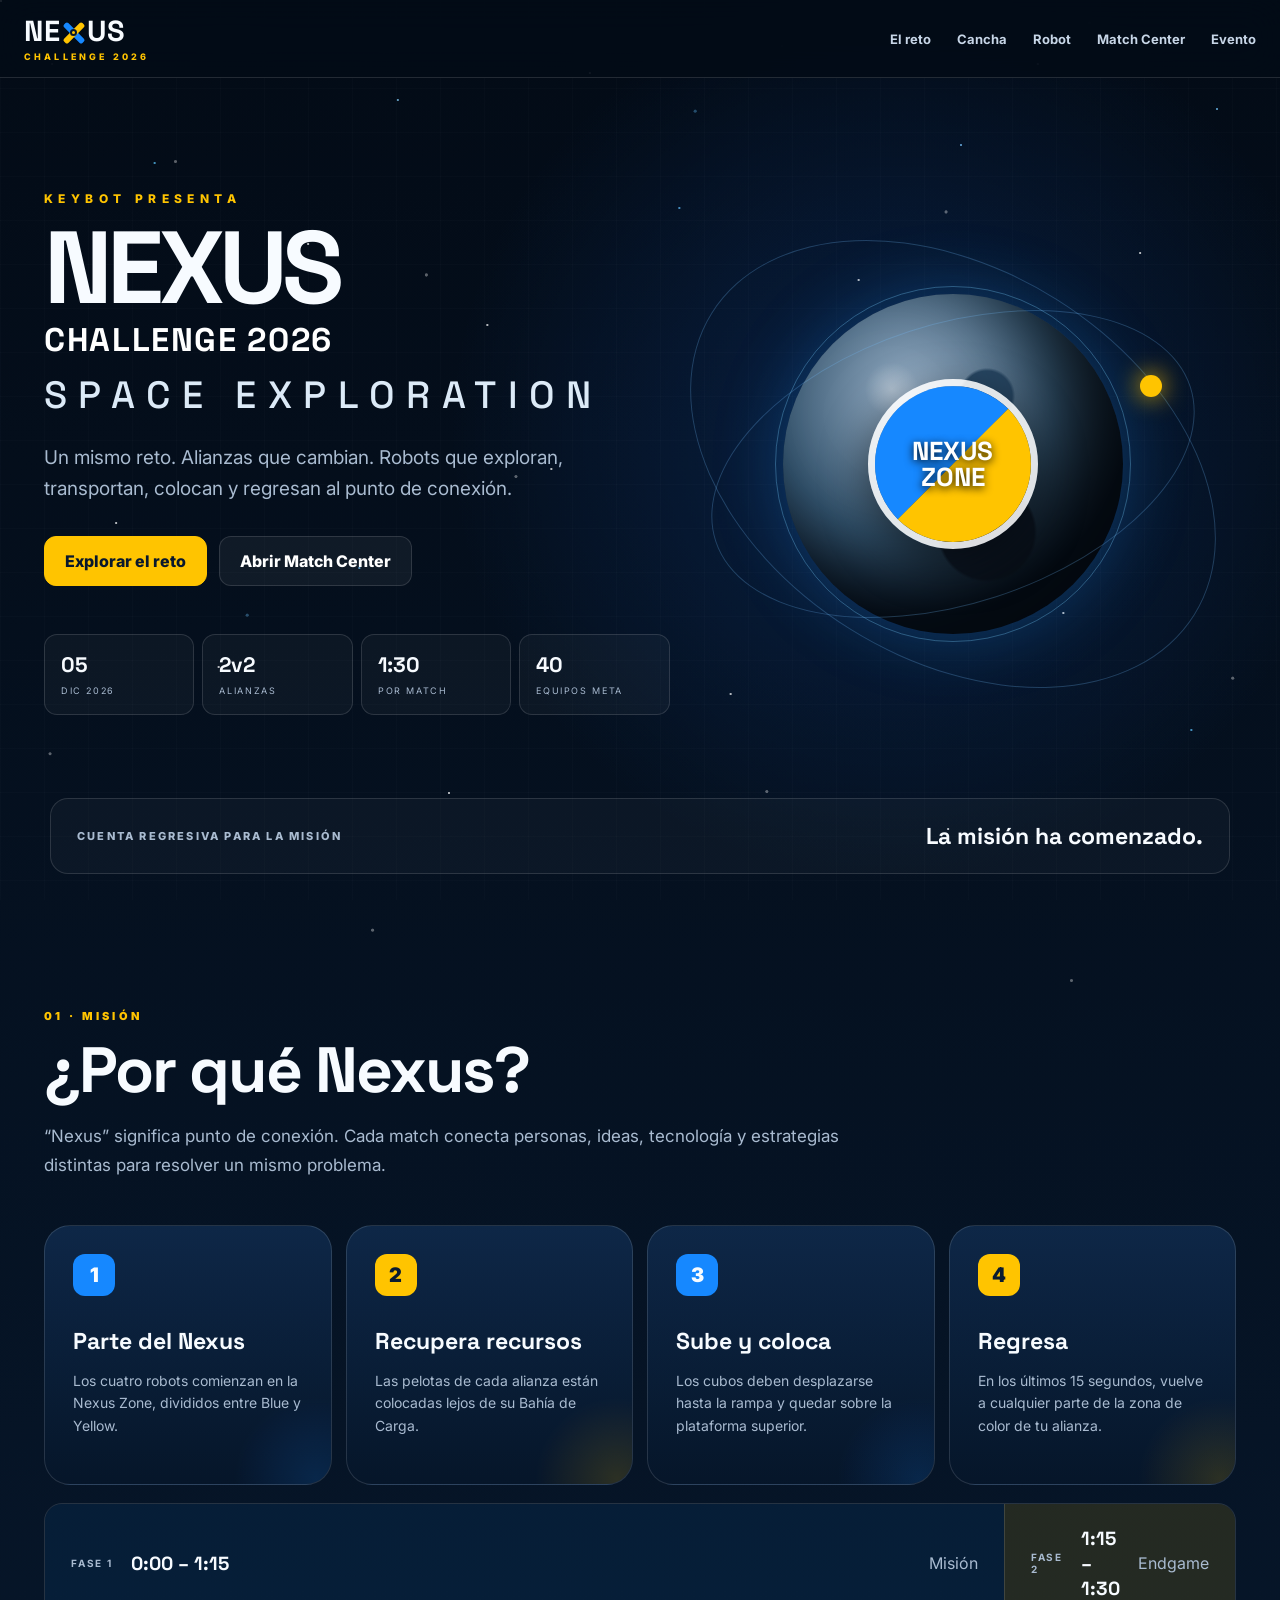
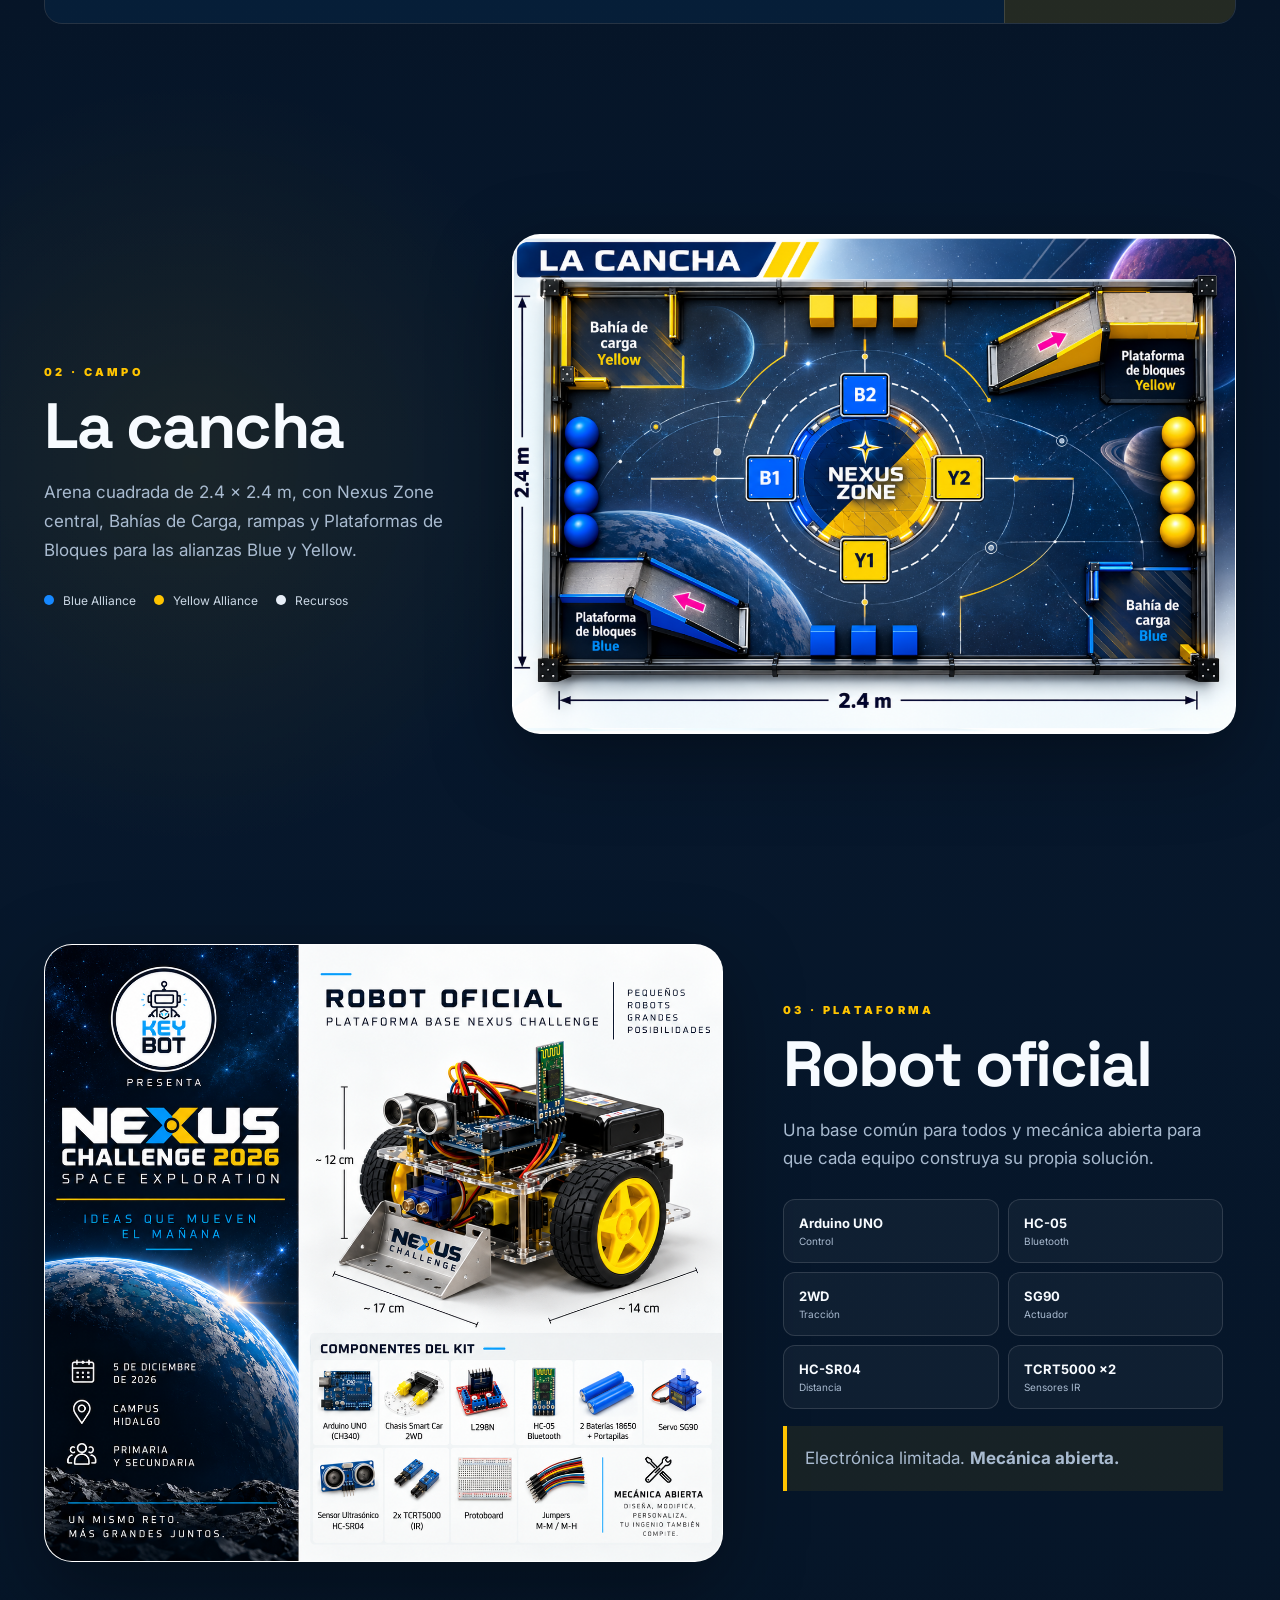
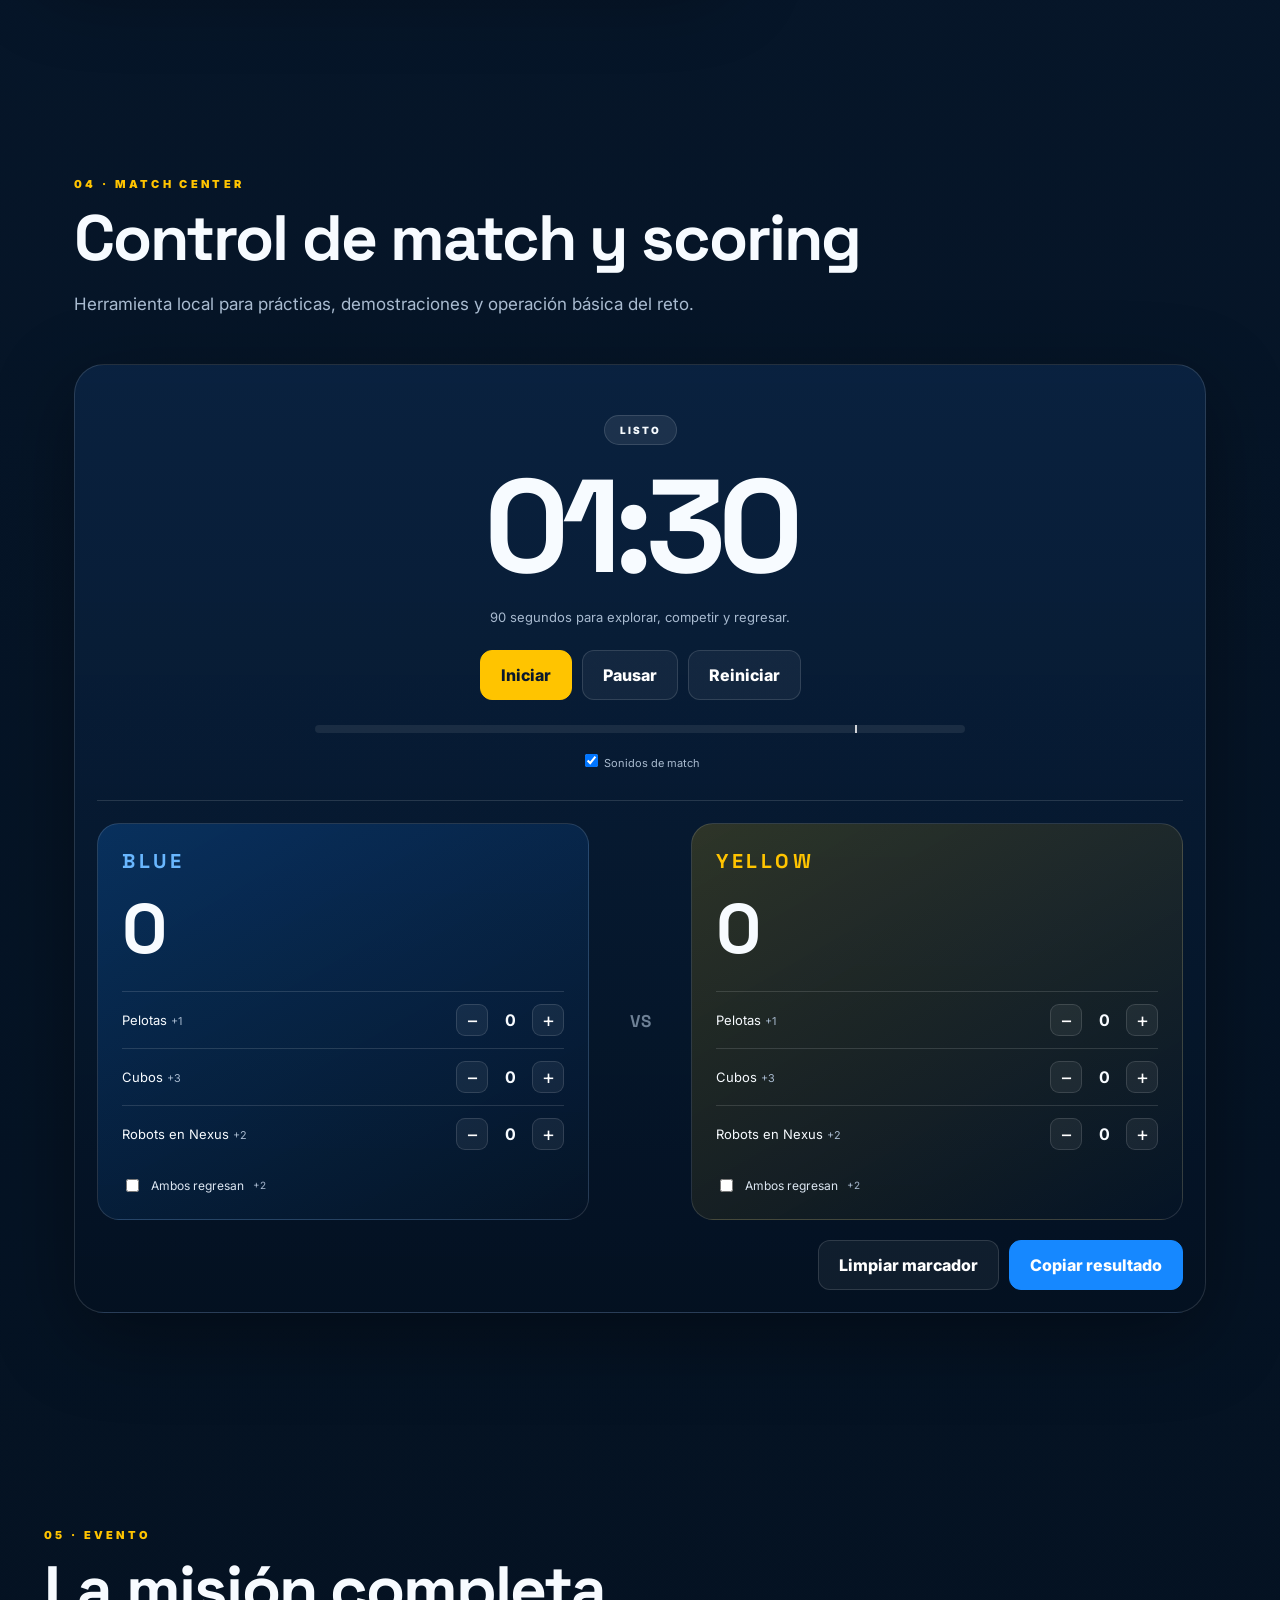
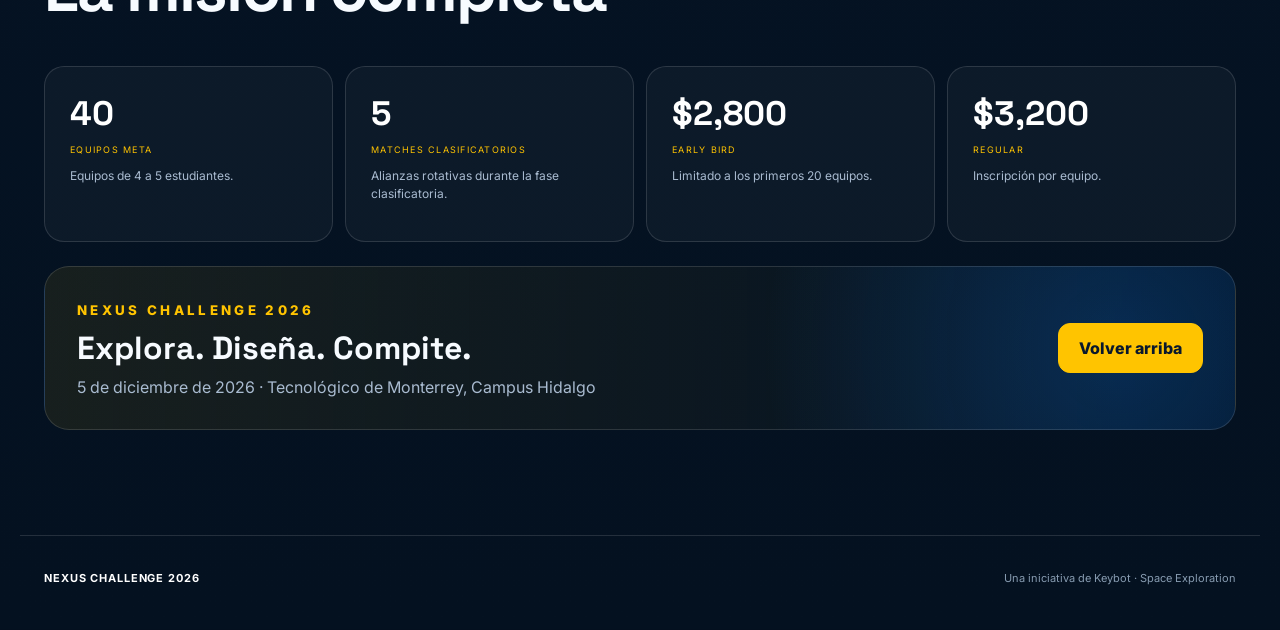
==== Nexus_Challenge_2026_WebApp/index.html @ 48dc9c6b "Add files via upload" ====
<!doctype html>
<html lang="es">
<head>
  <meta charset="utf-8" />
  <meta name="viewport" content="width=device-width,initial-scale=1" />
  <meta name="theme-color" content="#07182d" />
  <meta name="description" content="Nexus Challenge 2026: Space Exploration · competencia de robótica escolar de Keybot." />
  <title>Nexus Challenge 2026 · Space Exploration</title>
  <link rel="preconnect" href="https://fonts.googleapis.com">
  <link rel="preconnect" href="https://fonts.gstatic.com" crossorigin>
  <link href="https://fonts.googleapis.com/css2?family=Inter:wght@400;500;600;700;800;900&family=Space+Grotesk:wght@500;600;700&display=swap" rel="stylesheet">
  <link rel="stylesheet" href="styles.css" />
</head>
<body>
  <div class="stars stars-a"></div>
  <div class="stars stars-b"></div>

  <header class="topbar">
    <a class="brand" href="#inicio" aria-label="Nexus Challenge">
      <div class="brand-word">NE<span class="xmark"><i></i></span>US</div>
      <small>CHALLENGE 2026</small>
    </a>

    <button class="menu-btn" id="menuBtn" aria-label="Abrir menú">☰</button>

    <nav id="nav">
      <a href="#reto">El reto</a>
      <a href="#cancha">Cancha</a>
      <a href="#robot">Robot</a>
      <a href="#match">Match Center</a>
      <a href="#evento">Evento</a>
    </nav>
  </header>

  <main>
    <section class="hero" id="inicio">
      <div class="hero-copy">
        <div class="eyebrow">KEYBOT PRESENTA</div>
        <h1>NEXUS <span>CHALLENGE 2026</span></h1>
        <h2>SPACE EXPLORATION</h2>
        <p>
          Un mismo reto. Alianzas que cambian. Robots que exploran, transportan,
          colocan y regresan al punto de conexión.
        </p>

        <div class="hero-actions">
          <a class="btn btn-yellow" href="#reto">Explorar el reto</a>
          <a class="btn btn-ghost" href="#match">Abrir Match Center</a>
        </div>

        <div class="hero-meta">
          <div><b>05</b><span>DIC 2026</span></div>
          <div><b>2v2</b><span>ALIANZAS</span></div>
          <div><b>1:30</b><span>POR MATCH</span></div>
          <div><b>40</b><span>EQUIPOS META</span></div>
        </div>
      </div>

      <div class="hero-orbit" aria-hidden="true">
        <div class="planet"></div>
        <div class="orbit orbit-1"></div>
        <div class="orbit orbit-2"></div>
        <div class="satellite"></div>
        <div class="nexus-emblem">
          <span class="half blue"></span>
          <span class="half yellow"></span>
          <b>NEXUS<br>ZONE</b>
        </div>
      </div>
    </section>

    <section class="countdown-wrap">
      <span>Cuenta regresiva para la misión</span>
      <div id="countdown" class="countdown">
        <div><strong id="cdDays">—</strong><small>días</small></div>
        <div><strong id="cdHours">—</strong><small>horas</small></div>
        <div><strong id="cdMinutes">—</strong><small>min</small></div>
        <div><strong id="cdSeconds">—</strong><small>seg</small></div>
      </div>
    </section>

    <section class="section" id="reto">
      <div class="section-heading">
        <span>01 · MISIÓN</span>
        <h2>¿Por qué Nexus?</h2>
        <p>
          “Nexus” significa punto de conexión. Cada match conecta personas,
          ideas, tecnología y estrategias distintas para resolver un mismo problema.
        </p>
      </div>

      <div class="mission-grid">
        <article class="mission-card">
          <span class="step">1</span>
          <h3>Parte del Nexus</h3>
          <p>Los cuatro robots comienzan en la Nexus Zone, divididos entre Blue y Yellow.</p>
        </article>
        <article class="mission-card">
          <span class="step">2</span>
          <h3>Recupera recursos</h3>
          <p>Las pelotas de cada alianza están colocadas lejos de su Bahía de Carga.</p>
        </article>
        <article class="mission-card">
          <span class="step">3</span>
          <h3>Sube y coloca</h3>
          <p>Los cubos deben desplazarse hasta la rampa y quedar sobre la plataforma superior.</p>
        </article>
        <article class="mission-card">
          <span class="step">4</span>
          <h3>Regresa</h3>
          <p>En los últimos 15 segundos, vuelve a cualquier parte de la zona de color de tu alianza.</p>
        </article>
      </div>

      <div class="phase-strip">
        <div>
          <b>FASE 1</b>
          <strong>0:00 – 1:15</strong>
          <span>Misión</span>
        </div>
        <div class="endgame">
          <b>FASE 2</b>
          <strong>1:15 – 1:30</strong>
          <span>Endgame</span>
        </div>
      </div>
    </section>

    <section class="section split" id="cancha">
      <div class="section-heading compact">
        <span>02 · CAMPO</span>
        <h2>La cancha</h2>
        <p>
          Arena cuadrada de 2.4 × 2.4 m, con Nexus Zone central, Bahías de Carga,
          rampas y Plataformas de Bloques para las alianzas Blue y Yellow.
        </p>
        <div class="legend">
          <span><i class="dot blue-bg"></i> Blue Alliance</span>
          <span><i class="dot yellow-bg"></i> Yellow Alliance</span>
          <span><i class="dot neutral-bg"></i> Recursos</span>
        </div>
      </div>
      <figure class="visual-card field-card">
        <img src="assets/arena.png" alt="Cancha Nexus Challenge 2026" />
      </figure>
    </section>

    <section class="section split reverse" id="robot">
      <figure class="visual-card robot-card">
        <img src="assets/robot-kit.png" alt="Robot oficial y componentes del kit Nexus Challenge" />
      </figure>
      <div class="section-heading compact">
        <span>03 · PLATAFORMA</span>
        <h2>Robot oficial</h2>
        <p>
          Una base común para todos y mecánica abierta para que cada equipo construya
          su propia solución.
        </p>
        <div class="specs">
          <div><b>Arduino UNO</b><span>Control</span></div>
          <div><b>HC-05</b><span>Bluetooth</span></div>
          <div><b>2WD</b><span>Tracción</span></div>
          <div><b>SG90</b><span>Actuador</span></div>
          <div><b>HC-SR04</b><span>Distancia</span></div>
          <div><b>TCRT5000 ×2</b><span>Sensores IR</span></div>
        </div>
        <p class="callout">Electrónica limitada. <strong>Mecánica abierta.</strong></p>
      </div>
    </section>

    <section class="section match-section" id="match">
      <div class="section-heading">
        <span>04 · MATCH CENTER</span>
        <h2>Control de match y scoring</h2>
        <p>Herramienta local para prácticas, demostraciones y operación básica del reto.</p>
      </div>

      <div class="match-grid">
        <div class="timer-panel">
          <div class="status-pill" id="phasePill">LISTO</div>
          <div class="timer" id="timer">01:30</div>
          <div class="timer-note" id="timerNote">90 segundos para explorar, competir y regresar.</div>

          <div class="timer-actions">
            <button class="btn btn-yellow" id="startBtn">Iniciar</button>
            <button class="btn btn-ghost" id="pauseBtn">Pausar</button>
            <button class="btn btn-ghost" id="resetBtn">Reiniciar</button>
          </div>

          <div class="timeline">
            <div id="progressBar"></div>
            <span class="end-marker" title="Inicio del Endgame"></span>
          </div>

          <div class="sound-toggle">
            <label><input id="soundToggle" type="checkbox" checked> Sonidos de match</label>
          </div>
        </div>

        <div class="scoreboard">
          <div class="alliance alliance-blue">
            <h3>BLUE</h3>
            <div class="score" id="blueScore">0</div>
            <div class="counter-row">
              <span>Pelotas <small>+1</small></span>
              <div class="counter">
                <button data-team="blue" data-type="balls" data-delta="-1">−</button>
                <b id="blueBalls">0</b>
                <button data-team="blue" data-type="balls" data-delta="1">+</button>
              </div>
            </div>
            <div class="counter-row">
              <span>Cubos <small>+3</small></span>
              <div class="counter">
                <button data-team="blue" data-type="cubes" data-delta="-1">−</button>
                <b id="blueCubes">0</b>
                <button data-team="blue" data-type="cubes" data-delta="1">+</button>
              </div>
            </div>
            <div class="counter-row">
              <span>Robots en Nexus <small>+2</small></span>
              <div class="counter">
                <button data-team="blue" data-type="robots" data-delta="-1">−</button>
                <b id="blueRobots">0</b>
                <button data-team="blue" data-type="robots" data-delta="1">+</button>
              </div>
            </div>
            <label class="bonus">
              <input id="blueBonus" type="checkbox"> Ambos regresan <small>+2</small>
            </label>
          </div>

          <div class="versus">VS</div>

          <div class="alliance alliance-yellow">
            <h3>YELLOW</h3>
            <div class="score" id="yellowScore">0</div>
            <div class="counter-row">
              <span>Pelotas <small>+1</small></span>
              <div class="counter">
                <button data-team="yellow" data-type="balls" data-delta="-1">−</button>
                <b id="yellowBalls">0</b>
                <button data-team="yellow" data-type="balls" data-delta="1">+</button>
              </div>
            </div>
            <div class="counter-row">
              <span>Cubos <small>+3</small></span>
              <div class="counter">
                <button data-team="yellow" data-type="cubes" data-delta="-1">−</button>
                <b id="yellowCubes">0</b>
                <button data-team="yellow" data-type="cubes" data-delta="1">+</button>
              </div>
            </div>
            <div class="counter-row">
              <span>Robots en Nexus <small>+2</small></span>
              <div class="counter">
                <button data-team="yellow" data-type="robots" data-delta="-1">−</button>
                <b id="yellowRobots">0</b>
                <button data-team="yellow" data-type="robots" data-delta="1">+</button>
              </div>
            </div>
            <label class="bonus">
              <input id="yellowBonus" type="checkbox"> Ambos regresan <small>+2</small>
            </label>
          </div>
        </div>

        <div class="score-actions">
          <button class="btn btn-ghost" id="clearScoreBtn">Limpiar marcador</button>
          <button class="btn btn-blue" id="copyResultBtn">Copiar resultado</button>
        </div>
      </div>
    </section>

    <section class="section event-section" id="evento">
      <div class="section-heading">
        <span>05 · EVENTO</span>
        <h2>La misión completa</h2>
      </div>

      <div class="event-grid">
        <article>
          <strong>40</strong>
          <span>equipos meta</span>
          <p>Equipos de 4 a 5 estudiantes.</p>
        </article>
        <article>
          <strong>5</strong>
          <span>matches clasificatorios</span>
          <p>Alianzas rotativas durante la fase clasificatoria.</p>
        </article>
        <article>
          <strong>$2,800</strong>
          <span>Early Bird</span>
          <p>Limitado a los primeros 20 equipos.</p>
        </article>
        <article>
          <strong>$3,200</strong>
          <span>Regular</span>
          <p>Inscripción por equipo.</p>
        </article>
      </div>

      <div class="final-banner">
        <div>
          <small>NEXUS CHALLENGE 2026</small>
          <h3>Explora. Diseña. Compite.</h3>
          <p>5 de diciembre de 2026 · Tecnológico de Monterrey, Campus Hidalgo</p>
        </div>
        <a class="btn btn-yellow" href="#inicio">Volver arriba</a>
      </div>
    </section>
  </main>

  <footer>
    <b>NEXUS CHALLENGE 2026</b>
    <span>Una iniciativa de Keybot · Space Exploration</span>
  </footer>

  <div class="toast" id="toast">Resultado copiado</div>
  <script src="app.js"></script>
</body>
</html>
---- Nexus_Challenge_2026_WebApp/styles.css ----
:root{
  --navy:#06162b;
  --navy2:#0a2444;
  --blue:#1688ff;
  --blue2:#00a7ff;
  --yellow:#ffc400;
  --yellow2:#ffd84a;
  --white:#f7fbff;
  --muted:#a9bbd0;
  --panel:rgba(9,29,54,.74);
  --line:rgba(255,255,255,.13);
  --shadow:0 24px 80px rgba(0,0,0,.35);
  --radius:26px;
}
*{box-sizing:border-box}
html{scroll-behavior:smooth}
body{
  margin:0;
  font-family:Inter,system-ui,sans-serif;
  color:var(--white);
  background:
    radial-gradient(circle at 70% 8%,rgba(27,116,255,.18),transparent 28rem),
    radial-gradient(circle at 15% 38%,rgba(255,196,0,.08),transparent 24rem),
    linear-gradient(180deg,#030b16 0%,#07182d 38%,#041120 100%);
  min-height:100vh;
  overflow-x:hidden;
}
body::before{
  content:"";
  position:fixed;inset:0;pointer-events:none;z-index:-4;
  background-image:
    linear-gradient(rgba(255,255,255,.015) 1px,transparent 1px),
    linear-gradient(90deg,rgba(255,255,255,.015) 1px,transparent 1px);
  background-size:44px 44px;
}
.stars{position:fixed;inset:0;pointer-events:none;z-index:-5;opacity:.7}
.stars::before,.stars::after{content:"";position:absolute;width:2px;height:2px;background:#fff;border-radius:50%;box-shadow:
  4vw 7vh #fff,12vw 18vh #5cc8ff,18vw 4vh #fff,24vw 27vh #fff,31vw 11vh #88d4ff,
  38vw 36vh #fff,46vw 8vh #fff,53vw 23vh #61bfff,61vw 5vh #fff,67vw 31vh #fff,
  75vw 16vh #7bc7ff,81vw 7vh #fff,89vw 28vh #fff,95vw 12vh #74c8ff,
  9vw 58vh #fff,17vw 74vh #fff,28vw 63vh #6ec4ff,35vw 88vh #fff,43vw 52vh #fff,
  57vw 77vh #fff,66vw 62vh #67c4ff,74vw 92vh #fff,83vw 68vh #fff,93vw 81vh #5fc6ff}
.stars-b{transform:scale(1.4);opacity:.35}

a{color:inherit;text-decoration:none}
button{font:inherit}
.topbar{
  position:sticky;top:0;z-index:50;
  height:78px;display:flex;align-items:center;justify-content:space-between;
  padding:0 max(24px,calc((100vw - 1240px)/2));
  background:rgba(3,11,22,.82);
  backdrop-filter:blur(18px);
  border-bottom:1px solid var(--line);
}
.brand{display:flex;flex-direction:column;line-height:.82}
.brand-word{
  font:900 29px/1 Space Grotesk,sans-serif;
  letter-spacing:.04em
}
.brand small{font-weight:800;font-size:9px;letter-spacing:.35em;color:var(--yellow);margin-top:8px}
.xmark{display:inline-block;width:24px;height:24px;position:relative;vertical-align:-4px;margin:0 1px}
.xmark::before,.xmark::after{content:"";position:absolute;inset:9px -1px;background:var(--blue);transform:rotate(45deg);border-radius:2px}
.xmark::after{background:var(--yellow);transform:rotate(-45deg)}
.xmark i{position:absolute;width:7px;height:7px;background:var(--yellow);border:2px solid #07182d;border-radius:50%;left:8px;top:8px;z-index:3}
nav{display:flex;gap:26px;align-items:center}
nav a{font-size:13px;color:#c7d6e7;font-weight:700;transition:.2s}
nav a:hover{color:white}
.menu-btn{display:none;background:none;border:0;color:white;font-size:25px}

.hero{
  min-height:720px;max-width:1240px;margin:auto;
  display:grid;grid-template-columns:1.05fr .95fr;align-items:center;
  padding:80px 24px 50px;position:relative
}
.hero-copy{position:relative;z-index:2}
.eyebrow{font-size:12px;letter-spacing:.45em;color:var(--yellow);font-weight:800;margin-bottom:20px}
.hero h1{font:900 clamp(64px,8vw,112px)/.82 Space Grotesk,sans-serif;letter-spacing:-.055em;margin:0}
.hero h1 span{display:block;font-size:.32em;letter-spacing:.05em;color:white;margin-top:17px}
.hero h2{font:500 clamp(24px,3vw,38px)/1 Space Grotesk,sans-serif;letter-spacing:.3em;margin:22px 0 28px;color:#dceaf7}
.hero p{max-width:680px;color:var(--muted);font-size:19px;line-height:1.65}
.hero-actions{display:flex;gap:12px;margin-top:32px;flex-wrap:wrap}
.btn{
  border:1px solid var(--line);border-radius:12px;padding:14px 20px;
  font-weight:800;cursor:pointer;display:inline-flex;align-items:center;justify-content:center;
  transition:.2s;background:transparent;color:white
}
.btn:hover{transform:translateY(-2px);filter:brightness(1.08)}
.btn-yellow{background:var(--yellow);color:#09182d;border-color:var(--yellow)}
.btn-blue{background:var(--blue);border-color:var(--blue)}
.btn-ghost{background:rgba(255,255,255,.05)}
.hero-meta{display:grid;grid-template-columns:repeat(4,1fr);gap:8px;margin-top:48px;max-width:720px}
.hero-meta div{padding:16px;border:1px solid var(--line);background:rgba(255,255,255,.035);border-radius:13px}
.hero-meta b{display:block;font:800 21px Space Grotesk}
.hero-meta span{font-size:9px;color:var(--muted);letter-spacing:.18em}

.hero-orbit{height:560px;position:relative}
.planet{
  width:340px;height:340px;border-radius:50%;position:absolute;left:50%;top:52%;transform:translate(-50%,-50%);
  background:
    radial-gradient(circle at 32% 28%,rgba(255,255,255,.32),transparent 8%),
    radial-gradient(circle at 60% 30%,#284865 0 8%,transparent 9%),
    radial-gradient(circle at 42% 55%,#1c334d 0 11%,transparent 12%),
    radial-gradient(circle at 60% 70%,#111f31 0 15%,transparent 16%),
    radial-gradient(circle at 38% 30%,#9ab2c9,#31516b 45%,#09182a 70%);
  box-shadow:0 0 70px rgba(32,152,255,.28),inset -60px -50px 80px rgba(0,0,0,.65)
}
.planet::after{content:"";position:absolute;inset:-8px;border-radius:50%;border:1px solid rgba(121,208,255,.32)}
.orbit{position:absolute;left:50%;top:52%;border:1px solid rgba(117,190,255,.25);border-radius:50%;transform:translate(-50%,-50%) rotate(-18deg)}
.orbit-1{width:500px;height:280px}
.orbit-2{width:570px;height:390px;transform:translate(-50%,-50%) rotate(32deg)}
.satellite{position:absolute;width:22px;height:22px;border-radius:50%;background:var(--yellow);right:13%;top:36%;box-shadow:0 0 25px var(--yellow)}
.nexus-emblem{
  position:absolute;left:50%;top:52%;transform:translate(-50%,-50%);
  width:170px;height:170px;border-radius:50%;overflow:hidden;
  border:7px solid rgba(255,255,255,.86);box-shadow:0 14px 45px rgba(0,0,0,.55);
  display:flex;align-items:center;justify-content:center
}
.nexus-emblem .half{position:absolute;inset:0}
.nexus-emblem .blue{background:var(--blue);clip-path:polygon(0 0,100% 0,0 100%)}
.nexus-emblem .yellow{background:var(--yellow);clip-path:polygon(100% 0,100% 100%,0 100%)}
.nexus-emblem b{position:relative;z-index:2;text-align:center;font:900 26px/1 Space Grotesk;text-shadow:0 2px 8px #000;color:white}

.countdown-wrap{
  max-width:1180px;margin:0 auto 25px;padding:22px 26px;border-radius:18px;
  border:1px solid var(--line);background:rgba(255,255,255,.03);
  display:flex;align-items:center;justify-content:space-between;gap:20px
}
.countdown-wrap>span{text-transform:uppercase;letter-spacing:.2em;font-size:11px;font-weight:800;color:var(--muted)}
.countdown{display:flex;gap:22px}
.countdown div{text-align:center;min-width:60px}
.countdown strong{display:block;font:800 23px Space Grotesk}
.countdown small{font-size:9px;color:var(--muted);text-transform:uppercase}

.section{max-width:1240px;margin:0 auto;padding:105px 24px}
.section-heading{max-width:800px;margin-bottom:45px}
.section-heading>span{color:var(--yellow);font-size:11px;font-weight:900;letter-spacing:.3em}
.section-heading h2{font:800 clamp(38px,5vw,64px)/1 Space Grotesk;margin:14px 0 20px;letter-spacing:-.03em}
.section-heading p{color:var(--muted);font-size:17px;line-height:1.7}
.section-heading.compact{max-width:440px;margin:0}
.mission-grid{display:grid;grid-template-columns:repeat(4,1fr);gap:14px}
.mission-card{
  position:relative;min-height:260px;padding:28px;border-radius:var(--radius);
  background:linear-gradient(180deg,rgba(16,45,80,.8),rgba(6,22,43,.8));
  border:1px solid var(--line);overflow:hidden
}
.mission-card::after{content:"";position:absolute;width:170px;height:170px;border-radius:50%;right:-70px;bottom:-80px;background:radial-gradient(circle,var(--blue),transparent 68%);opacity:.15}
.mission-card:nth-child(2n)::after{background:radial-gradient(circle,var(--yellow),transparent 68%)}
.step{display:grid;place-items:center;width:42px;height:42px;border-radius:12px;background:var(--blue);font-weight:900;font-size:20px}
.mission-card:nth-child(2n) .step{background:var(--yellow);color:#0a1b31}
.mission-card h3{font:700 23px Space Grotesk;margin:30px 0 12px}
.mission-card p{color:var(--muted);line-height:1.6;font-size:14px}
.phase-strip{display:grid;grid-template-columns:5fr 1fr;margin-top:18px;border:1px solid var(--line);border-radius:18px;overflow:hidden}
.phase-strip div{padding:22px 26px;background:rgba(22,136,255,.08);display:flex;align-items:center;gap:18px}
.phase-strip .endgame{background:rgba(255,196,0,.12);border-left:1px solid var(--line)}
.phase-strip b{font-size:10px;letter-spacing:.18em;color:var(--muted)}
.phase-strip strong{font:700 19px Space Grotesk}
.phase-strip span{margin-left:auto;color:var(--muted)}

.split{display:grid;grid-template-columns:.72fr 1.28fr;gap:60px;align-items:center}
.split.reverse{grid-template-columns:1.2fr .8fr}
.visual-card{margin:0;border-radius:28px;overflow:hidden;border:1px solid var(--line);background:#fff;box-shadow:var(--shadow)}
.visual-card img{width:100%;height:auto;display:block}
.field-card img{aspect-ratio:1.45/1;object-fit:cover}
.robot-card img{aspect-ratio:1.1/1;object-fit:cover;object-position:65% 50%}
.legend{display:flex;gap:18px;flex-wrap:wrap;margin-top:28px;color:#cad7e4;font-size:12px}
.dot{display:inline-block;width:10px;height:10px;border-radius:50%;margin-right:6px}
.blue-bg{background:var(--blue)}
.yellow-bg{background:var(--yellow)}
.neutral-bg{background:#e7eef7}
.specs{display:grid;grid-template-columns:repeat(2,1fr);gap:9px;margin-top:26px}
.specs div{padding:15px;border-radius:12px;background:rgba(255,255,255,.04);border:1px solid var(--line)}
.specs b,.specs span{display:block}
.specs b{font-size:13px}.specs span{font-size:10px;color:var(--muted);margin-top:4px}
.callout{padding:18px;border-left:4px solid var(--yellow);background:rgba(255,196,0,.07)}

.match-section{max-width:1180px}
.match-grid{
  border:1px solid var(--line);border-radius:30px;padding:22px;
  background:linear-gradient(180deg,rgba(11,38,71,.77),rgba(4,17,33,.87));box-shadow:var(--shadow)
}
.timer-panel{text-align:center;padding:28px 20px 30px;border-bottom:1px solid var(--line)}
.status-pill{display:inline-block;background:rgba(255,255,255,.08);border:1px solid var(--line);border-radius:999px;padding:8px 15px;font-size:10px;font-weight:900;letter-spacing:.2em}
.status-pill.endgame{background:var(--yellow);color:#07182d}
.timer{font:900 clamp(68px,12vw,132px)/1 Space Grotesk;letter-spacing:-.06em;margin:16px 0}
.timer.endgame{color:var(--yellow)}
.timer-note{color:var(--muted);font-size:13px}
.timer-actions{display:flex;gap:10px;justify-content:center;margin:25px 0}
.timeline{position:relative;height:8px;max-width:650px;margin:18px auto;background:rgba(255,255,255,.08);border-radius:99px;overflow:hidden}
.timeline>div{height:100%;width:0;background:linear-gradient(90deg,var(--blue),var(--yellow));transition:width .25s}
.end-marker{position:absolute;right:16.666%;top:0;height:100%;width:2px;background:white;opacity:.8}
.sound-toggle{font-size:11px;color:var(--muted)}

.scoreboard{display:grid;grid-template-columns:1fr 70px 1fr;gap:16px;padding:22px 0 5px}
.alliance{border-radius:22px;padding:24px;border:1px solid var(--line)}
.alliance-blue{background:linear-gradient(150deg,rgba(19,133,255,.22),rgba(9,23,45,.3))}
.alliance-yellow{background:linear-gradient(150deg,rgba(255,196,0,.16),rgba(9,23,45,.3))}
.alliance h3{font:800 20px Space Grotesk;letter-spacing:.18em;margin:0}
.alliance-blue h3{color:#69b7ff}.alliance-yellow h3{color:var(--yellow)}
.score{font:900 70px Space Grotesk;margin:10px 0 18px}
.counter-row{display:flex;justify-content:space-between;align-items:center;padding:12px 0;border-top:1px solid var(--line);gap:15px}
.counter-row>span{font-size:13px}
.counter-row small,.bonus small{color:var(--muted)}
.counter{display:flex;align-items:center;gap:11px}
.counter button{
  width:32px;height:32px;border:1px solid var(--line);border-radius:9px;background:rgba(255,255,255,.06);color:white;font-size:20px;cursor:pointer
}
.counter b{min-width:22px;text-align:center}
.bonus{display:flex;gap:9px;align-items:center;padding-top:14px;font-size:12px;color:#dce7f2}
.versus{display:grid;place-items:center;font:900 17px Space Grotesk;color:#6e8196}
.score-actions{display:flex;gap:10px;justify-content:flex-end;padding-top:15px}

.event-grid{display:grid;grid-template-columns:repeat(4,1fr);gap:12px}
.event-grid article{padding:25px;border:1px solid var(--line);border-radius:20px;background:rgba(255,255,255,.035)}
.event-grid strong{display:block;font:800 34px Space Grotesk;color:white}
.event-grid span{display:block;text-transform:uppercase;letter-spacing:.14em;font-size:9px;color:var(--yellow);margin:9px 0 12px}
.event-grid p{color:var(--muted);font-size:12px;line-height:1.55}
.final-banner{
  margin-top:24px;padding:32px;border-radius:25px;border:1px solid var(--line);
  background:
    radial-gradient(circle at 90% 50%,rgba(22,136,255,.22),transparent 22rem),
    linear-gradient(90deg,rgba(255,196,0,.08),rgba(3,18,36,.8));
  display:flex;align-items:center;justify-content:space-between;gap:20px
}
.final-banner small{letter-spacing:.25em;color:var(--yellow);font-weight:800}
.final-banner h3{font:800 32px Space Grotesk;margin:9px 0}
.final-banner p{color:var(--muted);margin:0}

footer{
  max-width:1240px;margin:auto;padding:35px 24px 45px;border-top:1px solid var(--line);
  display:flex;justify-content:space-between;color:#879bb0;font-size:11px
}
footer b{color:white;letter-spacing:.08em}

.toast{
  position:fixed;right:22px;bottom:22px;background:#0e2b4d;border:1px solid var(--line);
  padding:13px 18px;border-radius:12px;transform:translateY(80px);opacity:0;transition:.25s;z-index:100
}
.toast.show{transform:translateY(0);opacity:1}

@media(max-width:900px){
  .menu-btn{display:block}
  nav{
    position:absolute;top:78px;left:0;right:0;padding:16px 24px;background:#06162b;border-bottom:1px solid var(--line);
    display:none;flex-direction:column;align-items:flex-start
  }
  nav.open{display:flex}
  .hero{grid-template-columns:1fr;min-height:auto;padding-top:80px}
  .hero-orbit{height:440px}
  .hero-meta{grid-template-columns:repeat(2,1fr)}
  .countdown-wrap{margin-left:16px;margin-right:16px;align-items:flex-start;flex-direction:column}
  .mission-grid{grid-template-columns:repeat(2,1fr)}
  .split,.split.reverse{grid-template-columns:1fr;gap:34px}
  .section-heading.compact{max-width:none}
  .scoreboard{grid-template-columns:1fr}
  .versus{height:34px}
  .event-grid{grid-template-columns:repeat(2,1fr)}
}
@media(max-width:600px){
  .topbar{height:70px;padding:0 16px}
  .brand-word{font-size:24px}
  .hero{padding:62px 18px 20px}
  .hero h1{font-size:58px}
  .hero h2{font-size:18px;letter-spacing:.2em}
  .hero p{font-size:16px}
  .hero-orbit{height:360px}
  .planet{width:260px;height:260px}
  .orbit-1{width:360px;height:220px}.orbit-2{width:410px;height:290px}
  .nexus-emblem{width:130px;height:130px}.nexus-emblem b{font-size:20px}
  .mission-grid{grid-template-columns:1fr}
  .phase-strip{grid-template-columns:1fr}
  .phase-strip .endgame{border-left:0;border-top:1px solid var(--line)}
  .section{padding:75px 17px}
  .countdown{gap:12px;justify-content:space-between;width:100%}
  .countdown div{min-width:auto}
  .timer-panel{padding-left:0;padding-right:0}
  .timer{font-size:76px}
  .match-grid{padding:14px}
  .score-actions{flex-direction:column}
  .event-grid{grid-template-columns:1fr 1fr}
  .final-banner{align-items:flex-start;flex-direction:column}
  footer{flex-direction:column;gap:8px}
}
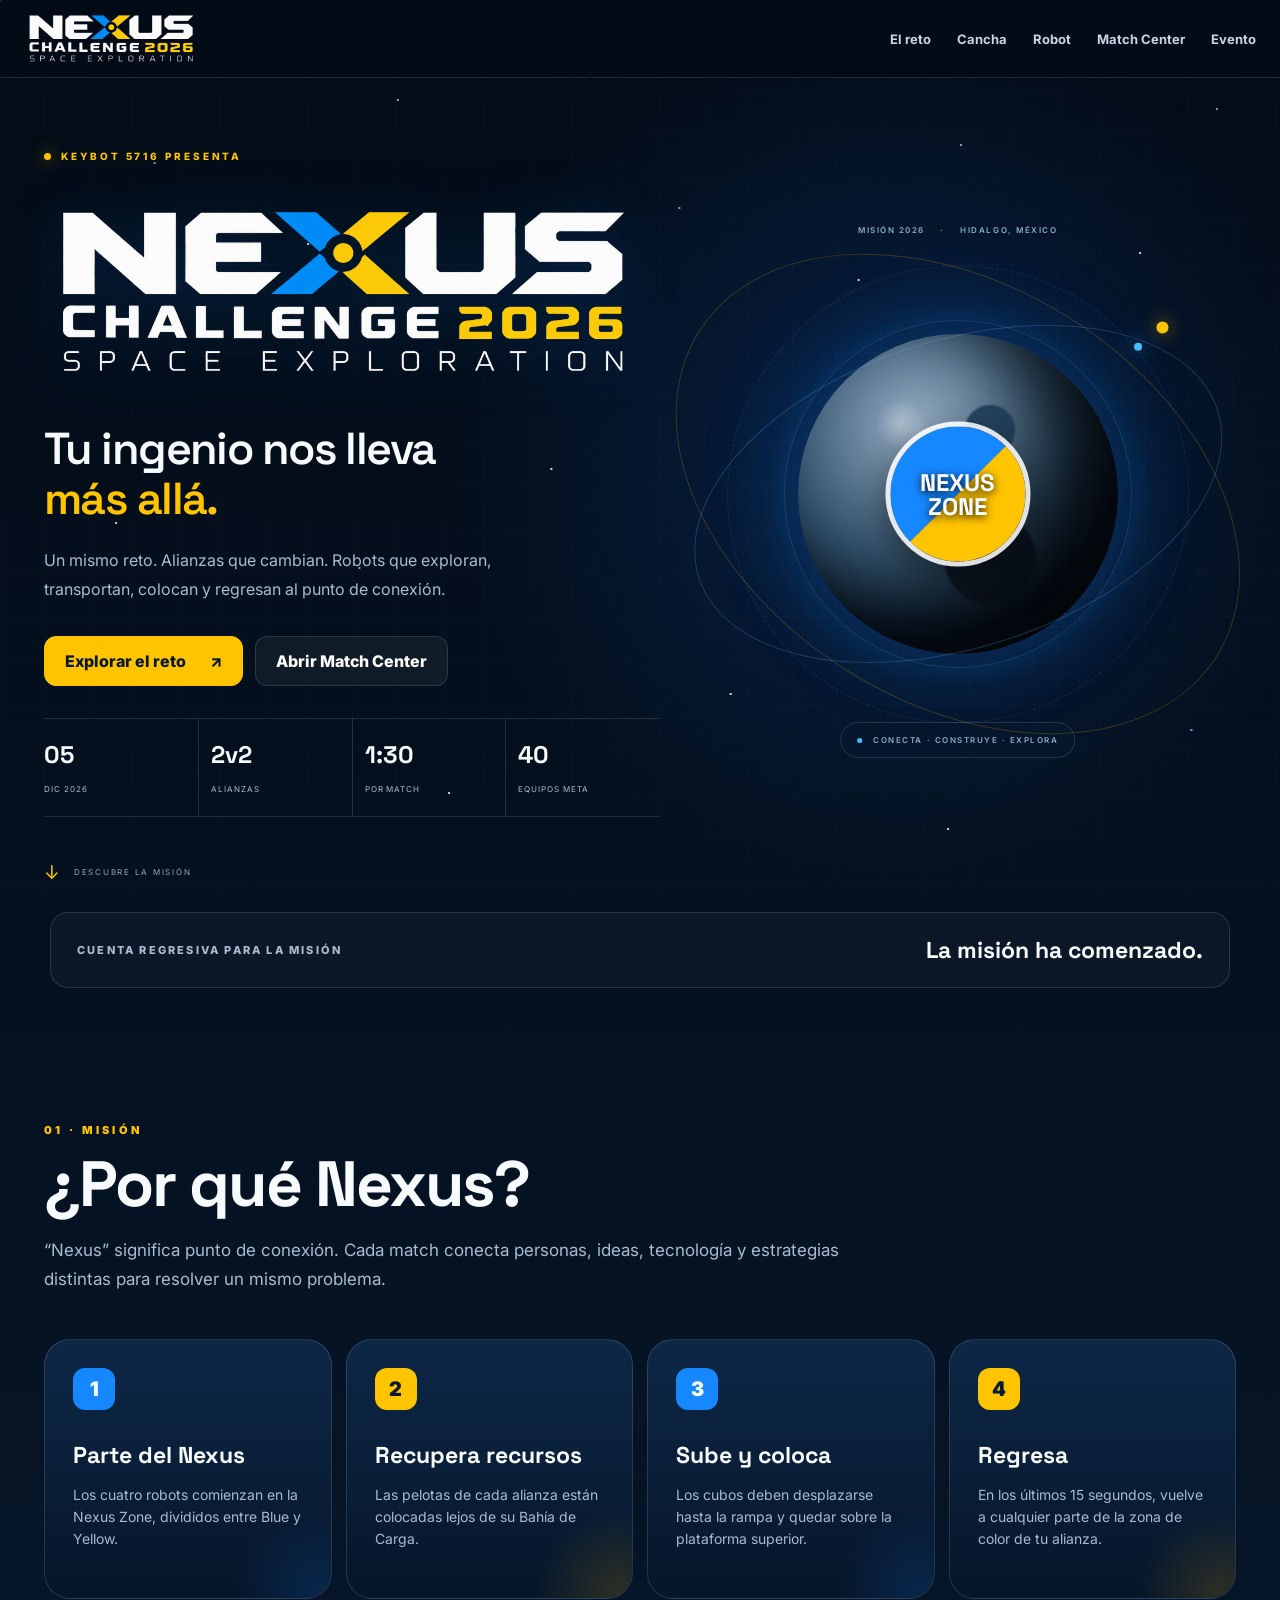
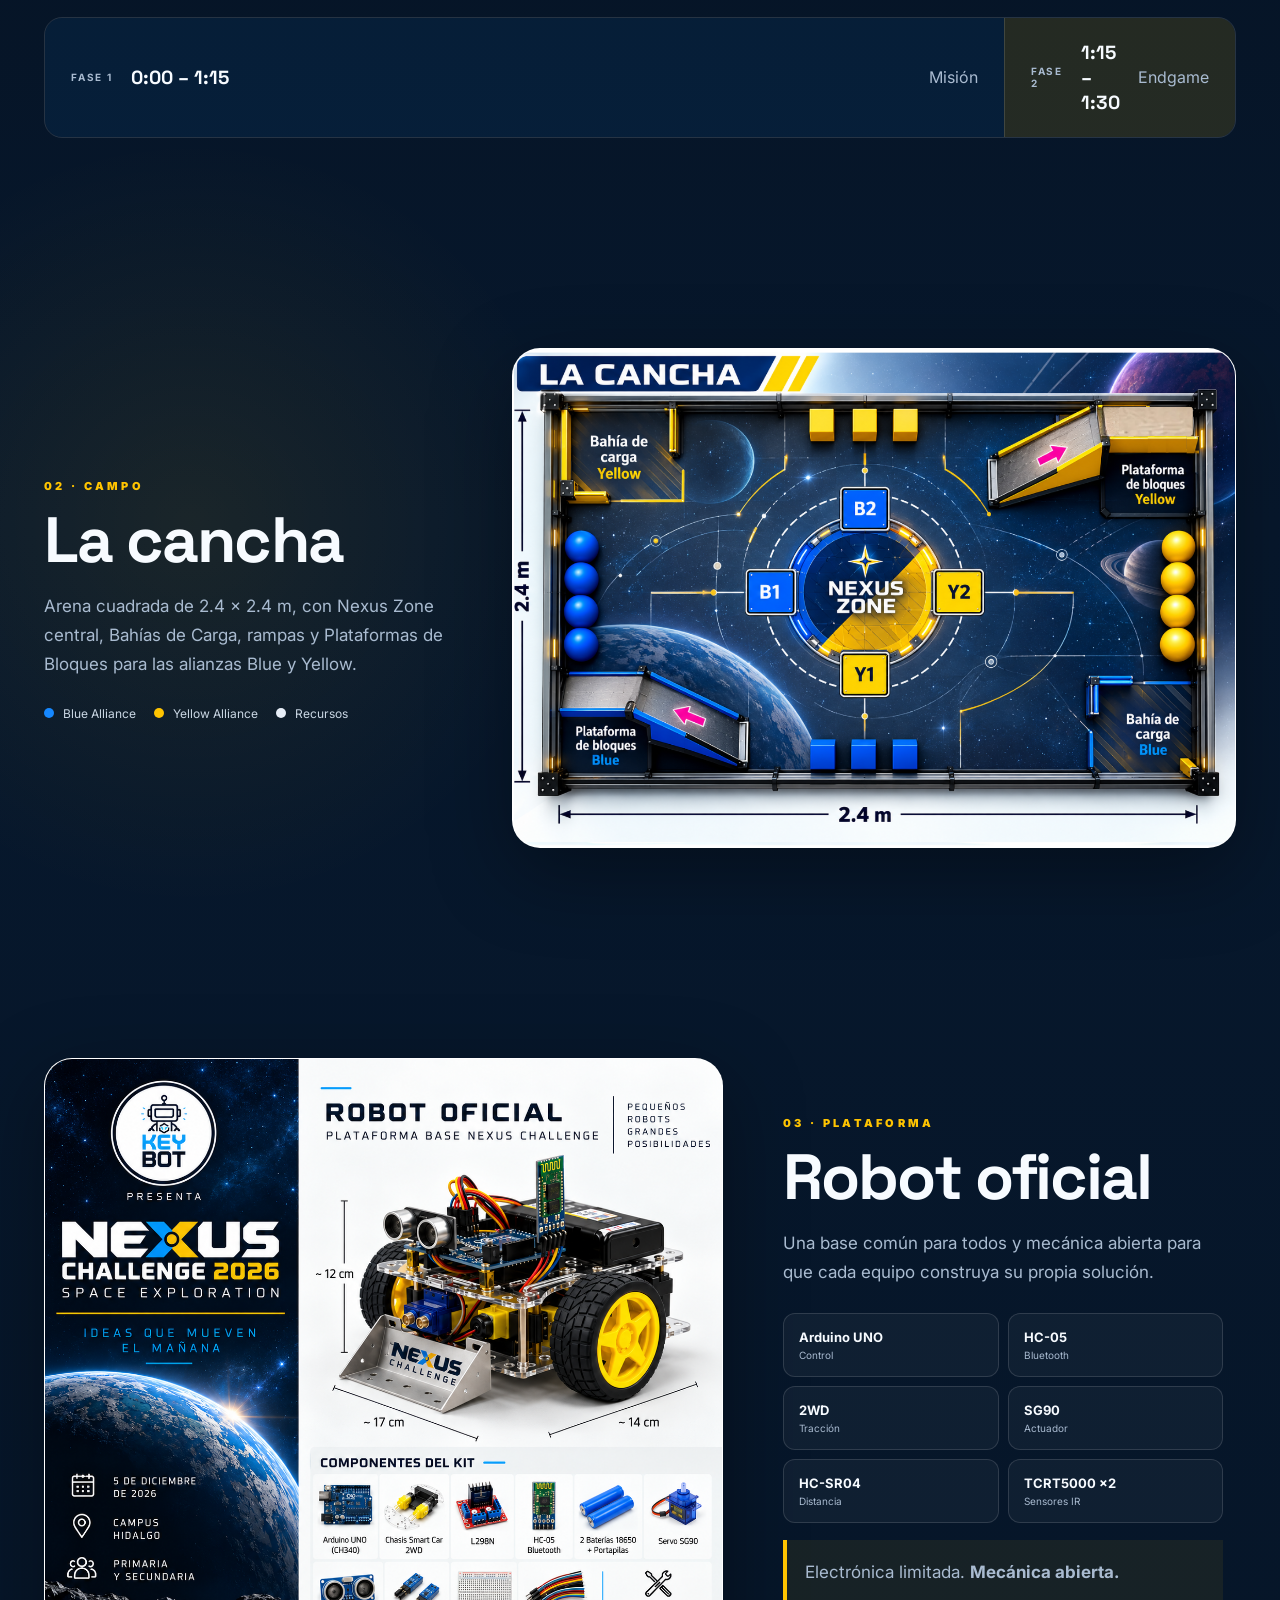
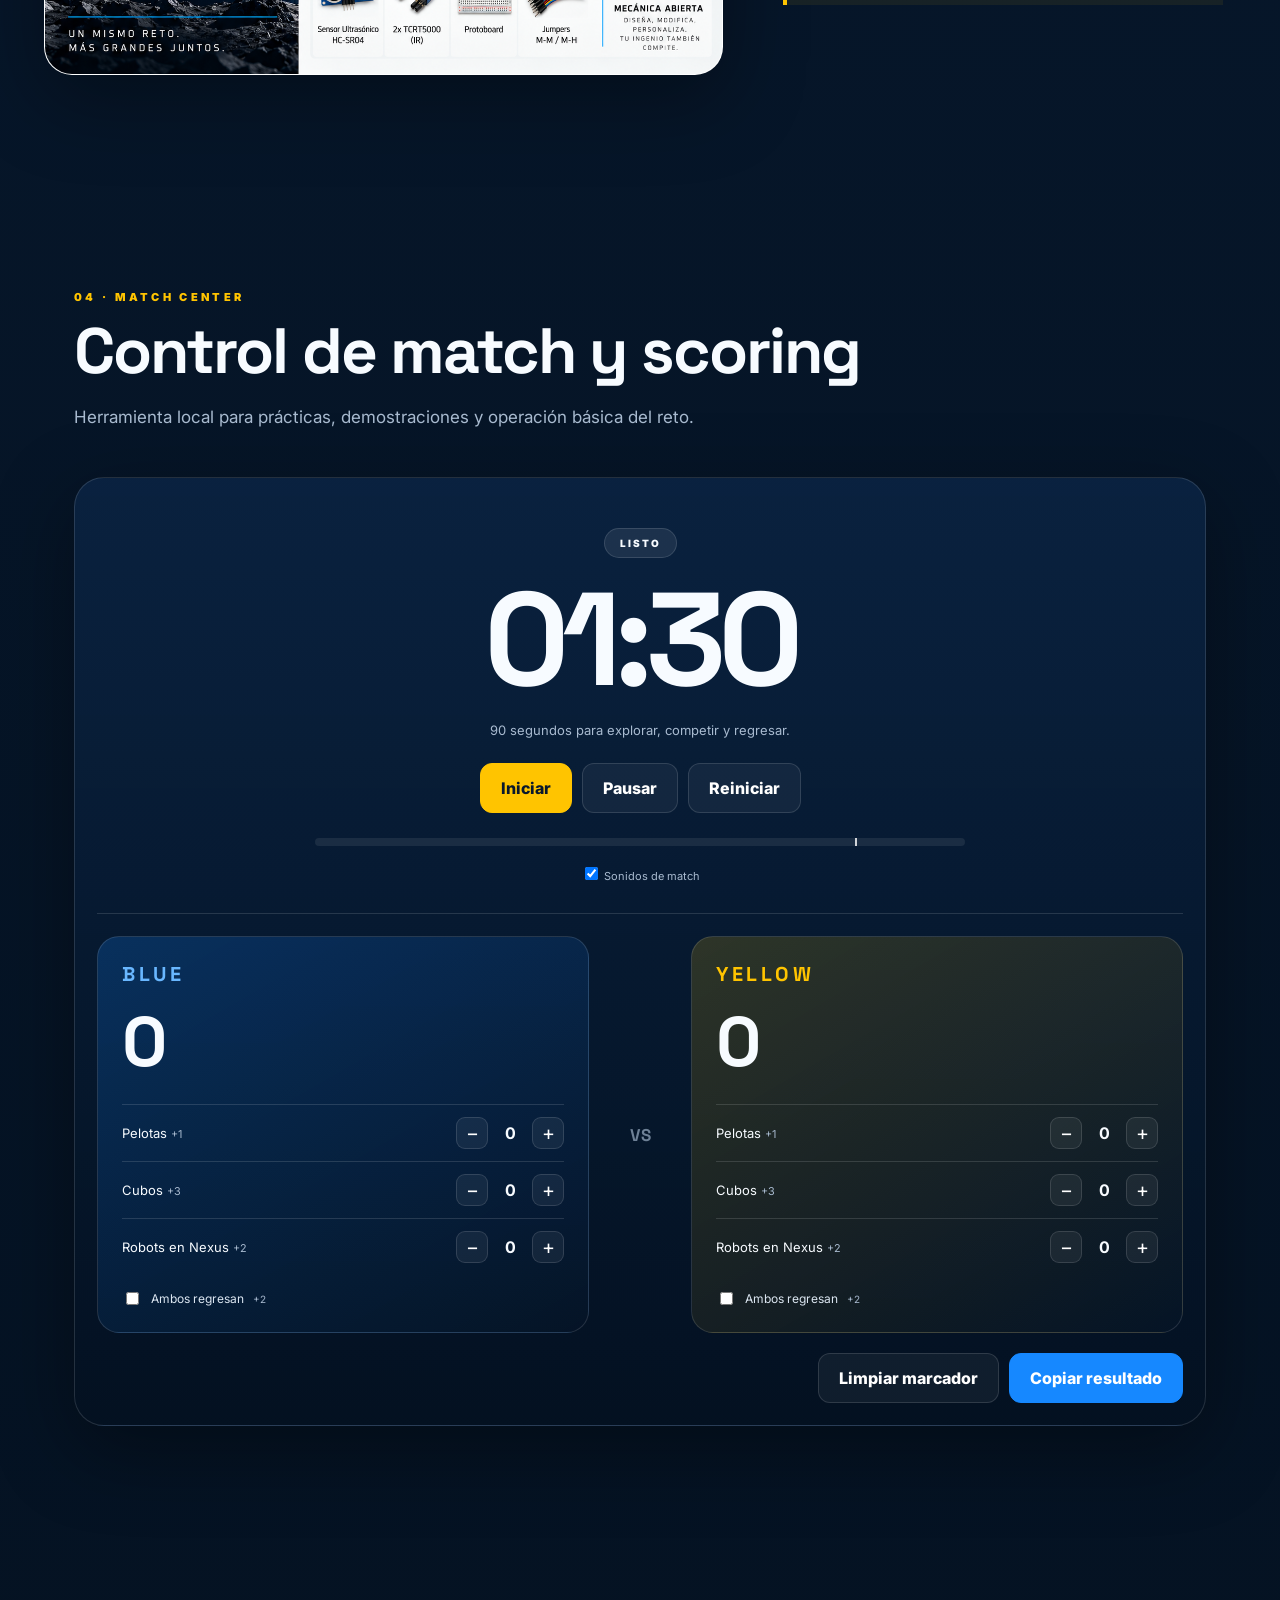
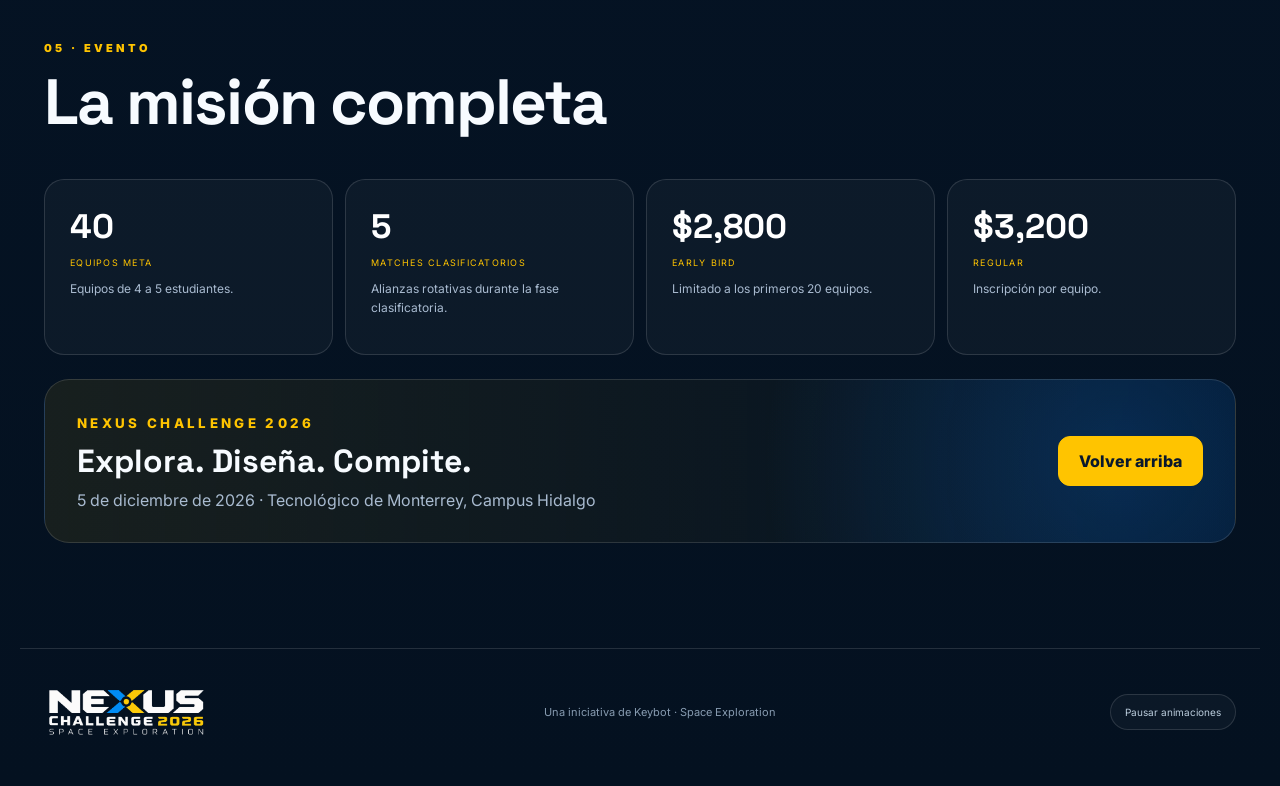
==== commit f76b614c: "Renovar portada con logo oficial y animaciones accesibles" ====
--- a/Nexus_Challenge_2026_WebApp/index.html
+++ b/Nexus_Challenge_2026_WebApp/index.html
@@ -1,323 +1,330 @@
-<!doctype html>
-<html lang="es">
-<head>
-  <meta charset="utf-8" />
-  <meta name="viewport" content="width=device-width,initial-scale=1" />
-  <meta name="theme-color" content="#07182d" />
-  <meta name="description" content="Nexus Challenge 2026: Space Exploration · competencia de robótica escolar de Keybot." />
-  <title>Nexus Challenge 2026 · Space Exploration</title>
-  <link rel="preconnect" href="https://fonts.googleapis.com">
-  <link rel="preconnect" href="https://fonts.gstatic.com" crossorigin>
-  <link href="https://fonts.googleapis.com/css2?family=Inter:wght@400;500;600;700;800;900&family=Space+Grotesk:wght@500;600;700&display=swap" rel="stylesheet">
-  <link rel="stylesheet" href="styles.css" />
-</head>
-<body>
-  <div class="stars stars-a"></div>
-  <div class="stars stars-b"></div>
-
-  <header class="topbar">
-    <a class="brand" href="#inicio" aria-label="Nexus Challenge">
-      <div class="brand-word">NE<span class="xmark"><i></i></span>US</div>
-      <small>CHALLENGE 2026</small>
-    </a>
-
-    <button class="menu-btn" id="menuBtn" aria-label="Abrir menú">☰</button>
-
-    <nav id="nav">
-      <a href="#reto">El reto</a>
-      <a href="#cancha">Cancha</a>
-      <a href="#robot">Robot</a>
-      <a href="#match">Match Center</a>
-      <a href="#evento">Evento</a>
-    </nav>
-  </header>
-
-  <main>
-    <section class="hero" id="inicio">
-      <div class="hero-copy">
-        <div class="eyebrow">KEYBOT PRESENTA</div>
-        <h1>NEXUS <span>CHALLENGE 2026</span></h1>
-        <h2>SPACE EXPLORATION</h2>
-        <p>
-          Un mismo reto. Alianzas que cambian. Robots que exploran, transportan,
-          colocan y regresan al punto de conexión.
-        </p>
-
-        <div class="hero-actions">
-          <a class="btn btn-yellow" href="#reto">Explorar el reto</a>
-          <a class="btn btn-ghost" href="#match">Abrir Match Center</a>
-        </div>
-
-        <div class="hero-meta">
-          <div><b>05</b><span>DIC 2026</span></div>
-          <div><b>2v2</b><span>ALIANZAS</span></div>
-          <div><b>1:30</b><span>POR MATCH</span></div>
-          <div><b>40</b><span>EQUIPOS META</span></div>
-        </div>
-      </div>
-
-      <div class="hero-orbit" aria-hidden="true">
-        <div class="planet"></div>
-        <div class="orbit orbit-1"></div>
-        <div class="orbit orbit-2"></div>
-        <div class="satellite"></div>
-        <div class="nexus-emblem">
-          <span class="half blue"></span>
-          <span class="half yellow"></span>
-          <b>NEXUS<br>ZONE</b>
-        </div>
-      </div>
-    </section>
-
-    <section class="countdown-wrap">
-      <span>Cuenta regresiva para la misión</span>
-      <div id="countdown" class="countdown">
-        <div><strong id="cdDays">—</strong><small>días</small></div>
-        <div><strong id="cdHours">—</strong><small>horas</small></div>
-        <div><strong id="cdMinutes">—</strong><small>min</small></div>
-        <div><strong id="cdSeconds">—</strong><small>seg</small></div>
-      </div>
-    </section>
-
-    <section class="section" id="reto">
-      <div class="section-heading">
-        <span>01 · MISIÓN</span>
-        <h2>¿Por qué Nexus?</h2>
-        <p>
-          “Nexus” significa punto de conexión. Cada match conecta personas,
-          ideas, tecnología y estrategias distintas para resolver un mismo problema.
-        </p>
-      </div>
-
-      <div class="mission-grid">
-        <article class="mission-card">
-          <span class="step">1</span>
-          <h3>Parte del Nexus</h3>
-          <p>Los cuatro robots comienzan en la Nexus Zone, divididos entre Blue y Yellow.</p>
-        </article>
-        <article class="mission-card">
-          <span class="step">2</span>
-          <h3>Recupera recursos</h3>
-          <p>Las pelotas de cada alianza están colocadas lejos de su Bahía de Carga.</p>
-        </article>
-        <article class="mission-card">
-          <span class="step">3</span>
-          <h3>Sube y coloca</h3>
-          <p>Los cubos deben desplazarse hasta la rampa y quedar sobre la plataforma superior.</p>
-        </article>
-        <article class="mission-card">
-          <span class="step">4</span>
-          <h3>Regresa</h3>
-          <p>En los últimos 15 segundos, vuelve a cualquier parte de la zona de color de tu alianza.</p>
-        </article>
-      </div>
-
-      <div class="phase-strip">
-        <div>
-          <b>FASE 1</b>
-          <strong>0:00 – 1:15</strong>
-          <span>Misión</span>
-        </div>
-        <div class="endgame">
-          <b>FASE 2</b>
-          <strong>1:15 – 1:30</strong>
-          <span>Endgame</span>
-        </div>
-      </div>
-    </section>
-
-    <section class="section split" id="cancha">
-      <div class="section-heading compact">
-        <span>02 · CAMPO</span>
-        <h2>La cancha</h2>
-        <p>
-          Arena cuadrada de 2.4 × 2.4 m, con Nexus Zone central, Bahías de Carga,
-          rampas y Plataformas de Bloques para las alianzas Blue y Yellow.
-        </p>
-        <div class="legend">
-          <span><i class="dot blue-bg"></i> Blue Alliance</span>
-          <span><i class="dot yellow-bg"></i> Yellow Alliance</span>
-          <span><i class="dot neutral-bg"></i> Recursos</span>
-        </div>
-      </div>
-      <figure class="visual-card field-card">
-        <img src="assets/arena.png" alt="Cancha Nexus Challenge 2026" />
-      </figure>
-    </section>
-
-    <section class="section split reverse" id="robot">
-      <figure class="visual-card robot-card">
-        <img src="assets/robot-kit.png" alt="Robot oficial y componentes del kit Nexus Challenge" />
-      </figure>
-      <div class="section-heading compact">
-        <span>03 · PLATAFORMA</span>
-        <h2>Robot oficial</h2>
-        <p>
-          Una base común para todos y mecánica abierta para que cada equipo construya
-          su propia solución.
-        </p>
-        <div class="specs">
-          <div><b>Arduino UNO</b><span>Control</span></div>
-          <div><b>HC-05</b><span>Bluetooth</span></div>
-          <div><b>2WD</b><span>Tracción</span></div>
-          <div><b>SG90</b><span>Actuador</span></div>
-          <div><b>HC-SR04</b><span>Distancia</span></div>
-          <div><b>TCRT5000 ×2</b><span>Sensores IR</span></div>
-        </div>
-        <p class="callout">Electrónica limitada. <strong>Mecánica abierta.</strong></p>
-      </div>
-    </section>
-
-    <section class="section match-section" id="match">
-      <div class="section-heading">
-        <span>04 · MATCH CENTER</span>
-        <h2>Control de match y scoring</h2>
-        <p>Herramienta local para prácticas, demostraciones y operación básica del reto.</p>
-      </div>
-
-      <div class="match-grid">
-        <div class="timer-panel">
-          <div class="status-pill" id="phasePill">LISTO</div>
-          <div class="timer" id="timer">01:30</div>
-          <div class="timer-note" id="timerNote">90 segundos para explorar, competir y regresar.</div>
-
-          <div class="timer-actions">
-            <button class="btn btn-yellow" id="startBtn">Iniciar</button>
-            <button class="btn btn-ghost" id="pauseBtn">Pausar</button>
-            <button class="btn btn-ghost" id="resetBtn">Reiniciar</button>
-          </div>
-
-          <div class="timeline">
-            <div id="progressBar"></div>
-            <span class="end-marker" title="Inicio del Endgame"></span>
-          </div>
-
-          <div class="sound-toggle">
-            <label><input id="soundToggle" type="checkbox" checked> Sonidos de match</label>
-          </div>
-        </div>
-
-        <div class="scoreboard">
-          <div class="alliance alliance-blue">
-            <h3>BLUE</h3>
-            <div class="score" id="blueScore">0</div>
-            <div class="counter-row">
-              <span>Pelotas <small>+1</small></span>
-              <div class="counter">
-                <button data-team="blue" data-type="balls" data-delta="-1">−</button>
-                <b id="blueBalls">0</b>
-                <button data-team="blue" data-type="balls" data-delta="1">+</button>
-              </div>
-            </div>
-            <div class="counter-row">
-              <span>Cubos <small>+3</small></span>
-              <div class="counter">
-                <button data-team="blue" data-type="cubes" data-delta="-1">−</button>
-                <b id="blueCubes">0</b>
-                <button data-team="blue" data-type="cubes" data-delta="1">+</button>
-              </div>
-            </div>
-            <div class="counter-row">
-              <span>Robots en Nexus <small>+2</small></span>
-              <div class="counter">
-                <button data-team="blue" data-type="robots" data-delta="-1">−</button>
-                <b id="blueRobots">0</b>
-                <button data-team="blue" data-type="robots" data-delta="1">+</button>
-              </div>
-            </div>
-            <label class="bonus">
-              <input id="blueBonus" type="checkbox"> Ambos regresan <small>+2</small>
-            </label>
-          </div>
-
-          <div class="versus">VS</div>
-
-          <div class="alliance alliance-yellow">
-            <h3>YELLOW</h3>
-            <div class="score" id="yellowScore">0</div>
-            <div class="counter-row">
-              <span>Pelotas <small>+1</small></span>
-              <div class="counter">
-                <button data-team="yellow" data-type="balls" data-delta="-1">−</button>
-                <b id="yellowBalls">0</b>
-                <button data-team="yellow" data-type="balls" data-delta="1">+</button>
-              </div>
-            </div>
-            <div class="counter-row">
-              <span>Cubos <small>+3</small></span>
-              <div class="counter">
-                <button data-team="yellow" data-type="cubes" data-delta="-1">−</button>
-                <b id="yellowCubes">0</b>
-                <button data-team="yellow" data-type="cubes" data-delta="1">+</button>
-              </div>
-            </div>
-            <div class="counter-row">
-              <span>Robots en Nexus <small>+2</small></span>
-              <div class="counter">
-                <button data-team="yellow" data-type="robots" data-delta="-1">−</button>
-                <b id="yellowRobots">0</b>
-                <button data-team="yellow" data-type="robots" data-delta="1">+</button>
-              </div>
-            </div>
-            <label class="bonus">
-              <input id="yellowBonus" type="checkbox"> Ambos regresan <small>+2</small>
-            </label>
-          </div>
-        </div>
-
-        <div class="score-actions">
-          <button class="btn btn-ghost" id="clearScoreBtn">Limpiar marcador</button>
-          <button class="btn btn-blue" id="copyResultBtn">Copiar resultado</button>
-        </div>
-      </div>
-    </section>
-
-    <section class="section event-section" id="evento">
-      <div class="section-heading">
-        <span>05 · EVENTO</span>
-        <h2>La misión completa</h2>
-      </div>
-
-      <div class="event-grid">
-        <article>
-          <strong>40</strong>
-          <span>equipos meta</span>
-          <p>Equipos de 4 a 5 estudiantes.</p>
-        </article>
-        <article>
-          <strong>5</strong>
-          <span>matches clasificatorios</span>
-          <p>Alianzas rotativas durante la fase clasificatoria.</p>
-        </article>
-        <article>
-          <strong>$2,800</strong>
-          <span>Early Bird</span>
-          <p>Limitado a los primeros 20 equipos.</p>
-        </article>
-        <article>
-          <strong>$3,200</strong>
-          <span>Regular</span>
-          <p>Inscripción por equipo.</p>
-        </article>
-      </div>
-
-      <div class="final-banner">
-        <div>
-          <small>NEXUS CHALLENGE 2026</small>
-          <h3>Explora. Diseña. Compite.</h3>
-          <p>5 de diciembre de 2026 · Tecnológico de Monterrey, Campus Hidalgo</p>
-        </div>
-        <a class="btn btn-yellow" href="#inicio">Volver arriba</a>
-      </div>
-    </section>
-  </main>
-
-  <footer>
-    <b>NEXUS CHALLENGE 2026</b>
-    <span>Una iniciativa de Keybot · Space Exploration</span>
-  </footer>
-
-  <div class="toast" id="toast">Resultado copiado</div>
-  <script src="app.js"></script>
-</body>
-</html>
+<!doctype html>
+<html lang="es">
+<head>
+  <meta charset="utf-8" />
+  <meta name="viewport" content="width=device-width,initial-scale=1" />
+  <meta name="theme-color" content="#07182d" />
+  <meta name="description" content="Nexus Challenge 2026: Space Exploration · competencia de robótica escolar de Keybot." />
+  <title>Nexus Challenge 2026 · Space Exploration</title>
+  <link rel="preconnect" href="https://fonts.googleapis.com">
+  <link rel="preconnect" href="https://fonts.gstatic.com" crossorigin>
+  <link href="https://fonts.googleapis.com/css2?family=Inter:wght@400;500;600;700;800;900&family=Space+Grotesk:wght@500;600;700&display=swap" rel="stylesheet">
+  <link rel="stylesheet" href="styles.css" />
+</head>
+<body>
+  <div class="stars stars-a" aria-hidden="true"></div>
+  <div class="stars stars-b" aria-hidden="true"></div>
+  <a class="skip-link" href="#reto">Saltar al contenido</a>
+
+  <header class="topbar">
+    <a class="brand" href="#inicio" aria-label="Nexus Challenge">
+      <img class="brand-logo" src="assets/nexus-logo.png" alt="Nexus Challenge 2026 · Space Exploration" width="2152" height="731" />
+    </a>
+
+    <button class="menu-btn" id="menuBtn" aria-label="Abrir menú" aria-controls="nav" aria-expanded="false">☰</button>
+
+    <nav id="nav">
+      <a href="#reto">El reto</a>
+      <a href="#cancha">Cancha</a>
+      <a href="#robot">Robot</a>
+      <a href="#match">Match Center</a>
+      <a href="#evento">Evento</a>
+    </nav>
+  </header>
+
+  <main>
+    <section class="hero" id="inicio">
+      <div class="hero-copy">
+        <div class="eyebrow"><span class="signal-dot" aria-hidden="true"></span> KEYBOT 5716 PRESENTA</div>
+        <h1><img class="hero-logo" src="assets/nexus-logo.png" alt="Nexus Challenge 2026 · Space Exploration" width="2152" height="731" fetchpriority="high" /></h1>
+        <h2>Tu ingenio nos lleva<br><span>más allá.</span></h2>
+        <p>
+          Un mismo reto. Alianzas que cambian. Robots que exploran, transportan,
+          colocan y regresan al punto de conexión.
+        </p>
+
+        <div class="hero-actions">
+          <a class="btn btn-yellow" href="#reto">Explorar el reto <span aria-hidden="true">↗</span></a>
+          <a class="btn btn-ghost" href="#match">Abrir Match Center</a>
+        </div>
+
+        <div class="hero-meta">
+          <div><b>05</b><span>DIC 2026</span></div>
+          <div><b>2v2</b><span>ALIANZAS</span></div>
+          <div><b>1:30</b><span>POR MATCH</span></div>
+          <div><b>40</b><span>EQUIPOS META</span></div>
+        </div>
+      </div>
+
+      <div class="hero-orbit" aria-hidden="true">
+        <div class="orbital-grid"></div>
+        <div class="planet"></div>
+        <div class="orbit orbit-1"></div>
+        <div class="orbit orbit-2"></div>
+        <div class="orbit orbit-3"></div>
+        <div class="satellite-track"><div class="satellite"></div></div>
+        <div class="satellite-track track-blue"><div class="satellite"></div></div>
+        <div class="nexus-emblem">
+          <span class="half blue"></span>
+          <span class="half yellow"></span>
+          <b>NEXUS<br>ZONE</b>
+        </div>
+        <div class="orbit-coordinate coordinate-top">MISIÓN 2026 <span>·</span> HIDALGO, MÉXICO</div>
+        <div class="orbit-coordinate coordinate-bottom"><i></i> CONECTA · CONSTRUYE · EXPLORA</div>
+      </div>
+      <a class="scroll-cue" href="#reto"><span aria-hidden="true">↓</span> DESCUBRE LA MISIÓN</a>
+    </section>
+
+    <section class="countdown-wrap">
+      <span>Cuenta regresiva para la misión</span>
+      <div id="countdown" class="countdown">
+        <div><strong id="cdDays">—</strong><small>días</small></div>
+        <div><strong id="cdHours">—</strong><small>horas</small></div>
+        <div><strong id="cdMinutes">—</strong><small>min</small></div>
+        <div><strong id="cdSeconds">—</strong><small>seg</small></div>
+      </div>
+    </section>
+
+    <section class="section" id="reto">
+      <div class="section-heading">
+        <span>01 · MISIÓN</span>
+        <h2>¿Por qué Nexus?</h2>
+        <p>
+          “Nexus” significa punto de conexión. Cada match conecta personas,
+          ideas, tecnología y estrategias distintas para resolver un mismo problema.
+        </p>
+      </div>
+
+      <div class="mission-grid">
+        <article class="mission-card">
+          <span class="step">1</span>
+          <h3>Parte del Nexus</h3>
+          <p>Los cuatro robots comienzan en la Nexus Zone, divididos entre Blue y Yellow.</p>
+        </article>
+        <article class="mission-card">
+          <span class="step">2</span>
+          <h3>Recupera recursos</h3>
+          <p>Las pelotas de cada alianza están colocadas lejos de su Bahía de Carga.</p>
+        </article>
+        <article class="mission-card">
+          <span class="step">3</span>
+          <h3>Sube y coloca</h3>
+          <p>Los cubos deben desplazarse hasta la rampa y quedar sobre la plataforma superior.</p>
+        </article>
+        <article class="mission-card">
+          <span class="step">4</span>
+          <h3>Regresa</h3>
+          <p>En los últimos 15 segundos, vuelve a cualquier parte de la zona de color de tu alianza.</p>
+        </article>
+      </div>
+
+      <div class="phase-strip">
+        <div>
+          <b>FASE 1</b>
+          <strong>0:00 – 1:15</strong>
+          <span>Misión</span>
+        </div>
+        <div class="endgame">
+          <b>FASE 2</b>
+          <strong>1:15 – 1:30</strong>
+          <span>Endgame</span>
+        </div>
+      </div>
+    </section>
+
+    <section class="section split" id="cancha">
+      <div class="section-heading compact">
+        <span>02 · CAMPO</span>
+        <h2>La cancha</h2>
+        <p>
+          Arena cuadrada de 2.4 × 2.4 m, con Nexus Zone central, Bahías de Carga,
+          rampas y Plataformas de Bloques para las alianzas Blue y Yellow.
+        </p>
+        <div class="legend">
+          <span><i class="dot blue-bg"></i> Blue Alliance</span>
+          <span><i class="dot yellow-bg"></i> Yellow Alliance</span>
+          <span><i class="dot neutral-bg"></i> Recursos</span>
+        </div>
+      </div>
+      <figure class="visual-card field-card">
+        <img src="assets/arena.png" alt="Cancha Nexus Challenge 2026" />
+      </figure>
+    </section>
+
+    <section class="section split reverse" id="robot">
+      <figure class="visual-card robot-card">
+        <img src="assets/robot-kit.png" alt="Robot oficial y componentes del kit Nexus Challenge" />
+      </figure>
+      <div class="section-heading compact">
+        <span>03 · PLATAFORMA</span>
+        <h2>Robot oficial</h2>
+        <p>
+          Una base común para todos y mecánica abierta para que cada equipo construya
+          su propia solución.
+        </p>
+        <div class="specs">
+          <div><b>Arduino UNO</b><span>Control</span></div>
+          <div><b>HC-05</b><span>Bluetooth</span></div>
+          <div><b>2WD</b><span>Tracción</span></div>
+          <div><b>SG90</b><span>Actuador</span></div>
+          <div><b>HC-SR04</b><span>Distancia</span></div>
+          <div><b>TCRT5000 ×2</b><span>Sensores IR</span></div>
+        </div>
+        <p class="callout">Electrónica limitada. <strong>Mecánica abierta.</strong></p>
+      </div>
+    </section>
+
+    <section class="section match-section" id="match">
+      <div class="section-heading">
+        <span>04 · MATCH CENTER</span>
+        <h2>Control de match y scoring</h2>
+        <p>Herramienta local para prácticas, demostraciones y operación básica del reto.</p>
+      </div>
+
+      <div class="match-grid">
+        <div class="timer-panel">
+          <div class="status-pill" id="phasePill">LISTO</div>
+          <div class="timer" id="timer">01:30</div>
+          <div class="timer-note" id="timerNote">90 segundos para explorar, competir y regresar.</div>
+
+          <div class="timer-actions">
+            <button class="btn btn-yellow" id="startBtn">Iniciar</button>
+            <button class="btn btn-ghost" id="pauseBtn">Pausar</button>
+            <button class="btn btn-ghost" id="resetBtn">Reiniciar</button>
+          </div>
+
+          <div class="timeline">
+            <div id="progressBar"></div>
+            <span class="end-marker" title="Inicio del Endgame"></span>
+          </div>
+
+          <div class="sound-toggle">
+            <label><input id="soundToggle" type="checkbox" checked> Sonidos de match</label>
+          </div>
+        </div>
+
+        <div class="scoreboard">
+          <div class="alliance alliance-blue">
+            <h3>BLUE</h3>
+            <div class="score" id="blueScore">0</div>
+            <div class="counter-row">
+              <span>Pelotas <small>+1</small></span>
+              <div class="counter">
+                <button data-team="blue" data-type="balls" data-delta="-1">−</button>
+                <b id="blueBalls">0</b>
+                <button data-team="blue" data-type="balls" data-delta="1">+</button>
+              </div>
+            </div>
+            <div class="counter-row">
+              <span>Cubos <small>+3</small></span>
+              <div class="counter">
+                <button data-team="blue" data-type="cubes" data-delta="-1">−</button>
+                <b id="blueCubes">0</b>
+                <button data-team="blue" data-type="cubes" data-delta="1">+</button>
+              </div>
+            </div>
+            <div class="counter-row">
+              <span>Robots en Nexus <small>+2</small></span>
+              <div class="counter">
+                <button data-team="blue" data-type="robots" data-delta="-1">−</button>
+                <b id="blueRobots">0</b>
+                <button data-team="blue" data-type="robots" data-delta="1">+</button>
+              </div>
+            </div>
+            <label class="bonus">
+              <input id="blueBonus" type="checkbox"> Ambos regresan <small>+2</small>
+            </label>
+          </div>
+
+          <div class="versus">VS</div>
+
+          <div class="alliance alliance-yellow">
+            <h3>YELLOW</h3>
+            <div class="score" id="yellowScore">0</div>
+            <div class="counter-row">
+              <span>Pelotas <small>+1</small></span>
+              <div class="counter">
+                <button data-team="yellow" data-type="balls" data-delta="-1">−</button>
+                <b id="yellowBalls">0</b>
+                <button data-team="yellow" data-type="balls" data-delta="1">+</button>
+              </div>
+            </div>
+            <div class="counter-row">
+              <span>Cubos <small>+3</small></span>
+              <div class="counter">
+                <button data-team="yellow" data-type="cubes" data-delta="-1">−</button>
+                <b id="yellowCubes">0</b>
+                <button data-team="yellow" data-type="cubes" data-delta="1">+</button>
+              </div>
+            </div>
+            <div class="counter-row">
+              <span>Robots en Nexus <small>+2</small></span>
+              <div class="counter">
+                <button data-team="yellow" data-type="robots" data-delta="-1">−</button>
+                <b id="yellowRobots">0</b>
+                <button data-team="yellow" data-type="robots" data-delta="1">+</button>
+              </div>
+            </div>
+            <label class="bonus">
+              <input id="yellowBonus" type="checkbox"> Ambos regresan <small>+2</small>
+            </label>
+          </div>
+        </div>
+
+        <div class="score-actions">
+          <button class="btn btn-ghost" id="clearScoreBtn">Limpiar marcador</button>
+          <button class="btn btn-blue" id="copyResultBtn">Copiar resultado</button>
+        </div>
+      </div>
+    </section>
+
+    <section class="section event-section" id="evento">
+      <div class="section-heading">
+        <span>05 · EVENTO</span>
+        <h2>La misión completa</h2>
+      </div>
+
+      <div class="event-grid">
+        <article>
+          <strong>40</strong>
+          <span>equipos meta</span>
+          <p>Equipos de 4 a 5 estudiantes.</p>
+        </article>
+        <article>
+          <strong>5</strong>
+          <span>matches clasificatorios</span>
+          <p>Alianzas rotativas durante la fase clasificatoria.</p>
+        </article>
+        <article>
+          <strong>$2,800</strong>
+          <span>Early Bird</span>
+          <p>Limitado a los primeros 20 equipos.</p>
+        </article>
+        <article>
+          <strong>$3,200</strong>
+          <span>Regular</span>
+          <p>Inscripción por equipo.</p>
+        </article>
+      </div>
+
+      <div class="final-banner">
+        <div>
+          <small>NEXUS CHALLENGE 2026</small>
+          <h3>Explora. Diseña. Compite.</h3>
+          <p>5 de diciembre de 2026 · Tecnológico de Monterrey, Campus Hidalgo</p>
+        </div>
+        <a class="btn btn-yellow" href="#inicio">Volver arriba</a>
+      </div>
+    </section>
+  </main>
+
+  <footer>
+    <a href="#inicio"><img class="footer-logo" src="assets/nexus-logo.png" alt="Nexus Challenge 2026" width="2152" height="731" loading="lazy" /></a>
+    <span>Una iniciativa de Keybot · Space Exploration</span>
+    <button class="motion-toggle" id="motionToggle" type="button" aria-pressed="false">Pausar animaciones</button>
+  </footer>
+
+  <div class="toast" id="toast">Resultado copiado</div>
+  <script src="app.js"></script>
+</body>
+</html>
--- a/Nexus_Challenge_2026_WebApp/styles.css
+++ b/Nexus_Challenge_2026_WebApp/styles.css
@@ -1,282 +1,396 @@
-:root{
-  --navy:#06162b;
-  --navy2:#0a2444;
-  --blue:#1688ff;
-  --blue2:#00a7ff;
-  --yellow:#ffc400;
-  --yellow2:#ffd84a;
-  --white:#f7fbff;
-  --muted:#a9bbd0;
-  --panel:rgba(9,29,54,.74);
-  --line:rgba(255,255,255,.13);
-  --shadow:0 24px 80px rgba(0,0,0,.35);
-  --radius:26px;
-}
-*{box-sizing:border-box}
-html{scroll-behavior:smooth}
-body{
-  margin:0;
-  font-family:Inter,system-ui,sans-serif;
-  color:var(--white);
-  background:
-    radial-gradient(circle at 70% 8%,rgba(27,116,255,.18),transparent 28rem),
-    radial-gradient(circle at 15% 38%,rgba(255,196,0,.08),transparent 24rem),
-    linear-gradient(180deg,#030b16 0%,#07182d 38%,#041120 100%);
-  min-height:100vh;
-  overflow-x:hidden;
-}
-body::before{
-  content:"";
-  position:fixed;inset:0;pointer-events:none;z-index:-4;
-  background-image:
-    linear-gradient(rgba(255,255,255,.015) 1px,transparent 1px),
-    linear-gradient(90deg,rgba(255,255,255,.015) 1px,transparent 1px);
-  background-size:44px 44px;
-}
-.stars{position:fixed;inset:0;pointer-events:none;z-index:-5;opacity:.7}
-.stars::before,.stars::after{content:"";position:absolute;width:2px;height:2px;background:#fff;border-radius:50%;box-shadow:
-  4vw 7vh #fff,12vw 18vh #5cc8ff,18vw 4vh #fff,24vw 27vh #fff,31vw 11vh #88d4ff,
-  38vw 36vh #fff,46vw 8vh #fff,53vw 23vh #61bfff,61vw 5vh #fff,67vw 31vh #fff,
-  75vw 16vh #7bc7ff,81vw 7vh #fff,89vw 28vh #fff,95vw 12vh #74c8ff,
-  9vw 58vh #fff,17vw 74vh #fff,28vw 63vh #6ec4ff,35vw 88vh #fff,43vw 52vh #fff,
-  57vw 77vh #fff,66vw 62vh #67c4ff,74vw 92vh #fff,83vw 68vh #fff,93vw 81vh #5fc6ff}
-.stars-b{transform:scale(1.4);opacity:.35}
+:root{
+  --navy:#06162b;
+  --navy2:#0a2444;
+  --blue:#1688ff;
+  --blue2:#00a7ff;
+  --yellow:#ffc400;
+  --yellow2:#ffd84a;
+  --white:#f7fbff;
+  --muted:#a9bbd0;
+  --panel:rgba(9,29,54,.74);
+  --line:rgba(255,255,255,.13);
+  --shadow:0 24px 80px rgba(0,0,0,.35);
+  --radius:26px;
+}
+
+*{box-sizing:border-box}
+html{scroll-behavior:smooth}
+body{
+  margin:0;
+  font-family:Inter,system-ui,sans-serif;
+  color:var(--white);
+  background:
+    radial-gradient(circle at 70% 8%,rgba(27,116,255,.18),transparent 28rem),
+    radial-gradient(circle at 15% 38%,rgba(255,196,0,.08),transparent 24rem),
+    linear-gradient(180deg,#030b16 0%,#07182d 38%,#041120 100%);
+  min-height:100vh;
+  overflow-x:hidden;
+}
+body::before{
+  content:"";
+  position:fixed;inset:0;pointer-events:none;z-index:-4;
+  background-image:
+    linear-gradient(rgba(255,255,255,.015) 1px,transparent 1px),
+    linear-gradient(90deg,rgba(255,255,255,.015) 1px,transparent 1px);
+  background-size:44px 44px;
+}
+.stars{position:fixed;inset:0;pointer-events:none;z-index:-5;opacity:.7}
+.stars::before,.stars::after{content:"";position:absolute;width:2px;height:2px;background:#fff;border-radius:50%;box-shadow:
+  4vw 7vh #fff,12vw 18vh #5cc8ff,18vw 4vh #fff,24vw 27vh #fff,31vw 11vh #88d4ff,
+  38vw 36vh #fff,46vw 8vh #fff,53vw 23vh #61bfff,61vw 5vh #fff,67vw 31vh #fff,
+  75vw 16vh #7bc7ff,81vw 7vh #fff,89vw 28vh #fff,95vw 12vh #74c8ff,
+  9vw 58vh #fff,17vw 74vh #fff,28vw 63vh #6ec4ff,35vw 88vh #fff,43vw 52vh #fff,
+  57vw 77vh #fff,66vw 62vh #67c4ff,74vw 92vh #fff,83vw 68vh #fff,93vw 81vh #5fc6ff}
+.stars-b{transform:scale(1.4);opacity:.35}
+
+a{color:inherit;text-decoration:none}
+button{font:inherit}
+.topbar{
+  position:sticky;top:0;z-index:50;
+  height:78px;display:flex;align-items:center;justify-content:space-between;
+  padding:0 max(24px,calc((100vw - 1240px)/2));
+  background:rgba(3,11,22,.82);
+  backdrop-filter:blur(18px);
+  border-bottom:1px solid var(--line);
+}
+.brand{display:flex;flex-direction:column;line-height:.82}
+.brand-word{
+  font:900 29px/1 Space Grotesk,sans-serif;
+  letter-spacing:.04em
+}
+.brand small{font-weight:800;font-size:9px;letter-spacing:.35em;color:var(--yellow);margin-top:8px}
+.xmark{display:inline-block;width:24px;height:24px;position:relative;vertical-align:-4px;margin:0 1px}
+.xmark::before,.xmark::after{content:"";position:absolute;inset:9px -1px;background:var(--blue);transform:rotate(45deg);border-radius:2px}
+.xmark::after{background:var(--yellow);transform:rotate(-45deg)}
+.xmark i{position:absolute;width:7px;height:7px;background:var(--yellow);border:2px solid #07182d;border-radius:50%;left:8px;top:8px;z-index:3}
+nav{display:flex;gap:26px;align-items:center}
+nav a{font-size:13px;color:#c7d6e7;font-weight:700;transition:.2s}
+nav a:hover{color:white}
+.menu-btn{display:none;background:none;border:0;color:white;font-size:25px}
+
+.hero{
+  min-height:720px;max-width:1240px;margin:auto;
+  display:grid;grid-template-columns:1.05fr .95fr;align-items:center;
+  padding:80px 24px 50px;position:relative
+}
+.hero-copy{position:relative;z-index:2}
+.eyebrow{font-size:12px;letter-spacing:.45em;color:var(--yellow);font-weight:800;margin-bottom:20px}
+.hero h1{font:900 clamp(64px,8vw,112px)/.82 Space Grotesk,sans-serif;letter-spacing:-.055em;margin:0}
+.hero h1 span{display:block;font-size:.32em;letter-spacing:.05em;color:white;margin-top:17px}
+.hero h2{font:500 clamp(24px,3vw,38px)/1 Space Grotesk,sans-serif;letter-spacing:.3em;margin:22px 0 28px;color:#dceaf7}
+.hero p{max-width:680px;color:var(--muted);font-size:19px;line-height:1.65}
+.hero-actions{display:flex;gap:12px;margin-top:32px;flex-wrap:wrap}
+.btn{
+  border:1px solid var(--line);border-radius:12px;padding:14px 20px;
+  font-weight:800;cursor:pointer;display:inline-flex;align-items:center;justify-content:center;
+  transition:.2s;background:transparent;color:white
+}
+.btn:hover{transform:translateY(-2px);filter:brightness(1.08)}
+.btn-yellow{background:var(--yellow);color:#09182d;border-color:var(--yellow)}
+.btn-blue{background:var(--blue);border-color:var(--blue)}
+.btn-ghost{background:rgba(255,255,255,.05)}
+.hero-meta{display:grid;grid-template-columns:repeat(4,1fr);gap:8px;margin-top:48px;max-width:720px}
+.hero-meta div{padding:16px;border:1px solid var(--line);background:rgba(255,255,255,.035);border-radius:13px}
+.hero-meta b{display:block;font:800 21px Space Grotesk}
+.hero-meta span{font-size:9px;color:var(--muted);letter-spacing:.18em}
+
+.hero-orbit{height:560px;position:relative}
+.planet{
+  width:340px;height:340px;border-radius:50%;position:absolute;left:50%;top:52%;transform:translate(-50%,-50%);
+  background:
+    radial-gradient(circle at 32% 28%,rgba(255,255,255,.32),transparent 8%),
+    radial-gradient(circle at 60% 30%,#284865 0 8%,transparent 9%),
+    radial-gradient(circle at 42% 55%,#1c334d 0 11%,transparent 12%),
+    radial-gradient(circle at 60% 70%,#111f31 0 15%,transparent 16%),
+    radial-gradient(circle at 38% 30%,#9ab2c9,#31516b 45%,#09182a 70%);
+  box-shadow:0 0 70px rgba(32,152,255,.28),inset -60px -50px 80px rgba(0,0,0,.65)
+}
+.planet::after{content:"";position:absolute;inset:-8px;border-radius:50%;border:1px solid rgba(121,208,255,.32)}
+.orbit{position:absolute;left:50%;top:52%;border:1px solid rgba(117,190,255,.25);border-radius:50%;transform:translate(-50%,-50%) rotate(-18deg)}
+.orbit-1{width:500px;height:280px}
+.orbit-2{width:570px;height:390px;transform:translate(-50%,-50%) rotate(32deg)}
+.satellite{position:absolute;width:22px;height:22px;border-radius:50%;background:var(--yellow);right:13%;top:36%;box-shadow:0 0 25px var(--yellow)}
+.nexus-emblem{
+  position:absolute;left:50%;top:52%;transform:translate(-50%,-50%);
+  width:170px;height:170px;border-radius:50%;overflow:hidden;
+  border:7px solid rgba(255,255,255,.86);box-shadow:0 14px 45px rgba(0,0,0,.55);
+  display:flex;align-items:center;justify-content:center
+}
+.nexus-emblem .half{position:absolute;inset:0}
+.nexus-emblem .blue{background:var(--blue);clip-path:polygon(0 0,100% 0,0 100%)}
+.nexus-emblem .yellow{background:var(--yellow);clip-path:polygon(100% 0,100% 100%,0 100%)}
+.nexus-emblem b{position:relative;z-index:2;text-align:center;font:900 26px/1 Space Grotesk;text-shadow:0 2px 8px #000;color:white}
+
+.countdown-wrap{
+  max-width:1180px;margin:0 auto 25px;padding:22px 26px;border-radius:18px;
+  border:1px solid var(--line);background:rgba(255,255,255,.03);
+  display:flex;align-items:center;justify-content:space-between;gap:20px
+}
+.countdown-wrap>span{text-transform:uppercase;letter-spacing:.2em;font-size:11px;font-weight:800;color:var(--muted)}
+.countdown{display:flex;gap:22px}
+.countdown div{text-align:center;min-width:60px}
+.countdown strong{display:block;font:800 23px Space Grotesk}
+.countdown small{font-size:9px;color:var(--muted);text-transform:uppercase}
+
+.section{max-width:1240px;margin:0 auto;padding:105px 24px}
+.section-heading{max-width:800px;margin-bottom:45px}
+.section-heading>span{color:var(--yellow);font-size:11px;font-weight:900;letter-spacing:.3em}
+.section-heading h2{font:800 clamp(38px,5vw,64px)/1 Space Grotesk;margin:14px 0 20px;letter-spacing:-.03em}
+.section-heading p{color:var(--muted);font-size:17px;line-height:1.7}
+.section-heading.compact{max-width:440px;margin:0}
+.mission-grid{display:grid;grid-template-columns:repeat(4,1fr);gap:14px}
+.mission-card{
+  position:relative;min-height:260px;padding:28px;border-radius:var(--radius);
+  background:linear-gradient(180deg,rgba(16,45,80,.8),rgba(6,22,43,.8));
+  border:1px solid var(--line);overflow:hidden
+}
+.mission-card::after{content:"";position:absolute;width:170px;height:170px;border-radius:50%;right:-70px;bottom:-80px;background:radial-gradient(circle,var(--blue),transparent 68%);opacity:.15}
+.mission-card:nth-child(2n)::after{background:radial-gradient(circle,var(--yellow),transparent 68%)}
+.step{display:grid;place-items:center;width:42px;height:42px;border-radius:12px;background:var(--blue);font-weight:900;font-size:20px}
+.mission-card:nth-child(2n) .step{background:var(--yellow);color:#0a1b31}
+.mission-card h3{font:700 23px Space Grotesk;margin:30px 0 12px}
+.mission-card p{color:var(--muted);line-height:1.6;font-size:14px}
+.phase-strip{display:grid;grid-template-columns:5fr 1fr;margin-top:18px;border:1px solid var(--line);border-radius:18px;overflow:hidden}
+.phase-strip div{padding:22px 26px;background:rgba(22,136,255,.08);display:flex;align-items:center;gap:18px}
+.phase-strip .endgame{background:rgba(255,196,0,.12);border-left:1px solid var(--line)}
+.phase-strip b{font-size:10px;letter-spacing:.18em;color:var(--muted)}
+.phase-strip strong{font:700 19px Space Grotesk}
+.phase-strip span{margin-left:auto;color:var(--muted)}
+
+.split{display:grid;grid-template-columns:.72fr 1.28fr;gap:60px;align-items:center}
+.split.reverse{grid-template-columns:1.2fr .8fr}
+.visual-card{margin:0;border-radius:28px;overflow:hidden;border:1px solid var(--line);background:#fff;box-shadow:var(--shadow)}
+.visual-card img{width:100%;height:auto;display:block}
+.field-card img{aspect-ratio:1.45/1;object-fit:cover}
+.robot-card img{aspect-ratio:1.1/1;object-fit:cover;object-position:65% 50%}
+.legend{display:flex;gap:18px;flex-wrap:wrap;margin-top:28px;color:#cad7e4;font-size:12px}
+.dot{display:inline-block;width:10px;height:10px;border-radius:50%;margin-right:6px}
+.blue-bg{background:var(--blue)}
+.yellow-bg{background:var(--yellow)}
+.neutral-bg{background:#e7eef7}
+.specs{display:grid;grid-template-columns:repeat(2,1fr);gap:9px;margin-top:26px}
+.specs div{padding:15px;border-radius:12px;background:rgba(255,255,255,.04);border:1px solid var(--line)}
+.specs b,.specs span{display:block}
+.specs b{font-size:13px}.specs span{font-size:10px;color:var(--muted);margin-top:4px}
+.callout{padding:18px;border-left:4px solid var(--yellow);background:rgba(255,196,0,.07)}
+
+.match-section{max-width:1180px}
+.match-grid{
+  border:1px solid var(--line);border-radius:30px;padding:22px;
+  background:linear-gradient(180deg,rgba(11,38,71,.77),rgba(4,17,33,.87));box-shadow:var(--shadow)
+}
+.timer-panel{text-align:center;padding:28px 20px 30px;border-bottom:1px solid var(--line)}
+.status-pill{display:inline-block;background:rgba(255,255,255,.08);border:1px solid var(--line);border-radius:999px;padding:8px 15px;font-size:10px;font-weight:900;letter-spacing:.2em}
+.status-pill.endgame{background:var(--yellow);color:#07182d}
+.timer{font:900 clamp(68px,12vw,132px)/1 Space Grotesk;letter-spacing:-.06em;margin:16px 0}
+.timer.endgame{color:var(--yellow)}
+.timer-note{color:var(--muted);font-size:13px}
+.timer-actions{display:flex;gap:10px;justify-content:center;margin:25px 0}
+.timeline{position:relative;height:8px;max-width:650px;margin:18px auto;background:rgba(255,255,255,.08);border-radius:99px;overflow:hidden}
+.timeline>div{height:100%;width:0;background:linear-gradient(90deg,var(--blue),var(--yellow));transition:width .25s}
+.end-marker{position:absolute;right:16.666%;top:0;height:100%;width:2px;background:white;opacity:.8}
+.sound-toggle{font-size:11px;color:var(--muted)}
+
+.scoreboard{display:grid;grid-template-columns:1fr 70px 1fr;gap:16px;padding:22px 0 5px}
+.alliance{border-radius:22px;padding:24px;border:1px solid var(--line)}
+.alliance-blue{background:linear-gradient(150deg,rgba(19,133,255,.22),rgba(9,23,45,.3))}
+.alliance-yellow{background:linear-gradient(150deg,rgba(255,196,0,.16),rgba(9,23,45,.3))}
+.alliance h3{font:800 20px Space Grotesk;letter-spacing:.18em;margin:0}
+.alliance-blue h3{color:#69b7ff}.alliance-yellow h3{color:var(--yellow)}
+.score{font:900 70px Space Grotesk;margin:10px 0 18px}
+.counter-row{display:flex;justify-content:space-between;align-items:center;padding:12px 0;border-top:1px solid var(--line);gap:15px}
+.counter-row>span{font-size:13px}
+.counter-row small,.bonus small{color:var(--muted)}
+.counter{display:flex;align-items:center;gap:11px}
+.counter button{
+  width:32px;height:32px;border:1px solid var(--line);border-radius:9px;background:rgba(255,255,255,.06);color:white;font-size:20px;cursor:pointer
+}
+.counter b{min-width:22px;text-align:center}
+.bonus{display:flex;gap:9px;align-items:center;padding-top:14px;font-size:12px;color:#dce7f2}
+.versus{display:grid;place-items:center;font:900 17px Space Grotesk;color:#6e8196}
+.score-actions{display:flex;gap:10px;justify-content:flex-end;padding-top:15px}
+
+.event-grid{display:grid;grid-template-columns:repeat(4,1fr);gap:12px}
+.event-grid article{padding:25px;border:1px solid var(--line);border-radius:20px;background:rgba(255,255,255,.035)}
+.event-grid strong{display:block;font:800 34px Space Grotesk;color:white}
+.event-grid span{display:block;text-transform:uppercase;letter-spacing:.14em;font-size:9px;color:var(--yellow);margin:9px 0 12px}
+.event-grid p{color:var(--muted);font-size:12px;line-height:1.55}
+.final-banner{
+  margin-top:24px;padding:32px;border-radius:25px;border:1px solid var(--line);
+  background:
+    radial-gradient(circle at 90% 50%,rgba(22,136,255,.22),transparent 22rem),
+    linear-gradient(90deg,rgba(255,196,0,.08),rgba(3,18,36,.8));
+  display:flex;align-items:center;justify-content:space-between;gap:20px
+}
+.final-banner small{letter-spacing:.25em;color:var(--yellow);font-weight:800}
+.final-banner h3{font:800 32px Space Grotesk;margin:9px 0}
+.final-banner p{color:var(--muted);margin:0}
+
+footer{
+  max-width:1240px;margin:auto;padding:35px 24px 45px;border-top:1px solid var(--line);
+  display:flex;justify-content:space-between;color:#879bb0;font-size:11px
+}
+footer b{color:white;letter-spacing:.08em}
+
+.toast{
+  position:fixed;right:22px;bottom:22px;background:#0e2b4d;border:1px solid var(--line);
+  padding:13px 18px;border-radius:12px;transform:translateY(80px);opacity:0;transition:.25s;z-index:100
+}
+.toast.show{transform:translateY(0);opacity:1}
+
+@media(max-width:900px){
+  .menu-btn{display:block}
+  nav{
+    position:absolute;top:78px;left:0;right:0;padding:16px 24px;background:#06162b;border-bottom:1px solid var(--line);
+    display:none;flex-direction:column;align-items:flex-start
+  }
+  nav.open{display:flex}
+  .hero{grid-template-columns:1fr;min-height:auto;padding-top:80px}
+  .hero-orbit{height:440px}
+  .hero-meta{grid-template-columns:repeat(2,1fr)}
+  .countdown-wrap{margin-left:16px;margin-right:16px;align-items:flex-start;flex-direction:column}
+  .mission-grid{grid-template-columns:repeat(2,1fr)}
+  .split,.split.reverse{grid-template-columns:1fr;gap:34px}
+  .section-heading.compact{max-width:none}
+  .scoreboard{grid-template-columns:1fr}
+  .versus{height:34px}
+  .event-grid{grid-template-columns:repeat(2,1fr)}
+}
+@media(max-width:600px){
+  .topbar{height:70px;padding:0 16px}
+  .brand-word{font-size:24px}
+  .hero{padding:62px 18px 20px}
+  .hero h1{font-size:58px}
+  .hero h2{font-size:18px;letter-spacing:.2em}
+  .hero p{font-size:16px}
+  .hero-orbit{height:360px}
+  .planet{width:260px;height:260px}
+  .orbit-1{width:360px;height:220px}.orbit-2{width:410px;height:290px}
+  .nexus-emblem{width:130px;height:130px}.nexus-emblem b{font-size:20px}
+  .mission-grid{grid-template-columns:1fr}
+  .phase-strip{grid-template-columns:1fr}
+  .phase-strip .endgame{border-left:0;border-top:1px solid var(--line)}
+  .section{padding:75px 17px}
+  .countdown{gap:12px;justify-content:space-between;width:100%}
+  .countdown div{min-width:auto}
+  .timer-panel{padding-left:0;padding-right:0}
+  .timer{font-size:76px}
+  .match-grid{padding:14px}
+  .score-actions{flex-direction:column}
+  .event-grid{grid-template-columns:1fr 1fr}
+  .final-banner{align-items:flex-start;flex-direction:column}
+  footer{flex-direction:column;gap:8px}
+}
 
-a{color:inherit;text-decoration:none}
-button{font:inherit}
-.topbar{
-  position:sticky;top:0;z-index:50;
-  height:78px;display:flex;align-items:center;justify-content:space-between;
-  padding:0 max(24px,calc((100vw - 1240px)/2));
-  background:rgba(3,11,22,.82);
-  backdrop-filter:blur(18px);
-  border-bottom:1px solid var(--line);
-}
-.brand{display:flex;flex-direction:column;line-height:.82}
-.brand-word{
-  font:900 29px/1 Space Grotesk,sans-serif;
-  letter-spacing:.04em
-}
-.brand small{font-weight:800;font-size:9px;letter-spacing:.35em;color:var(--yellow);margin-top:8px}
-.xmark{display:inline-block;width:24px;height:24px;position:relative;vertical-align:-4px;margin:0 1px}
-.xmark::before,.xmark::after{content:"";position:absolute;inset:9px -1px;background:var(--blue);transform:rotate(45deg);border-radius:2px}
-.xmark::after{background:var(--yellow);transform:rotate(-45deg)}
-.xmark i{position:absolute;width:7px;height:7px;background:var(--yellow);border:2px solid #07182d;border-radius:50%;left:8px;top:8px;z-index:3}
-nav{display:flex;gap:26px;align-items:center}
-nav a{font-size:13px;color:#c7d6e7;font-weight:700;transition:.2s}
-nav a:hover{color:white}
-.menu-btn{display:none;background:none;border:0;color:white;font-size:25px}
-
-.hero{
-  min-height:720px;max-width:1240px;margin:auto;
-  display:grid;grid-template-columns:1.05fr .95fr;align-items:center;
-  padding:80px 24px 50px;position:relative
-}
-.hero-copy{position:relative;z-index:2}
-.eyebrow{font-size:12px;letter-spacing:.45em;color:var(--yellow);font-weight:800;margin-bottom:20px}
-.hero h1{font:900 clamp(64px,8vw,112px)/.82 Space Grotesk,sans-serif;letter-spacing:-.055em;margin:0}
-.hero h1 span{display:block;font-size:.32em;letter-spacing:.05em;color:white;margin-top:17px}
-.hero h2{font:500 clamp(24px,3vw,38px)/1 Space Grotesk,sans-serif;letter-spacing:.3em;margin:22px 0 28px;color:#dceaf7}
-.hero p{max-width:680px;color:var(--muted);font-size:19px;line-height:1.65}
-.hero-actions{display:flex;gap:12px;margin-top:32px;flex-wrap:wrap}
-.btn{
-  border:1px solid var(--line);border-radius:12px;padding:14px 20px;
-  font-weight:800;cursor:pointer;display:inline-flex;align-items:center;justify-content:center;
-  transition:.2s;background:transparent;color:white
-}
-.btn:hover{transform:translateY(-2px);filter:brightness(1.08)}
-.btn-yellow{background:var(--yellow);color:#09182d;border-color:var(--yellow)}
-.btn-blue{background:var(--blue);border-color:var(--blue)}
-.btn-ghost{background:rgba(255,255,255,.05)}
-.hero-meta{display:grid;grid-template-columns:repeat(4,1fr);gap:8px;margin-top:48px;max-width:720px}
-.hero-meta div{padding:16px;border:1px solid var(--line);background:rgba(255,255,255,.035);border-radius:13px}
-.hero-meta b{display:block;font:800 21px Space Grotesk}
-.hero-meta span{font-size:9px;color:var(--muted);letter-spacing:.18em}
-
-.hero-orbit{height:560px;position:relative}
-.planet{
-  width:340px;height:340px;border-radius:50%;position:absolute;left:50%;top:52%;transform:translate(-50%,-50%);
-  background:
-    radial-gradient(circle at 32% 28%,rgba(255,255,255,.32),transparent 8%),
-    radial-gradient(circle at 60% 30%,#284865 0 8%,transparent 9%),
-    radial-gradient(circle at 42% 55%,#1c334d 0 11%,transparent 12%),
-    radial-gradient(circle at 60% 70%,#111f31 0 15%,transparent 16%),
-    radial-gradient(circle at 38% 30%,#9ab2c9,#31516b 45%,#09182a 70%);
-  box-shadow:0 0 70px rgba(32,152,255,.28),inset -60px -50px 80px rgba(0,0,0,.65)
-}
-.planet::after{content:"";position:absolute;inset:-8px;border-radius:50%;border:1px solid rgba(121,208,255,.32)}
-.orbit{position:absolute;left:50%;top:52%;border:1px solid rgba(117,190,255,.25);border-radius:50%;transform:translate(-50%,-50%) rotate(-18deg)}
-.orbit-1{width:500px;height:280px}
-.orbit-2{width:570px;height:390px;transform:translate(-50%,-50%) rotate(32deg)}
-.satellite{position:absolute;width:22px;height:22px;border-radius:50%;background:var(--yellow);right:13%;top:36%;box-shadow:0 0 25px var(--yellow)}
-.nexus-emblem{
-  position:absolute;left:50%;top:52%;transform:translate(-50%,-50%);
-  width:170px;height:170px;border-radius:50%;overflow:hidden;
-  border:7px solid rgba(255,255,255,.86);box-shadow:0 14px 45px rgba(0,0,0,.55);
-  display:flex;align-items:center;justify-content:center
-}
-.nexus-emblem .half{position:absolute;inset:0}
-.nexus-emblem .blue{background:var(--blue);clip-path:polygon(0 0,100% 0,0 100%)}
-.nexus-emblem .yellow{background:var(--yellow);clip-path:polygon(100% 0,100% 100%,0 100%)}
-.nexus-emblem b{position:relative;z-index:2;text-align:center;font:900 26px/1 Space Grotesk;text-shadow:0 2px 8px #000;color:white}
-
-.countdown-wrap{
-  max-width:1180px;margin:0 auto 25px;padding:22px 26px;border-radius:18px;
-  border:1px solid var(--line);background:rgba(255,255,255,.03);
-  display:flex;align-items:center;justify-content:space-between;gap:20px
-}
-.countdown-wrap>span{text-transform:uppercase;letter-spacing:.2em;font-size:11px;font-weight:800;color:var(--muted)}
-.countdown{display:flex;gap:22px}
-.countdown div{text-align:center;min-width:60px}
-.countdown strong{display:block;font:800 23px Space Grotesk}
-.countdown small{font-size:9px;color:var(--muted);text-transform:uppercase}
-
-.section{max-width:1240px;margin:0 auto;padding:105px 24px}
-.section-heading{max-width:800px;margin-bottom:45px}
-.section-heading>span{color:var(--yellow);font-size:11px;font-weight:900;letter-spacing:.3em}
-.section-heading h2{font:800 clamp(38px,5vw,64px)/1 Space Grotesk;margin:14px 0 20px;letter-spacing:-.03em}
-.section-heading p{color:var(--muted);font-size:17px;line-height:1.7}
-.section-heading.compact{max-width:440px;margin:0}
-.mission-grid{display:grid;grid-template-columns:repeat(4,1fr);gap:14px}
-.mission-card{
-  position:relative;min-height:260px;padding:28px;border-radius:var(--radius);
-  background:linear-gradient(180deg,rgba(16,45,80,.8),rgba(6,22,43,.8));
-  border:1px solid var(--line);overflow:hidden
-}
-.mission-card::after{content:"";position:absolute;width:170px;height:170px;border-radius:50%;right:-70px;bottom:-80px;background:radial-gradient(circle,var(--blue),transparent 68%);opacity:.15}
-.mission-card:nth-child(2n)::after{background:radial-gradient(circle,var(--yellow),transparent 68%)}
-.step{display:grid;place-items:center;width:42px;height:42px;border-radius:12px;background:var(--blue);font-weight:900;font-size:20px}
-.mission-card:nth-child(2n) .step{background:var(--yellow);color:#0a1b31}
-.mission-card h3{font:700 23px Space Grotesk;margin:30px 0 12px}
-.mission-card p{color:var(--muted);line-height:1.6;font-size:14px}
-.phase-strip{display:grid;grid-template-columns:5fr 1fr;margin-top:18px;border:1px solid var(--line);border-radius:18px;overflow:hidden}
-.phase-strip div{padding:22px 26px;background:rgba(22,136,255,.08);display:flex;align-items:center;gap:18px}
-.phase-strip .endgame{background:rgba(255,196,0,.12);border-left:1px solid var(--line)}
-.phase-strip b{font-size:10px;letter-spacing:.18em;color:var(--muted)}
-.phase-strip strong{font:700 19px Space Grotesk}
-.phase-strip span{margin-left:auto;color:var(--muted)}
-
-.split{display:grid;grid-template-columns:.72fr 1.28fr;gap:60px;align-items:center}
-.split.reverse{grid-template-columns:1.2fr .8fr}
-.visual-card{margin:0;border-radius:28px;overflow:hidden;border:1px solid var(--line);background:#fff;box-shadow:var(--shadow)}
-.visual-card img{width:100%;height:auto;display:block}
-.field-card img{aspect-ratio:1.45/1;object-fit:cover}
-.robot-card img{aspect-ratio:1.1/1;object-fit:cover;object-position:65% 50%}
-.legend{display:flex;gap:18px;flex-wrap:wrap;margin-top:28px;color:#cad7e4;font-size:12px}
-.dot{display:inline-block;width:10px;height:10px;border-radius:50%;margin-right:6px}
-.blue-bg{background:var(--blue)}
-.yellow-bg{background:var(--yellow)}
-.neutral-bg{background:#e7eef7}
-.specs{display:grid;grid-template-columns:repeat(2,1fr);gap:9px;margin-top:26px}
-.specs div{padding:15px;border-radius:12px;background:rgba(255,255,255,.04);border:1px solid var(--line)}
-.specs b,.specs span{display:block}
-.specs b{font-size:13px}.specs span{font-size:10px;color:var(--muted);margin-top:4px}
-.callout{padding:18px;border-left:4px solid var(--yellow);background:rgba(255,196,0,.07)}
-
-.match-section{max-width:1180px}
-.match-grid{
-  border:1px solid var(--line);border-radius:30px;padding:22px;
-  background:linear-gradient(180deg,rgba(11,38,71,.77),rgba(4,17,33,.87));box-shadow:var(--shadow)
-}
-.timer-panel{text-align:center;padding:28px 20px 30px;border-bottom:1px solid var(--line)}
-.status-pill{display:inline-block;background:rgba(255,255,255,.08);border:1px solid var(--line);border-radius:999px;padding:8px 15px;font-size:10px;font-weight:900;letter-spacing:.2em}
-.status-pill.endgame{background:var(--yellow);color:#07182d}
-.timer{font:900 clamp(68px,12vw,132px)/1 Space Grotesk;letter-spacing:-.06em;margin:16px 0}
-.timer.endgame{color:var(--yellow)}
-.timer-note{color:var(--muted);font-size:13px}
-.timer-actions{display:flex;gap:10px;justify-content:center;margin:25px 0}
-.timeline{position:relative;height:8px;max-width:650px;margin:18px auto;background:rgba(255,255,255,.08);border-radius:99px;overflow:hidden}
-.timeline>div{height:100%;width:0;background:linear-gradient(90deg,var(--blue),var(--yellow));transition:width .25s}
-.end-marker{position:absolute;right:16.666%;top:0;height:100%;width:2px;background:white;opacity:.8}
-.sound-toggle{font-size:11px;color:var(--muted)}
-
-.scoreboard{display:grid;grid-template-columns:1fr 70px 1fr;gap:16px;padding:22px 0 5px}
-.alliance{border-radius:22px;padding:24px;border:1px solid var(--line)}
-.alliance-blue{background:linear-gradient(150deg,rgba(19,133,255,.22),rgba(9,23,45,.3))}
-.alliance-yellow{background:linear-gradient(150deg,rgba(255,196,0,.16),rgba(9,23,45,.3))}
-.alliance h3{font:800 20px Space Grotesk;letter-spacing:.18em;margin:0}
-.alliance-blue h3{color:#69b7ff}.alliance-yellow h3{color:var(--yellow)}
-.score{font:900 70px Space Grotesk;margin:10px 0 18px}
-.counter-row{display:flex;justify-content:space-between;align-items:center;padding:12px 0;border-top:1px solid var(--line);gap:15px}
-.counter-row>span{font-size:13px}
-.counter-row small,.bonus small{color:var(--muted)}
-.counter{display:flex;align-items:center;gap:11px}
-.counter button{
-  width:32px;height:32px;border:1px solid var(--line);border-radius:9px;background:rgba(255,255,255,.06);color:white;font-size:20px;cursor:pointer
-}
-.counter b{min-width:22px;text-align:center}
-.bonus{display:flex;gap:9px;align-items:center;padding-top:14px;font-size:12px;color:#dce7f2}
-.versus{display:grid;place-items:center;font:900 17px Space Grotesk;color:#6e8196}
-.score-actions{display:flex;gap:10px;justify-content:flex-end;padding-top:15px}
-
-.event-grid{display:grid;grid-template-columns:repeat(4,1fr);gap:12px}
-.event-grid article{padding:25px;border:1px solid var(--line);border-radius:20px;background:rgba(255,255,255,.035)}
-.event-grid strong{display:block;font:800 34px Space Grotesk;color:white}
-.event-grid span{display:block;text-transform:uppercase;letter-spacing:.14em;font-size:9px;color:var(--yellow);margin:9px 0 12px}
-.event-grid p{color:var(--muted);font-size:12px;line-height:1.55}
-.final-banner{
-  margin-top:24px;padding:32px;border-radius:25px;border:1px solid var(--line);
-  background:
-    radial-gradient(circle at 90% 50%,rgba(22,136,255,.22),transparent 22rem),
-    linear-gradient(90deg,rgba(255,196,0,.08),rgba(3,18,36,.8));
-  display:flex;align-items:center;justify-content:space-between;gap:20px
-}
-.final-banner small{letter-spacing:.25em;color:var(--yellow);font-weight:800}
-.final-banner h3{font:800 32px Space Grotesk;margin:9px 0}
-.final-banner p{color:var(--muted);margin:0}
-
-footer{
-  max-width:1240px;margin:auto;padding:35px 24px 45px;border-top:1px solid var(--line);
-  display:flex;justify-content:space-between;color:#879bb0;font-size:11px
-}
-footer b{color:white;letter-spacing:.08em}
-
-.toast{
-  position:fixed;right:22px;bottom:22px;background:#0e2b4d;border:1px solid var(--line);
-  padding:13px 18px;border-radius:12px;transform:translateY(80px);opacity:0;transition:.25s;z-index:100
-}
-.toast.show{transform:translateY(0);opacity:1}
-
-@media(max-width:900px){
-  .menu-btn{display:block}
-  nav{
-    position:absolute;top:78px;left:0;right:0;padding:16px 24px;background:#06162b;border-bottom:1px solid var(--line);
-    display:none;flex-direction:column;align-items:flex-start
-  }
-  nav.open{display:flex}
-  .hero{grid-template-columns:1fr;min-height:auto;padding-top:80px}
-  .hero-orbit{height:440px}
-  .hero-meta{grid-template-columns:repeat(2,1fr)}
-  .countdown-wrap{margin-left:16px;margin-right:16px;align-items:flex-start;flex-direction:column}
-  .mission-grid{grid-template-columns:repeat(2,1fr)}
-  .split,.split.reverse{grid-template-columns:1fr;gap:34px}
-  .section-heading.compact{max-width:none}
-  .scoreboard{grid-template-columns:1fr}
-  .versus{height:34px}
-  .event-grid{grid-template-columns:repeat(2,1fr)}
-}
-@media(max-width:600px){
-  .topbar{height:70px;padding:0 16px}
-  .brand-word{font-size:24px}
-  .hero{padding:62px 18px 20px}
-  .hero h1{font-size:58px}
-  .hero h2{font-size:18px;letter-spacing:.2em}
-  .hero p{font-size:16px}
-  .hero-orbit{height:360px}
-  .planet{width:260px;height:260px}
-  .orbit-1{width:360px;height:220px}.orbit-2{width:410px;height:290px}
-  .nexus-emblem{width:130px;height:130px}.nexus-emblem b{font-size:20px}
-  .mission-grid{grid-template-columns:1fr}
-  .phase-strip{grid-template-columns:1fr}
-  .phase-strip .endgame{border-left:0;border-top:1px solid var(--line)}
-  .section{padding:75px 17px}
-  .countdown{gap:12px;justify-content:space-between;width:100%}
-  .countdown div{min-width:auto}
-  .timer-panel{padding-left:0;padding-right:0}
-  .timer{font-size:76px}
-  .match-grid{padding:14px}
-  .score-actions{flex-direction:column}
-  .event-grid{grid-template-columns:1fr 1fr}
-  .final-banner{align-items:flex-start;flex-direction:column}
-  footer{flex-direction:column;gap:8px}
-}
+/* Official identity and the animated mission cover. */
+html{scroll-padding-top:100px}
+.skip-link{position:fixed;top:12px;left:12px;z-index:200;padding:12px 18px;background:var(--yellow);color:var(--navy);border-radius:8px;transform:translateY(-160%)}
+.skip-link:focus{transform:translateY(0)}
+:focus-visible{outline:3px solid var(--yellow);outline-offset:5px}
+.brand-logo{display:block;width:175px;height:auto}
+.topbar .brand{line-height:1}
+.hero{min-height:780px;padding-top:72px;padding-bottom:95px;gap:20px;overflow:clip}
+.hero h1{font-size:inherit;line-height:1;margin:0 0 30px}
+.hero-logo{display:block;width:100%;max-width:600px;height:auto;filter:drop-shadow(0 8px 30px rgba(0,132,255,.15))}
+.hero h2{font:600 clamp(31px,3.5vw,46px)/1.12 'Space Grotesk',sans-serif;letter-spacing:-.035em;margin:0 0 22px;color:var(--white)}
+.hero h2 span{color:var(--yellow)}
+.hero p{font-size:16px;max-width:510px;line-height:1.8}
+.eyebrow{display:flex;align-items:center;gap:10px;letter-spacing:.28em;font-size:10px;margin-bottom:28px}
+.signal-dot{width:7px;height:7px;flex-shrink:0;border-radius:50%;background:var(--yellow);box-shadow:0 0 16px rgba(255,196,0,.7);animation:signal 3s ease-in-out infinite}
+.hero-actions .btn{gap:24px}
+.hero-meta{margin-top:32px;gap:0;border-block:1px solid var(--line)}
+.hero-meta div{border:0;border-radius:0;background:transparent;padding:20px 12px}
+.hero-meta div:first-child{padding-left:0}
+.hero-meta div+div{border-left:1px solid var(--line)}
+.hero-meta b{font-size:24px;margin-bottom:6px}
+.hero-meta span{font-size:8px;letter-spacing:.12em;white-space:nowrap}
+.hero-orbit{isolation:isolate;height:550px;min-width:0}
+.hero-orbit::before{content:"";position:absolute;inset:0;border-radius:50%;background:radial-gradient(ellipse,rgba(22,136,255,.15),transparent 65%);filter:blur(8px)}
+.orbital-grid{position:absolute;inset:3% -3%;background:linear-gradient(rgba(91,163,241,.05) 1px,transparent 1px),linear-gradient(90deg,rgba(91,163,241,.05) 1px,transparent 1px);background-size:40px 40px;mask-image:radial-gradient(ellipse,#000 15%,transparent 70%);transform:perspective(600px) rotateX(25deg)}
+.hero-orbit .planet{width:320px;height:320px;animation:planet-float 9s ease-in-out infinite;box-shadow:0 0 85px rgba(19,122,234,.25),inset -65px -40px 75px rgba(0,0,0,.72)}
+.hero-orbit .planet::after{inset:-14px;border-color:rgba(108,192,255,.16);box-shadow:0 0 30px rgba(0,167,255,.1)}
+.hero-orbit .orbit{border-color:rgba(106,178,242,.24);width:98%;height:56%;z-index:2}
+.hero-orbit .orbit-1{animation:orbit-one 38s linear infinite}
+.hero-orbit .orbit-2{width:110%;height:76%;border-color:rgba(255,196,0,.2);animation:orbit-two 49s linear infinite reverse}
+.hero-orbit .orbit-3{width:83%;height:83%;border-style:dashed;border-color:rgba(124,191,250,.12);animation:orbit-three 80s linear infinite}
+.satellite-track{position:absolute;left:50%;top:52%;width:90%;height:90%;transform:translate(-50%,-50%);animation:satellite-orbit 28s linear infinite;z-index:3;pointer-events:none}
+.satellite-track .satellite{width:12px;height:12px;right:8%;top:15%;box-shadow:0 0 18px rgba(255,196,0,.6)}
+.track-blue{width:79%;height:79%;animation-duration:40s;animation-direction:reverse}
+.track-blue .satellite{width:8px;height:8px;background:#4bbcff;box-shadow:0 0 20px #1688ff}
+.nexus-emblem{width:145px;height:145px;border-width:5px;z-index:4;animation:emblem-float 9s ease-in-out infinite}
+.nexus-emblem b{font-size:24px}
+.orbit-coordinate{position:absolute;left:50%;transform:translateX(-50%);white-space:nowrap;font-size:8px;font-weight:600;letter-spacing:.19em;color:#8aabc8}
+.coordinate-top{top:3%}
+.coordinate-top span{color:var(--yellow);margin:0 12px}
+.coordinate-bottom{bottom:0;padding:12px 16px;border:1px solid var(--line);border-radius:999px;background:rgba(7,24,45,.65)}
+.coordinate-bottom i{display:inline-block;width:5px;height:5px;background:#4bbcff;border-radius:50%;margin-right:8px}
+.scroll-cue{position:absolute;bottom:28px;left:24px;display:flex;align-items:center;gap:12px;color:#8da9c2;font-size:8px;letter-spacing:.22em}
+.scroll-cue span{font-size:19px;color:var(--yellow);animation:scroll-nudge 2.5s ease-in-out infinite}
+.stars-a{animation:star-twinkle 8s ease-in-out infinite alternate}
+.stars-b{transform:none;animation:star-twinkle 11s ease-in-out infinite alternate-reverse}
+nav a{position:relative;padding:10px 0}
+nav a::after{content:"";position:absolute;bottom:2px;left:0;width:100%;height:2px;background:var(--yellow);transform:scaleX(0);transform-origin:left;transition:transform .25s}
+nav a:hover::after,nav a[aria-current]::after{transform:scaleX(1)}
+nav a[aria-current]{color:#fff}
+.mission-card{transition:transform .3s,border-color .3s,box-shadow .3s}
+.mission-card:hover{transform:translateY(-7px);border-color:rgba(61,163,255,.6);box-shadow:0 18px 44px rgba(0,0,0,.2)}
+.mission-card:nth-child(even):hover{border-color:rgba(255,196,0,.6)}
+.visual-card{transition:border-color .3s}
+.visual-card img{transition:transform .7s ease}
+.visual-card:hover img{transform:scale(1.025)}
+.reveal{opacity:0;transform:translateY(22px);transition:opacity .7s ease var(--reveal-delay,0ms),transform .7s ease var(--reveal-delay,0ms)}
+.reveal.is-visible{opacity:1;transform:translateY(0)}
+footer{align-items:center;gap:24px}
+.footer-logo{display:block;width:165px;height:auto}
+.motion-toggle{cursor:pointer;border:1px solid var(--line);background:rgba(255,255,255,.03);color:#bbcddd;font-size:10px;padding:11px 14px;border-radius:999px;white-space:nowrap}
+.motion-toggle:hover{border-color:var(--yellow);color:#fff}
+@keyframes signal{0%,100%{box-shadow:0 0 0 0 rgba(255,196,0,.3)}50%{box-shadow:0 0 0 7px rgba(255,196,0,0)}}
+@keyframes planet-float{0%,100%{transform:translate(-50%,-50%)}50%{transform:translate(-50%,-53%)}}
+@keyframes emblem-float{0%,100%{transform:translate(-50%,-50%)}50%{transform:translate(-50%,-57%)}}
+@keyframes orbit-one{from{transform:translate(-50%,-50%) rotate(-18deg)}to{transform:translate(-50%,-50%) rotate(342deg)}}
+@keyframes orbit-two{from{transform:translate(-50%,-50%) rotate(32deg)}to{transform:translate(-50%,-50%) rotate(392deg)}}
+@keyframes orbit-three{from{transform:translate(-50%,-50%) rotate(0)}to{transform:translate(-50%,-50%) rotate(360deg)}}
+@keyframes satellite-orbit{from{transform:translate(-50%,-50%) rotate(0)}to{transform:translate(-50%,-50%) rotate(360deg)}}
+@keyframes star-twinkle{from{opacity:.25}to{opacity:.7}}
+@keyframes scroll-nudge{0%,100%{transform:translateY(0)}50%{transform:translateY(5px)}}
+html[data-motion="paused"]{scroll-behavior:auto}
+html[data-motion="paused"] *,html[data-motion="paused"] *::before,html[data-motion="paused"] *::after{animation-play-state:paused!important;transition:none!important}
+html[data-motion="paused"] .reveal{opacity:1;transform:none}
+@media(max-width:900px){
+  .hero{padding-top:55px;gap:30px}
+  .hero-logo{max-width:550px}
+  .hero h2{font-size:40px}
+  .hero-orbit{width:min(100%,530px);height:480px;margin:0 auto 10px}
+  .hero-meta{max-width:550px;grid-template-columns:repeat(4,1fr)}
+  .hero-meta div:nth-child(3){border-left:1px solid var(--line)}
+  .topbar .brand-logo{width:170px}
+}
+@media(max-width:600px){
+  html{scroll-padding-top:88px}
+  #nav{top:70px;gap:12px}
+  .hero{padding:48px 20px 80px;gap:25px}
+  .hero h1{margin-bottom:25px}
+  .hero h2{font-size:34px;letter-spacing:-.04em}
+  .hero p{font-size:15px}
+  .eyebrow{font-size:8px;letter-spacing:.2em;margin-bottom:24px}
+  .hero-actions{gap:10px;margin-top:24px}
+  .hero-actions .btn{font-size:12px;padding:13px 16px;gap:14px}
+  .hero-meta{grid-template-columns:repeat(2,1fr);margin-top:28px}
+  .hero-meta div:nth-child(3){border-left:0;padding-left:0}
+  .hero-meta div:nth-child(n+3){border-top:1px solid var(--line)}
+  .hero-meta span{font-size:8px}
+  .hero-orbit{height:350px;margin-bottom:0}
+  .hero-orbit .planet{width:230px;height:230px}
+  .hero-orbit .nexus-emblem{width:112px;height:112px}
+  .nexus-emblem b{font-size:20px}
+  .orbit-coordinate{font-size:6px;letter-spacing:.14em}
+  .coordinate-top{top:0}
+  .coordinate-bottom{bottom:-4px}
+  .scroll-cue{left:20px;bottom:22px}
+  footer{align-items:flex-start}
+}
+@media(prefers-reduced-motion:reduce){
+  html:not([data-motion="playing"]){scroll-behavior:auto}
+  html:not([data-motion="playing"]) *,html:not([data-motion="playing"]) *::before,html:not([data-motion="playing"]) *::after{animation:none!important;transition:none!important}
+  html:not([data-motion="playing"]) .reveal{opacity:1;transform:none}
+}
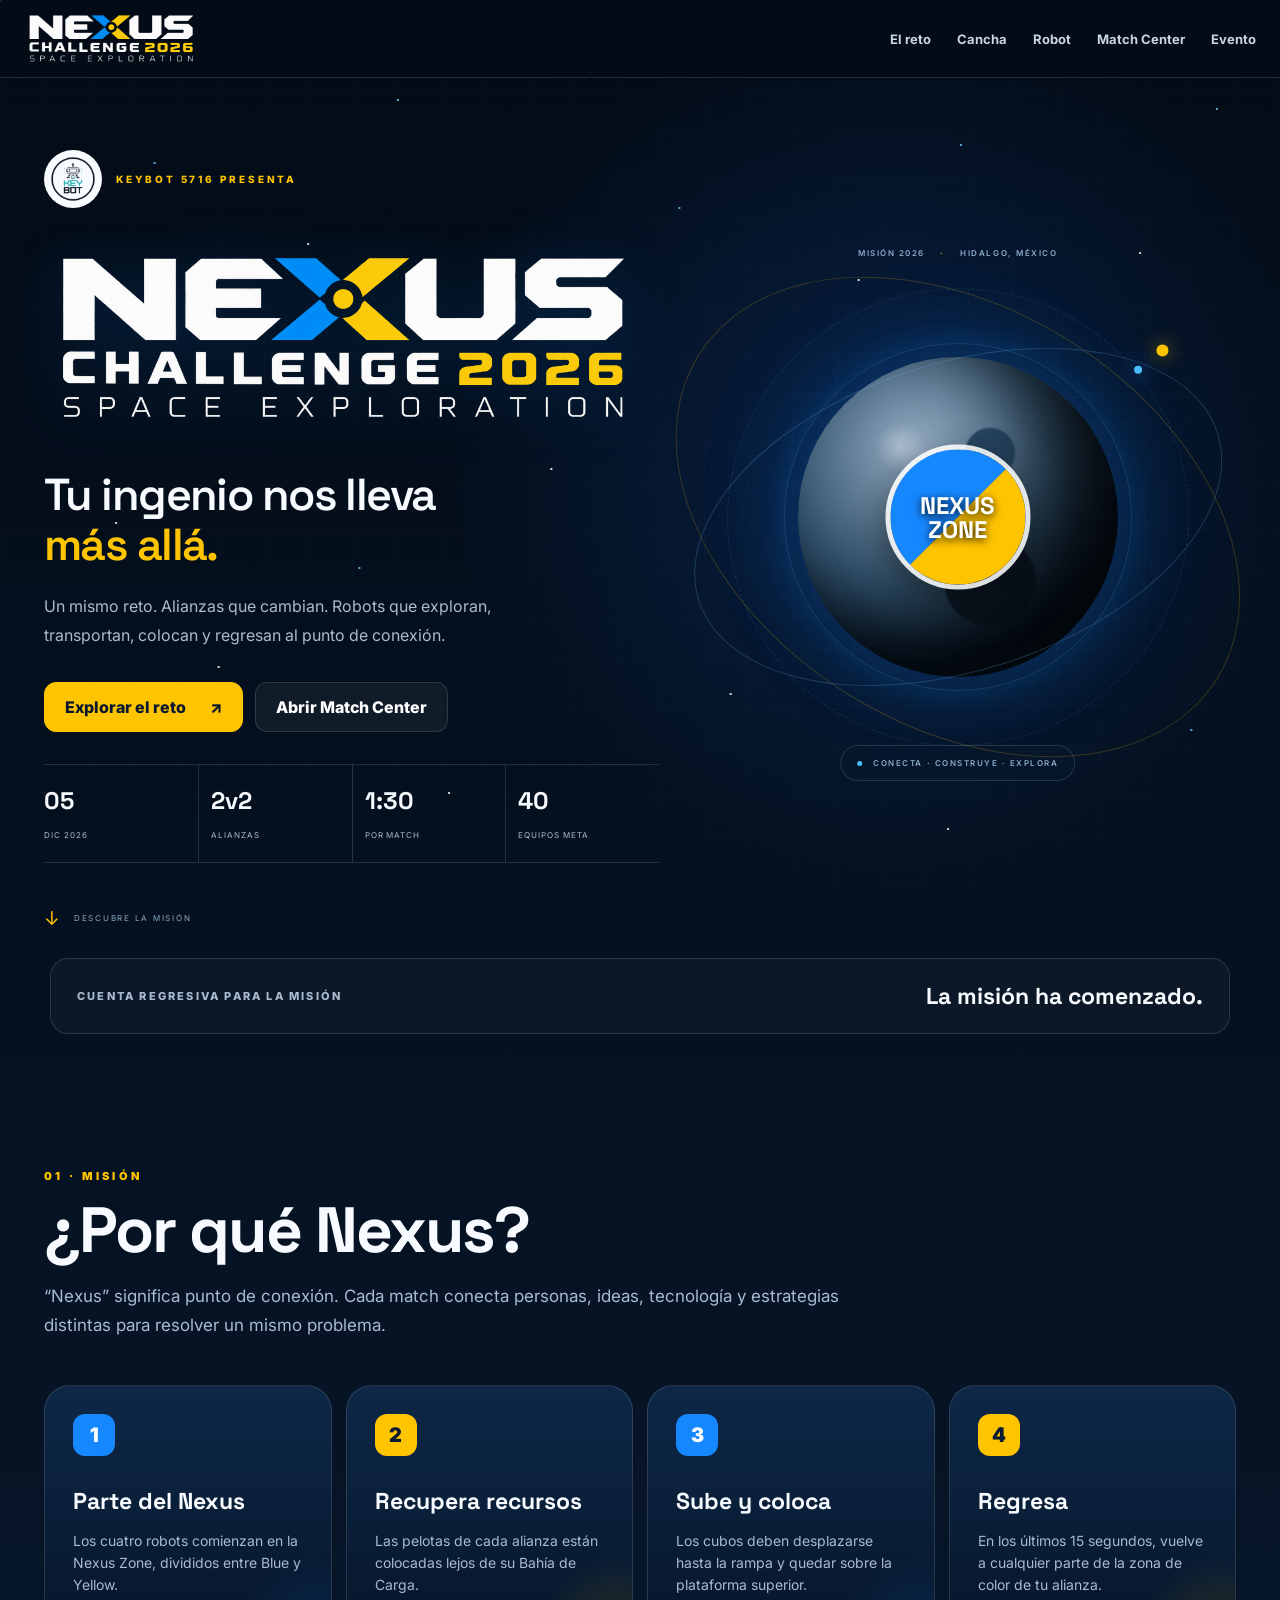
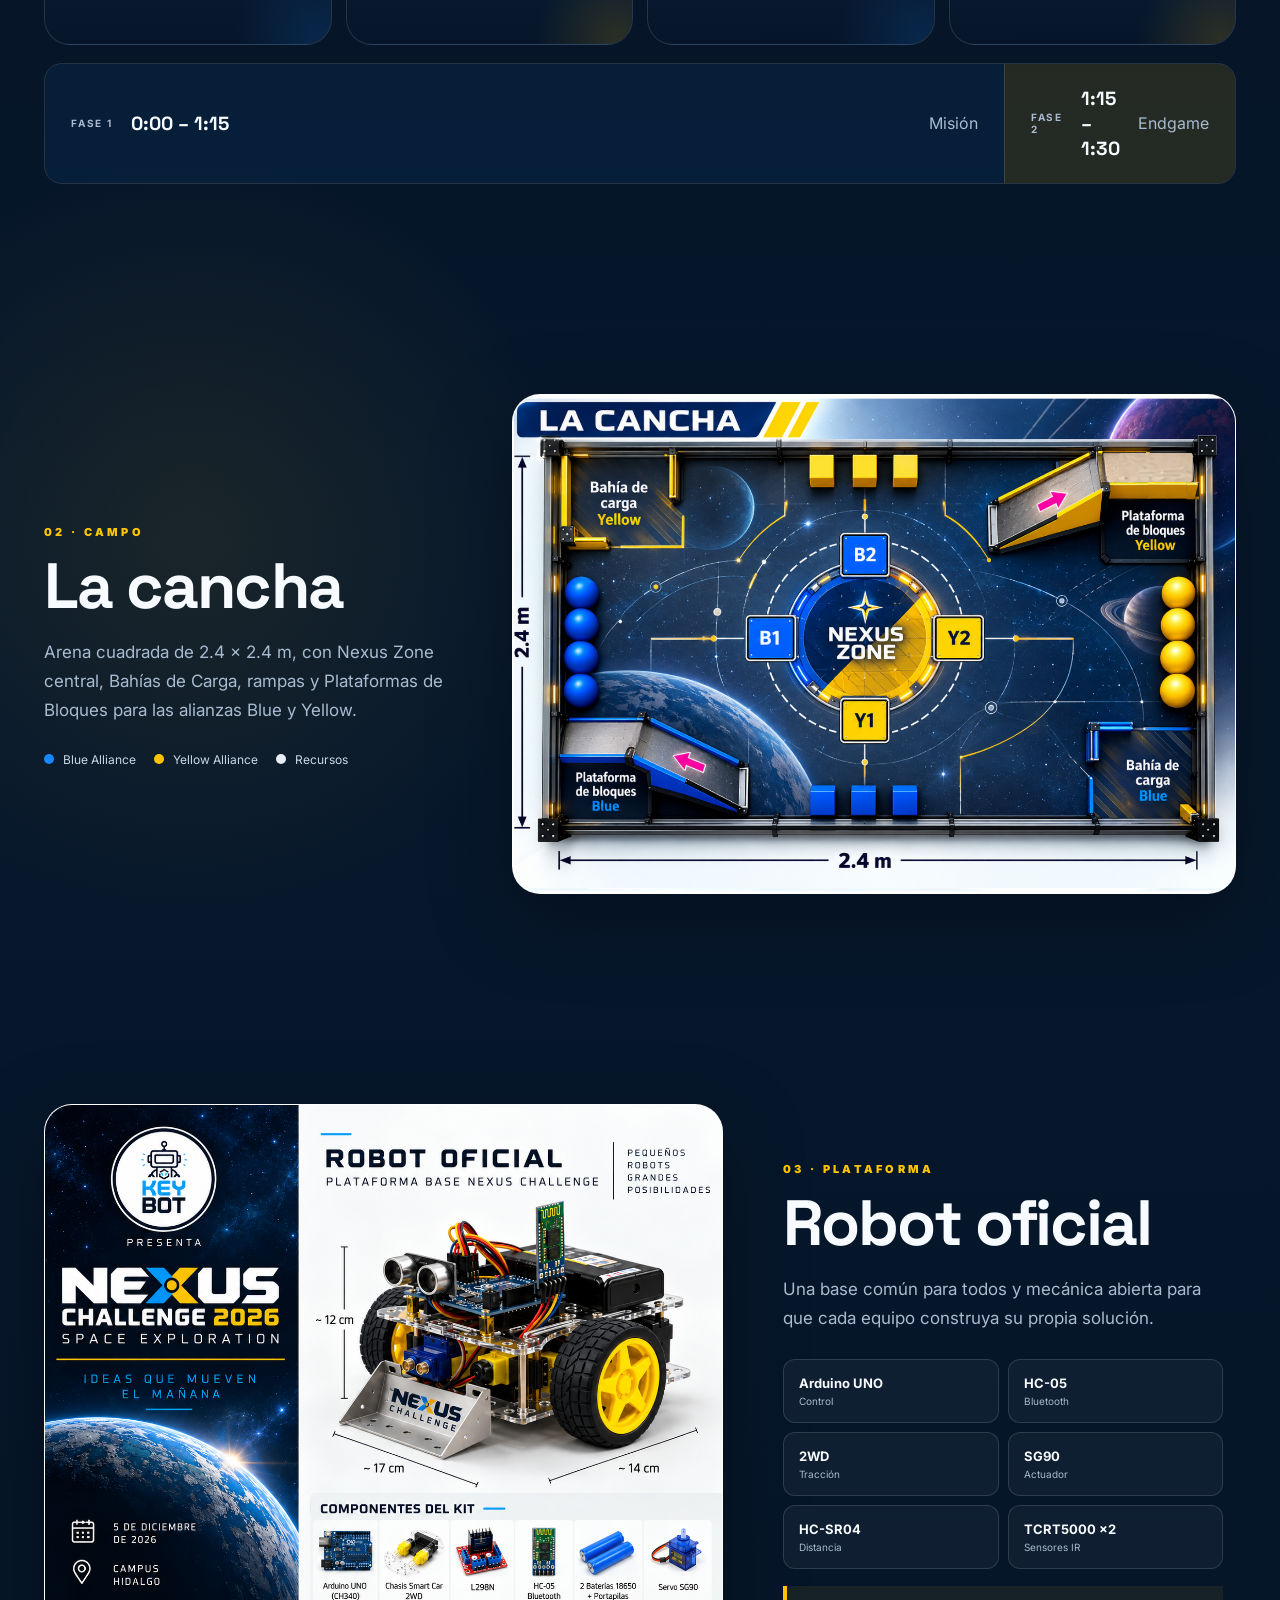
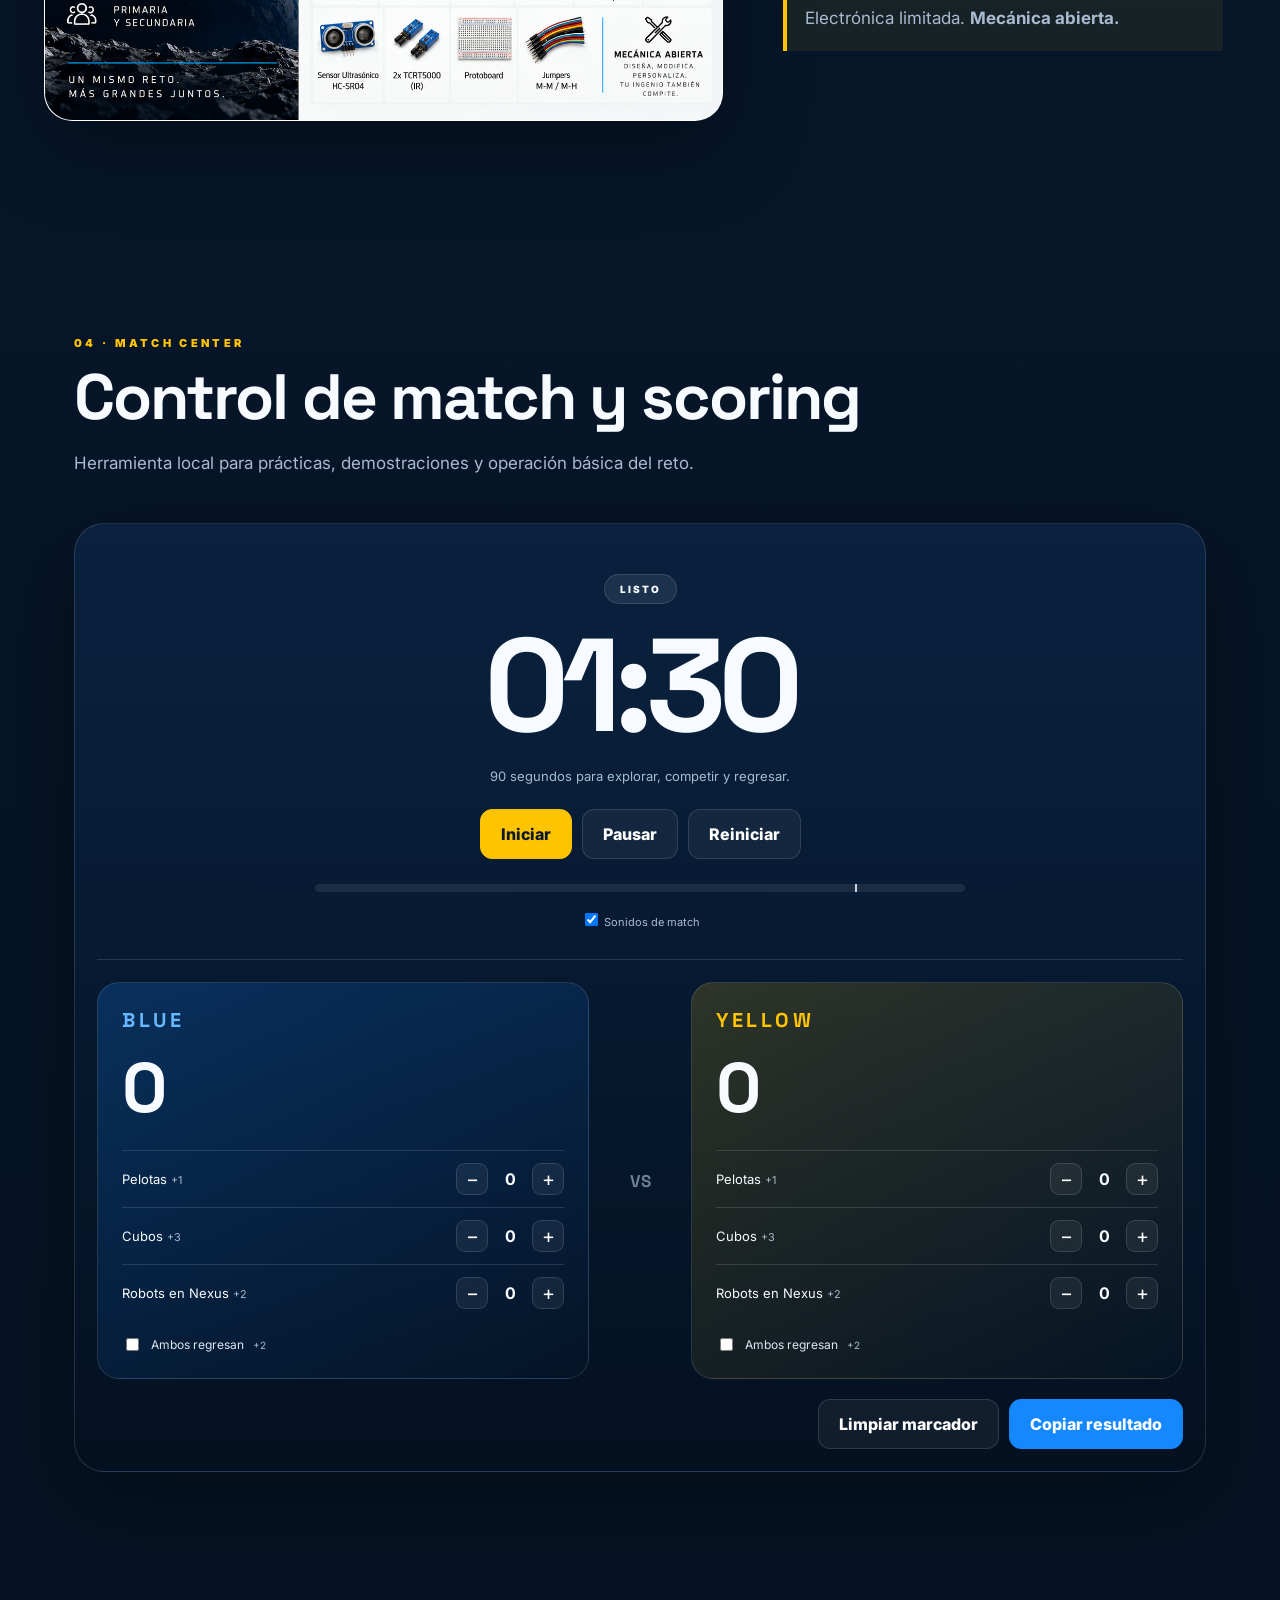
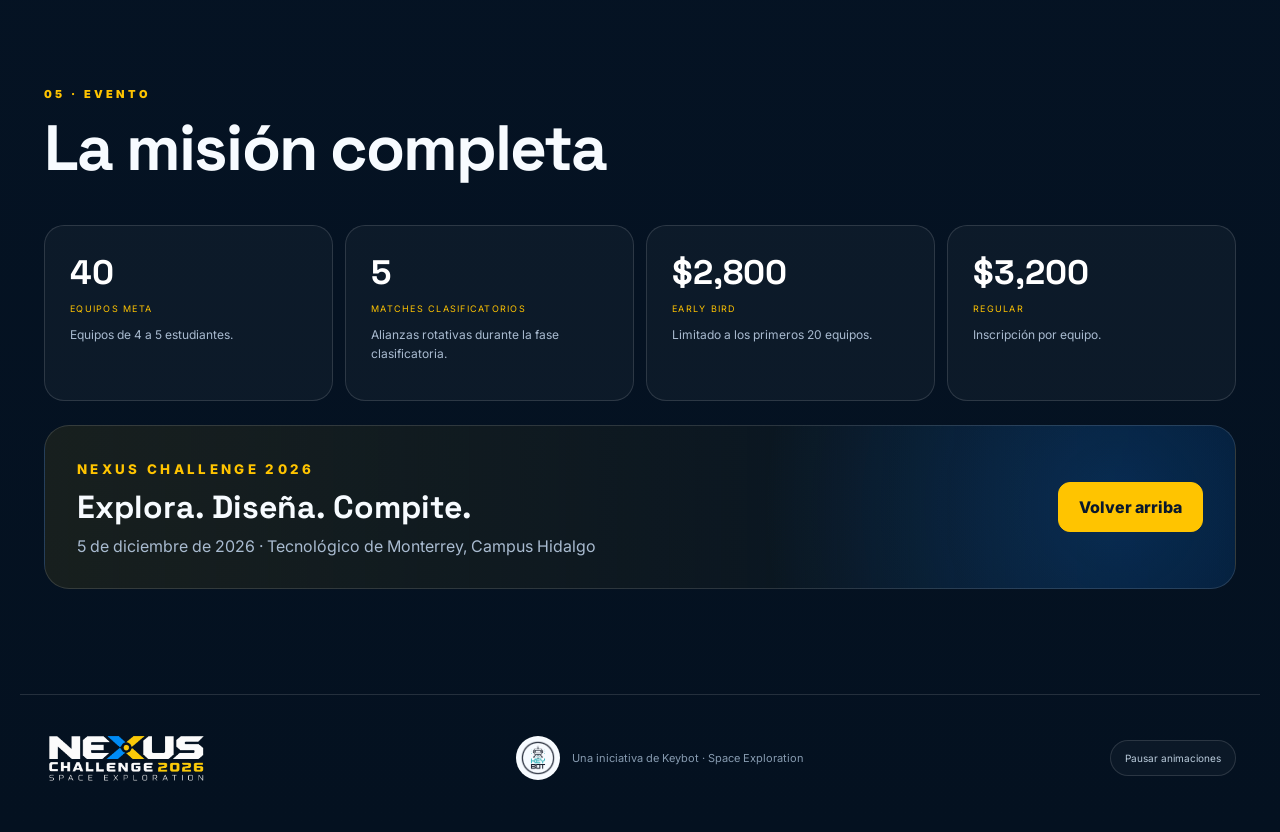
==== commit 21753dea: "Mostrar Keybot en portada y pie de página" ====
--- a/Nexus_Challenge_2026_WebApp/index.html
+++ b/Nexus_Challenge_2026_WebApp/index.html
@@ -35,7 +35,7 @@
   <main>
     <section class="hero" id="inicio">
       <div class="hero-copy">
-        <div class="eyebrow"><span class="signal-dot" aria-hidden="true"></span> KEYBOT 5716 PRESENTA</div>
+        <div class="eyebrow organizer"><span class="organizer-logo"><img src="assets/keybot-logo.png" alt="Keybot" width="1227" height="1227" /></span><span>KEYBOT 5716 PRESENTA</span></div>
         <h1><img class="hero-logo" src="assets/nexus-logo.png" alt="Nexus Challenge 2026 · Space Exploration" width="2152" height="731" fetchpriority="high" /></h1>
         <h2>Tu ingenio nos lleva<br><span>más allá.</span></h2>
         <p>
@@ -320,7 +320,7 @@
 
   <footer>
     <a href="#inicio"><img class="footer-logo" src="assets/nexus-logo.png" alt="Nexus Challenge 2026" width="2152" height="731" loading="lazy" /></a>
-    <span>Una iniciativa de Keybot · Space Exploration</span>
+    <span class="footer-organizer"><span class="organizer-logo"><img src="assets/keybot-logo.png" alt="Keybot" width="1227" height="1227" loading="lazy" /></span><span>Una iniciativa de Keybot · Space Exploration</span></span>
     <button class="motion-toggle" id="motionToggle" type="button" aria-pressed="false">Pausar animaciones</button>
   </footer>
 
--- a/Nexus_Challenge_2026_WebApp/styles.css
+++ b/Nexus_Challenge_2026_WebApp/styles.css
@@ -394,3 +394,9 @@
   html:not([data-motion="playing"]) *,html:not([data-motion="playing"]) *::before,html:not([data-motion="playing"]) *::after{animation:none!important;transition:none!important}
   html:not([data-motion="playing"]) .reveal{opacity:1;transform:none}
 }
+.organizer{gap:14px}
+.organizer-logo{display:inline-flex;align-items:center;justify-content:center;flex-shrink:0;width:58px;height:58px;padding:4px;background:#f7fbff;border:1px solid rgba(255,255,255,.35);border-radius:50%}
+.organizer-logo img{display:block;width:100%;height:100%;object-fit:contain}
+.footer-organizer{display:flex;align-items:center;gap:12px}
+.footer-organizer .organizer-logo{width:44px;height:44px;padding:3px}
+@media(max-width:600px){.organizer-logo{width:48px;height:48px}.organizer{gap:12px}}
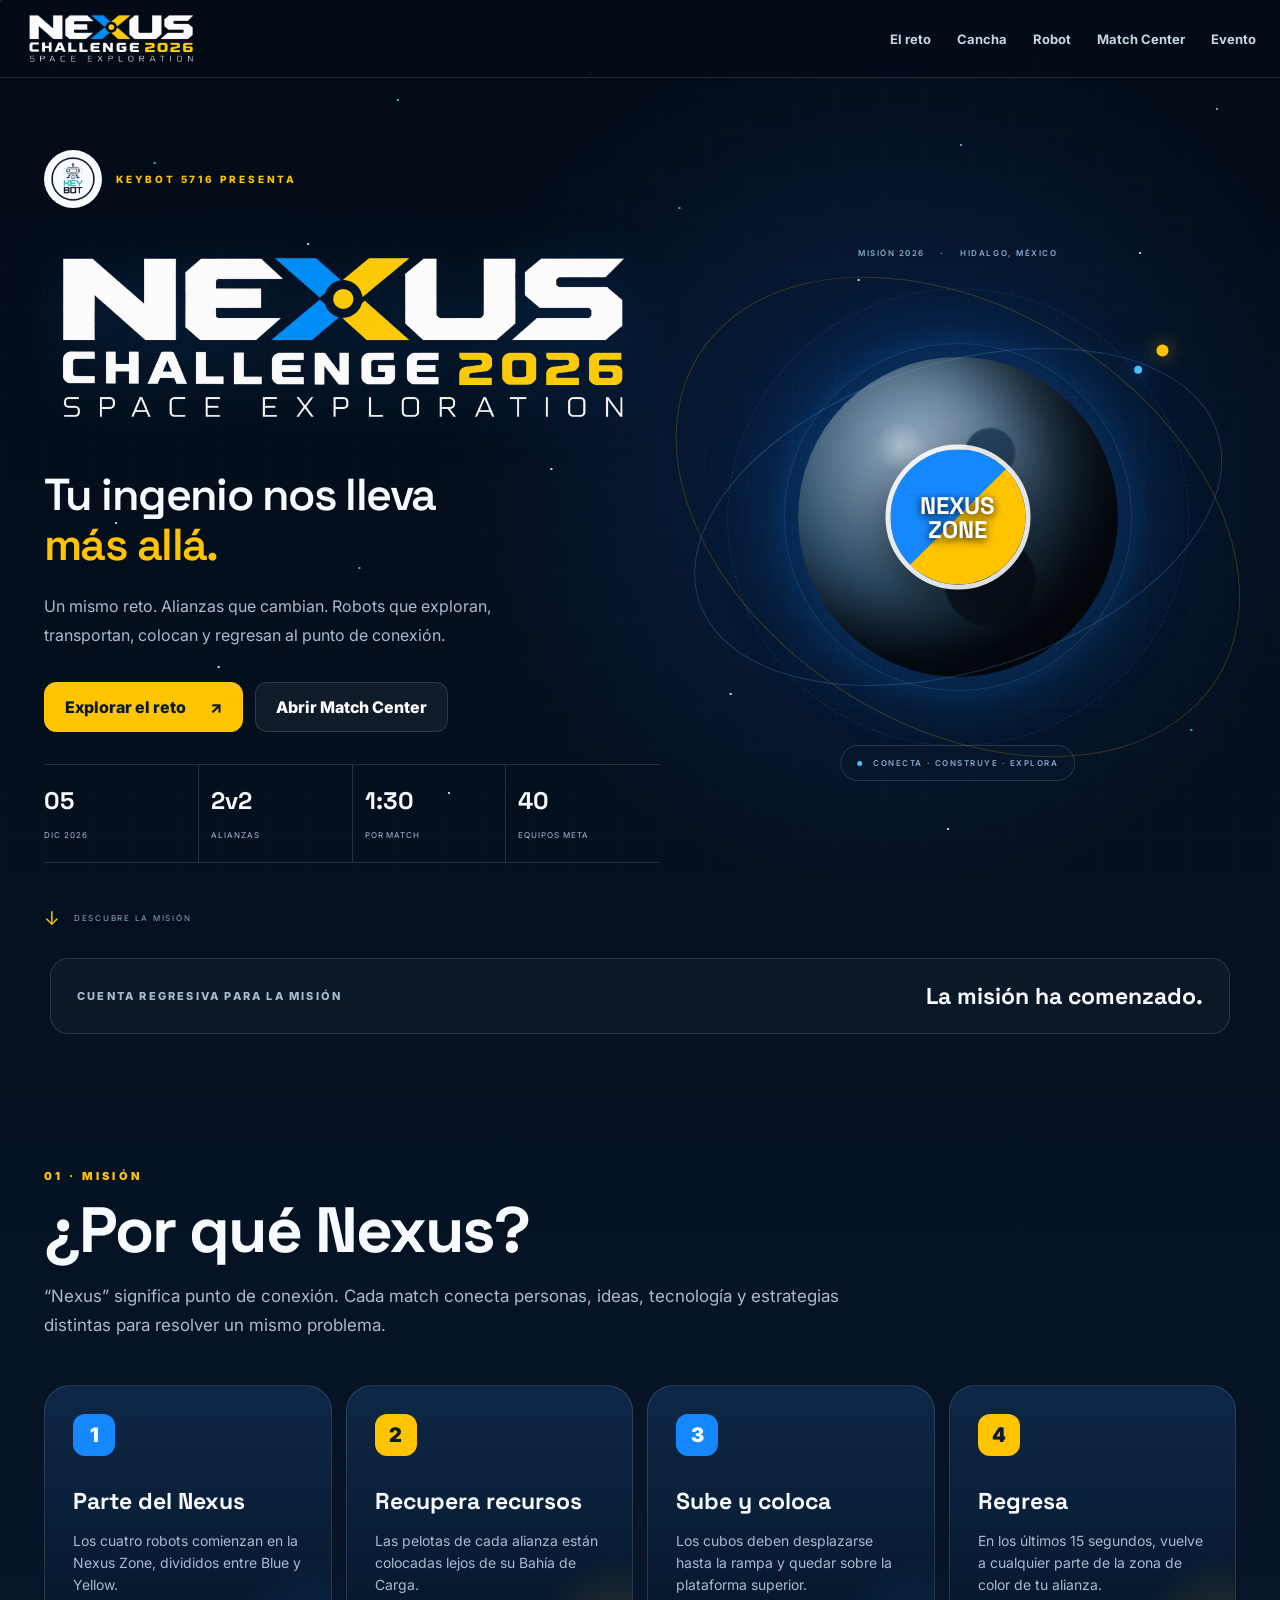
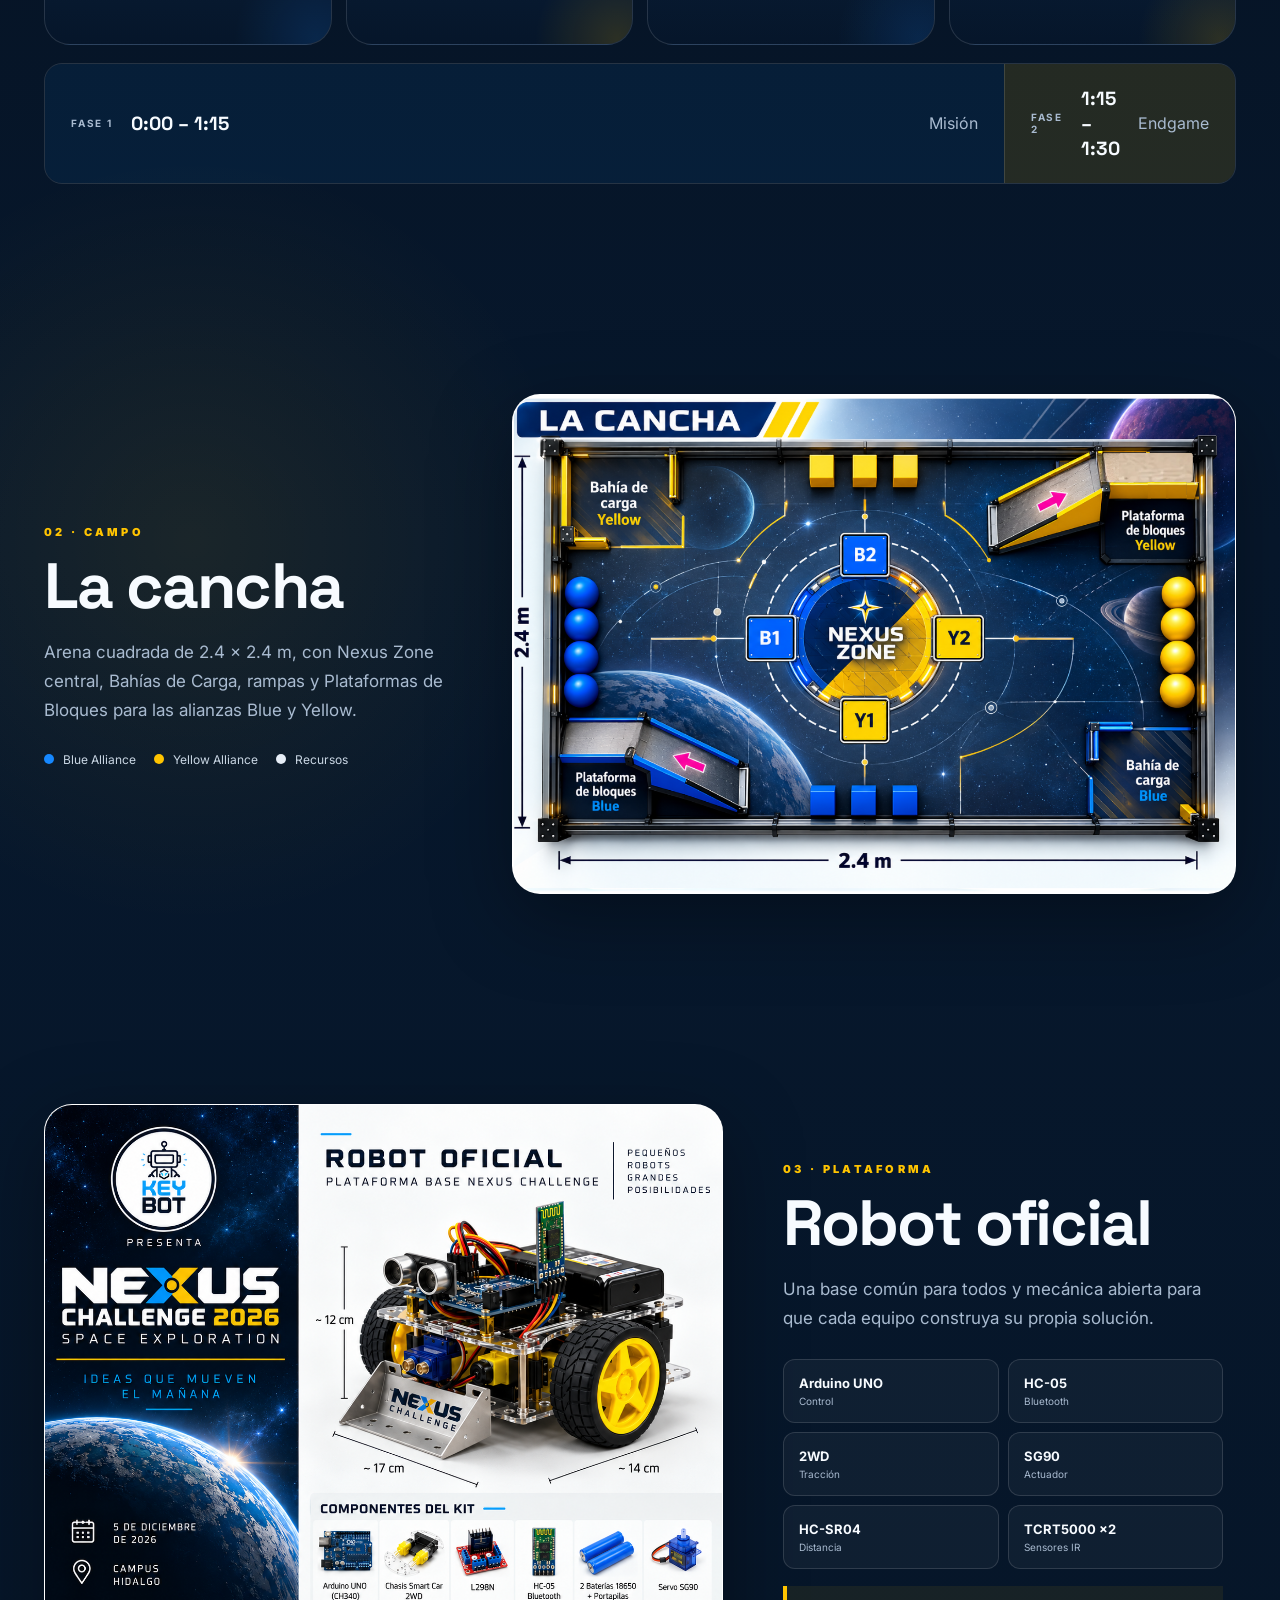
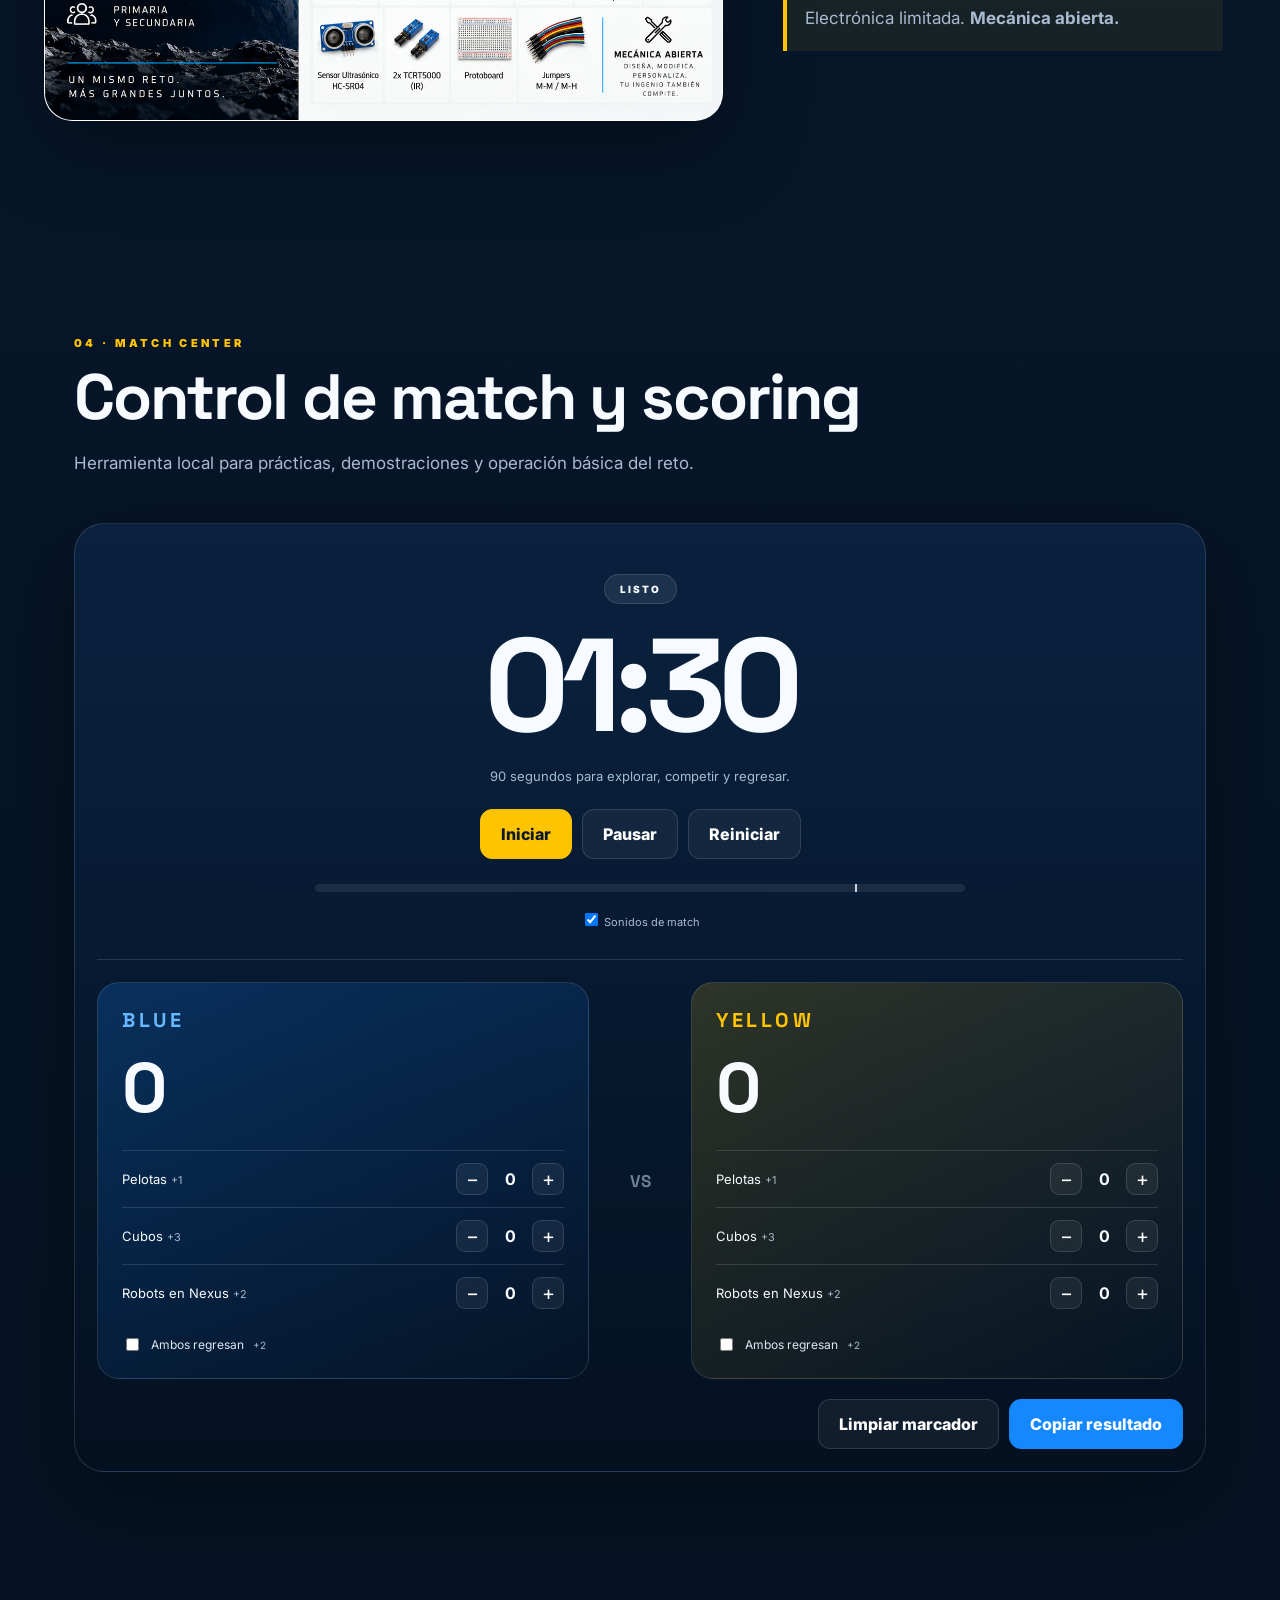
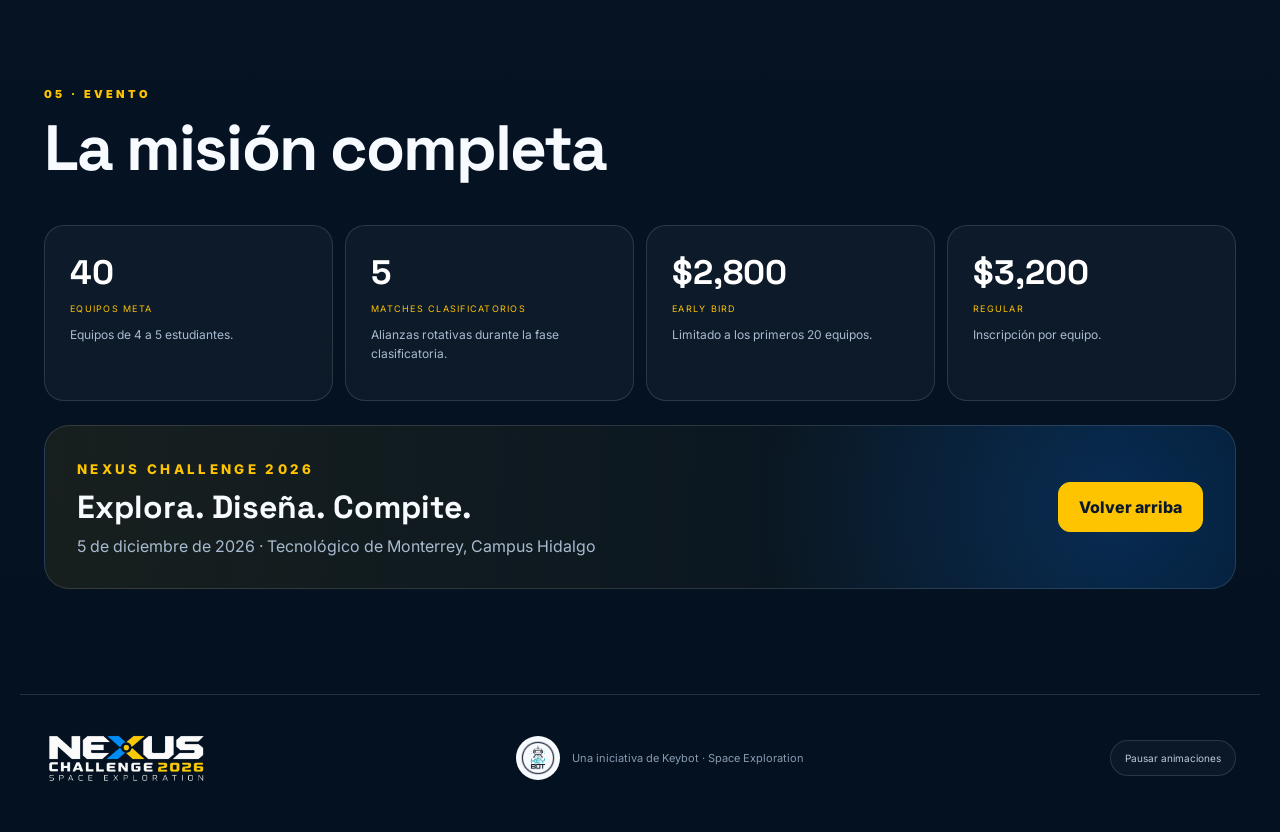
==== commit 0317753a: "Actualizar caché de estilos y tamaño de Keybot" ====
--- a/Nexus_Challenge_2026_WebApp/index.html
+++ b/Nexus_Challenge_2026_WebApp/index.html
@@ -9,7 +9,7 @@
   <link rel="preconnect" href="https://fonts.googleapis.com">
   <link rel="preconnect" href="https://fonts.gstatic.com" crossorigin>
   <link href="https://fonts.googleapis.com/css2?family=Inter:wght@400;500;600;700;800;900&family=Space+Grotesk:wght@500;600;700&display=swap" rel="stylesheet">
-  <link rel="stylesheet" href="styles.css" />
+  <link rel="stylesheet" href="styles.css?v=20261101-keybot" />
 </head>
 <body>
   <div class="stars stars-a" aria-hidden="true"></div>
@@ -35,7 +35,7 @@
   <main>
     <section class="hero" id="inicio">
       <div class="hero-copy">
-        <div class="eyebrow organizer"><span class="organizer-logo"><img src="assets/keybot-logo.png" alt="Keybot" width="1227" height="1227" /></span><span>KEYBOT 5716 PRESENTA</span></div>
+        <div class="eyebrow organizer"><span class="organizer-logo"><img src="assets/keybot-logo.png" alt="Keybot" width="58" height="58" /></span><span>KEYBOT 5716 PRESENTA</span></div>
         <h1><img class="hero-logo" src="assets/nexus-logo.png" alt="Nexus Challenge 2026 · Space Exploration" width="2152" height="731" fetchpriority="high" /></h1>
         <h2>Tu ingenio nos lleva<br><span>más allá.</span></h2>
         <p>
@@ -320,7 +320,7 @@
 
   <footer>
     <a href="#inicio"><img class="footer-logo" src="assets/nexus-logo.png" alt="Nexus Challenge 2026" width="2152" height="731" loading="lazy" /></a>
-    <span class="footer-organizer"><span class="organizer-logo"><img src="assets/keybot-logo.png" alt="Keybot" width="1227" height="1227" loading="lazy" /></span><span>Una iniciativa de Keybot · Space Exploration</span></span>
+    <span class="footer-organizer"><span class="organizer-logo"><img src="assets/keybot-logo.png" alt="Keybot" width="44" height="44" loading="lazy" /></span><span>Una iniciativa de Keybot · Space Exploration</span></span>
     <button class="motion-toggle" id="motionToggle" type="button" aria-pressed="false">Pausar animaciones</button>
   </footer>
 
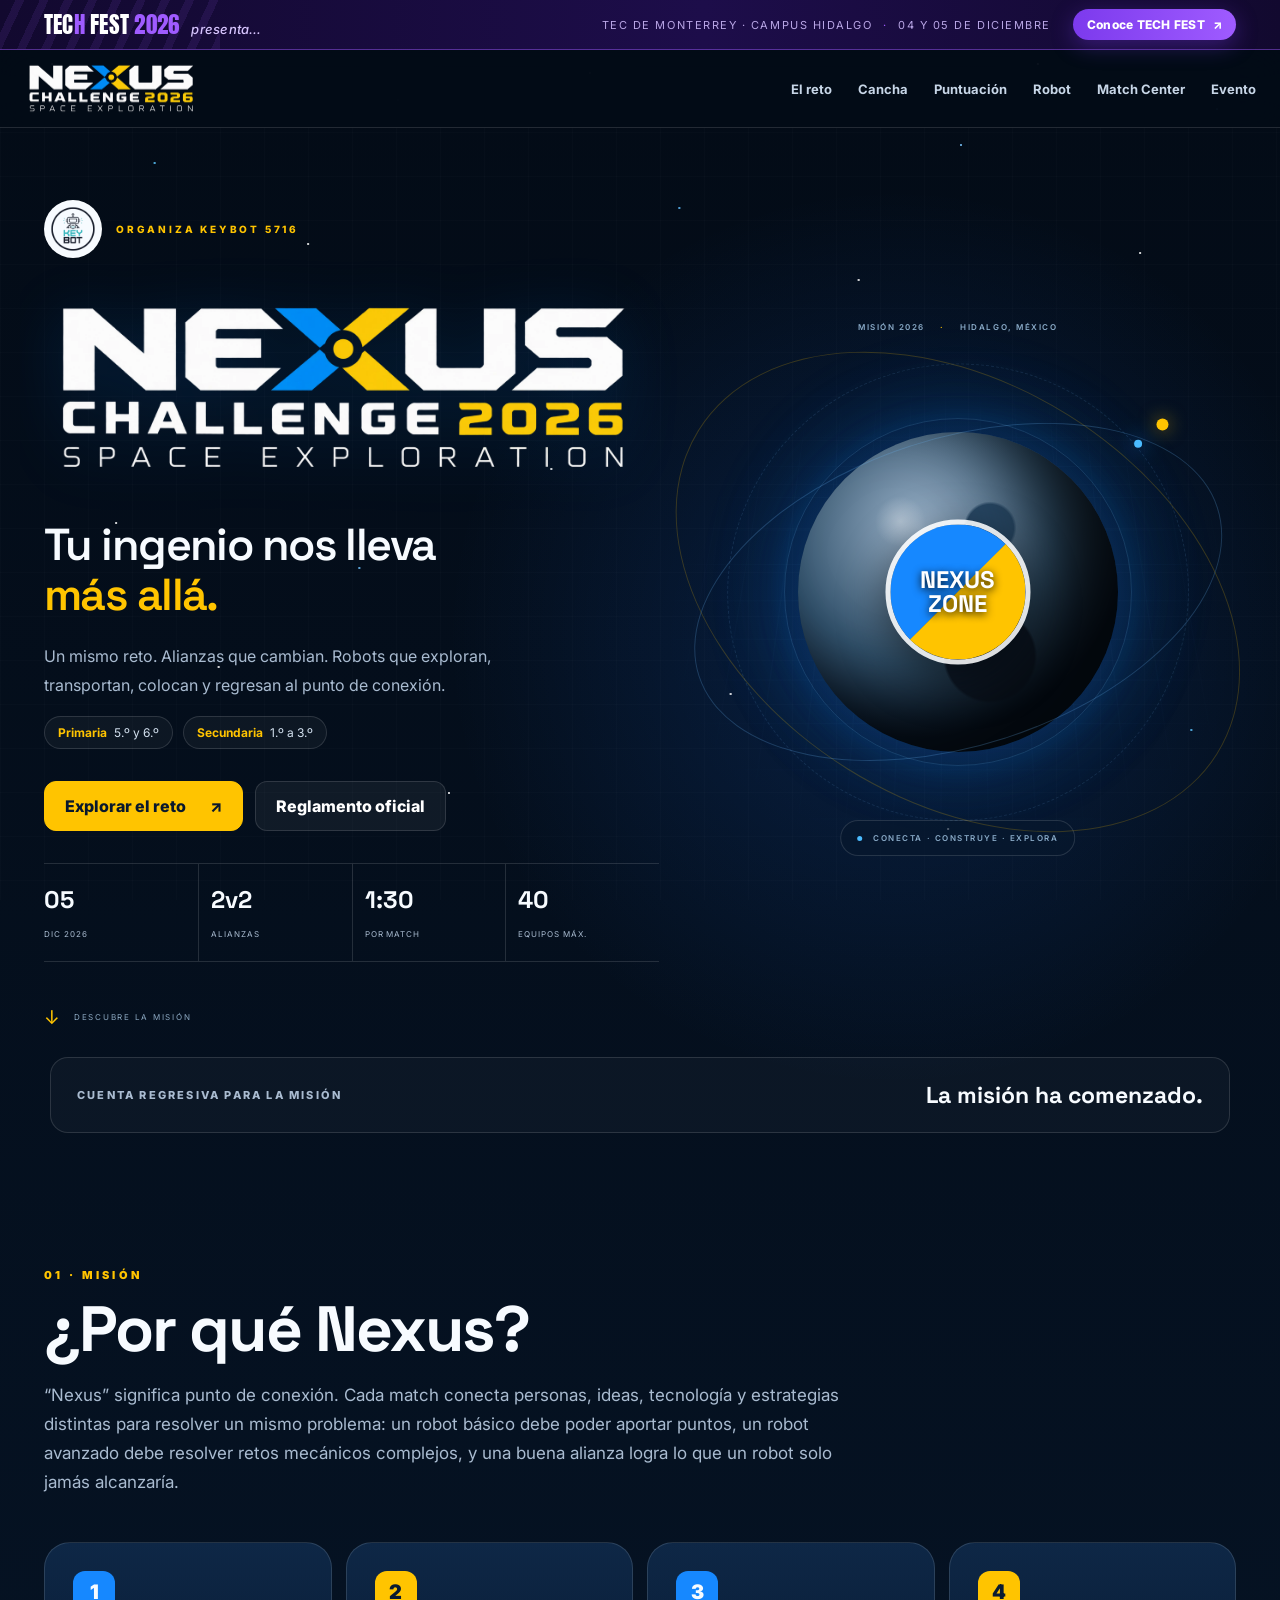
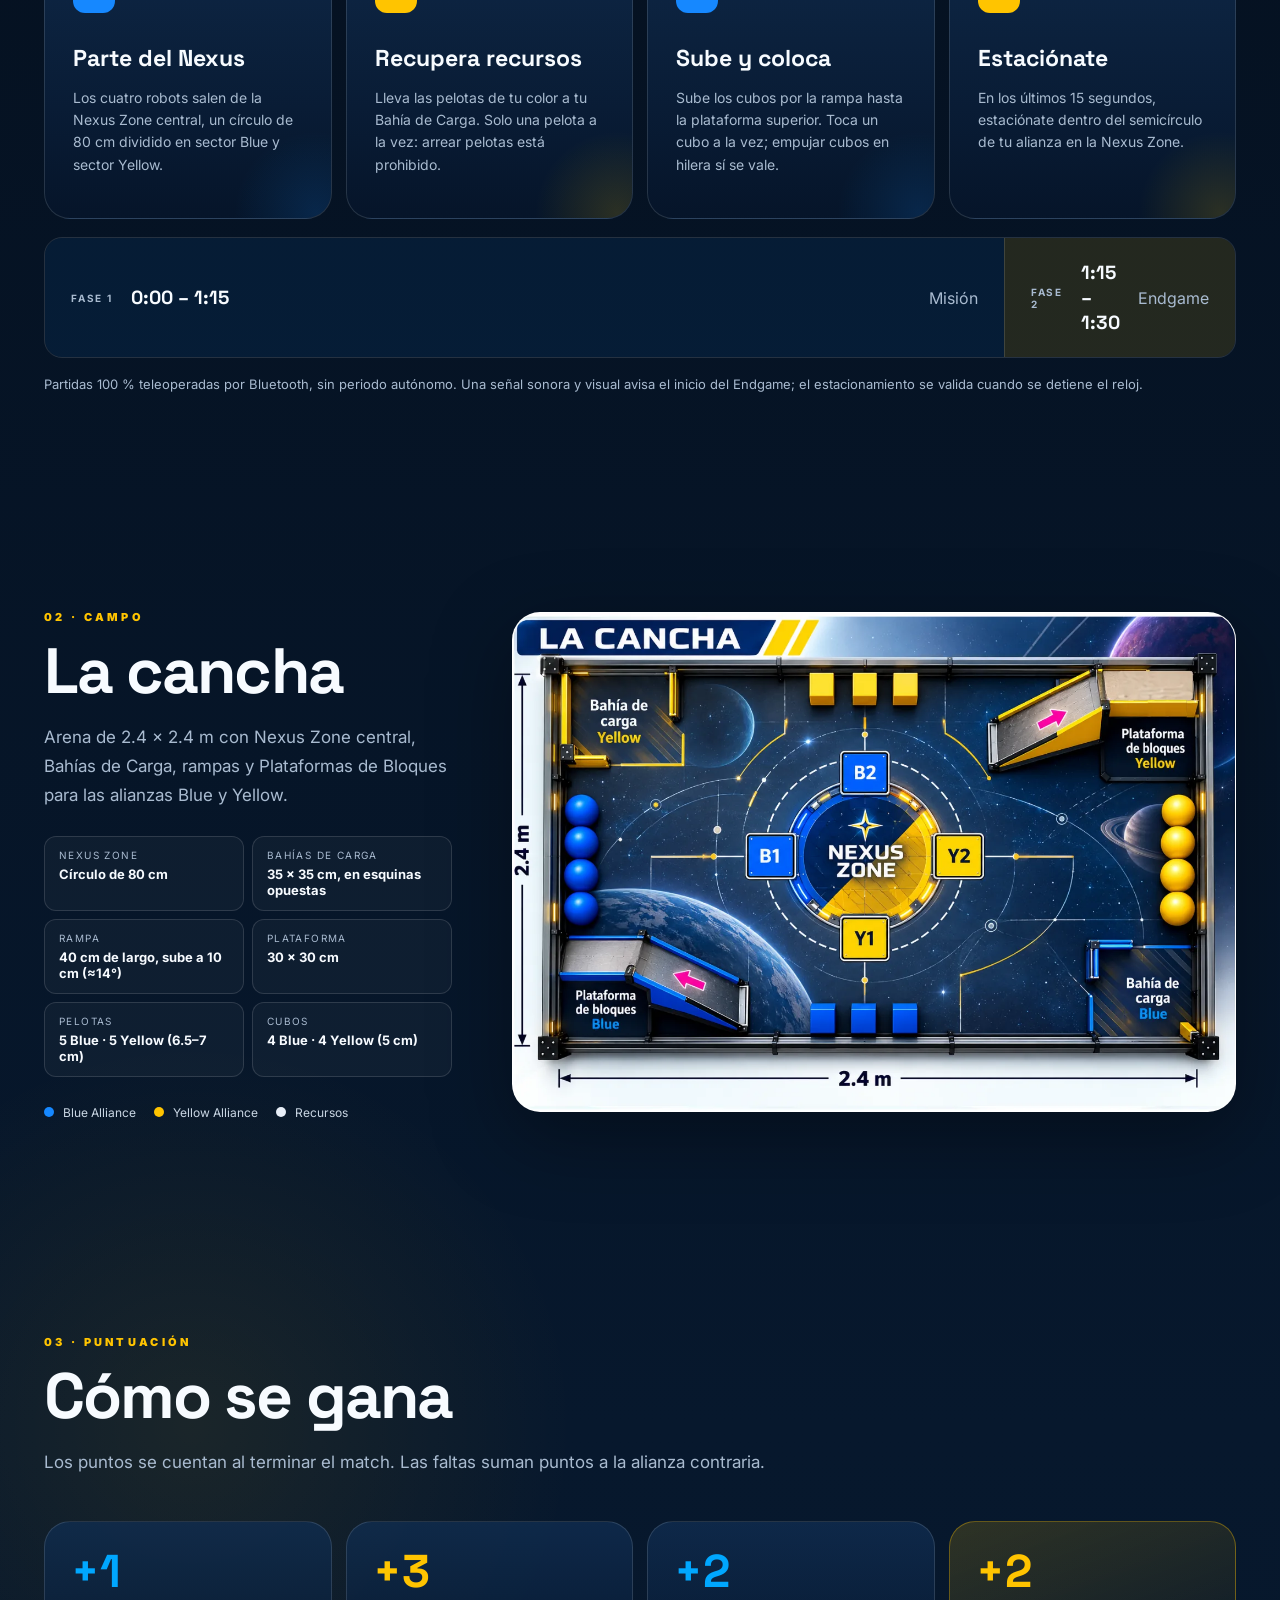
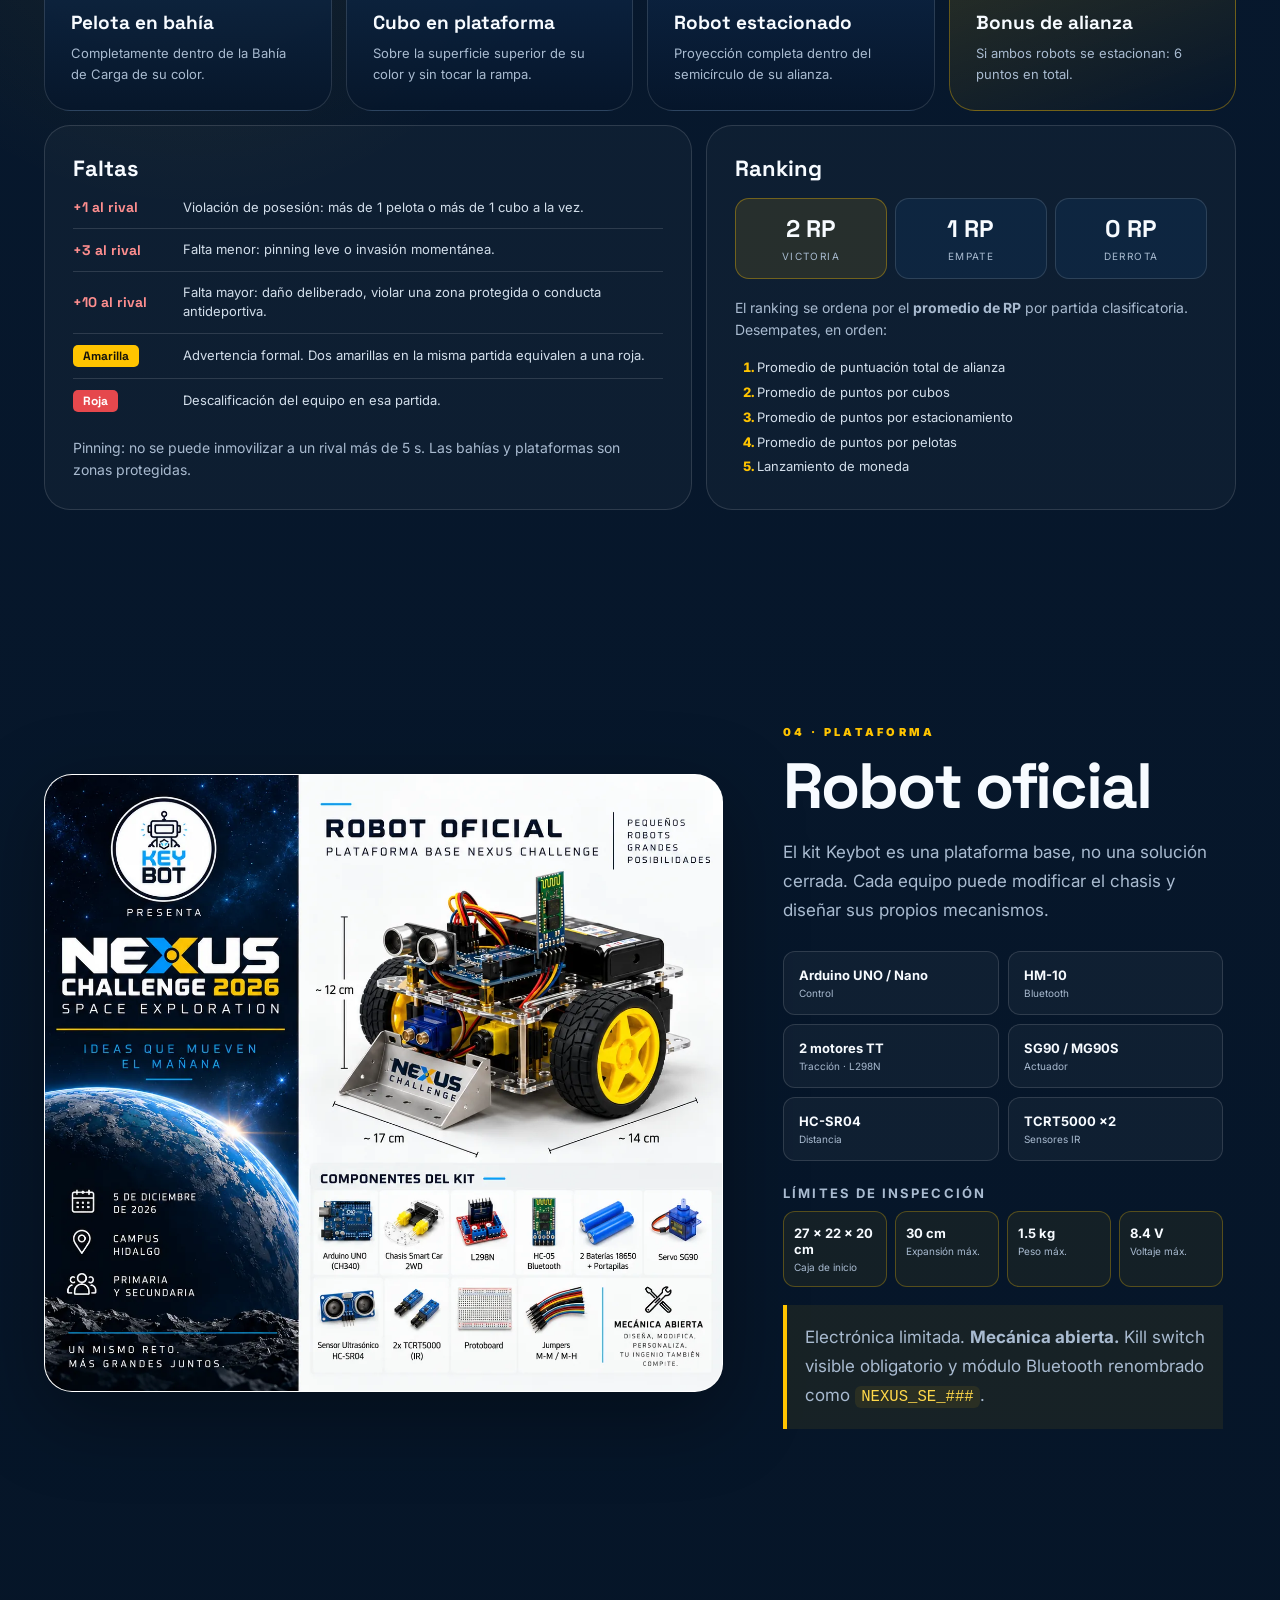
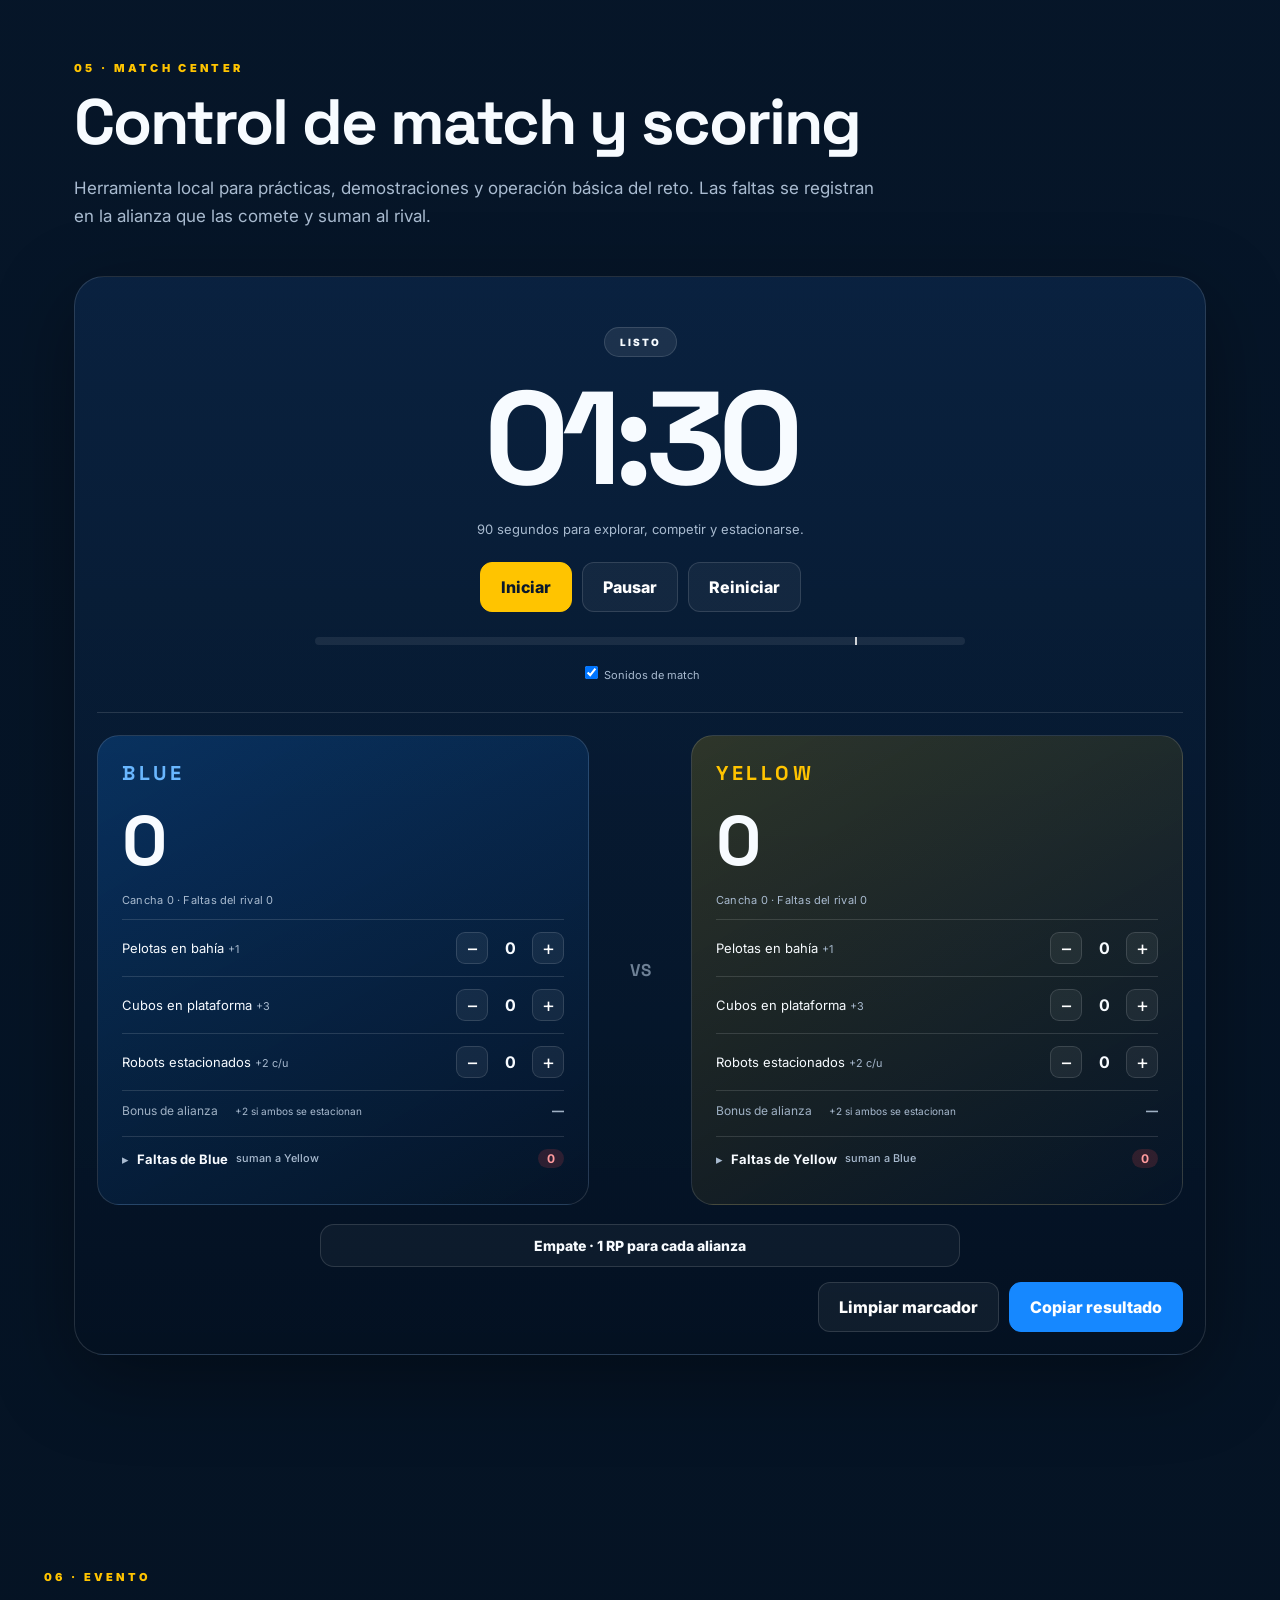
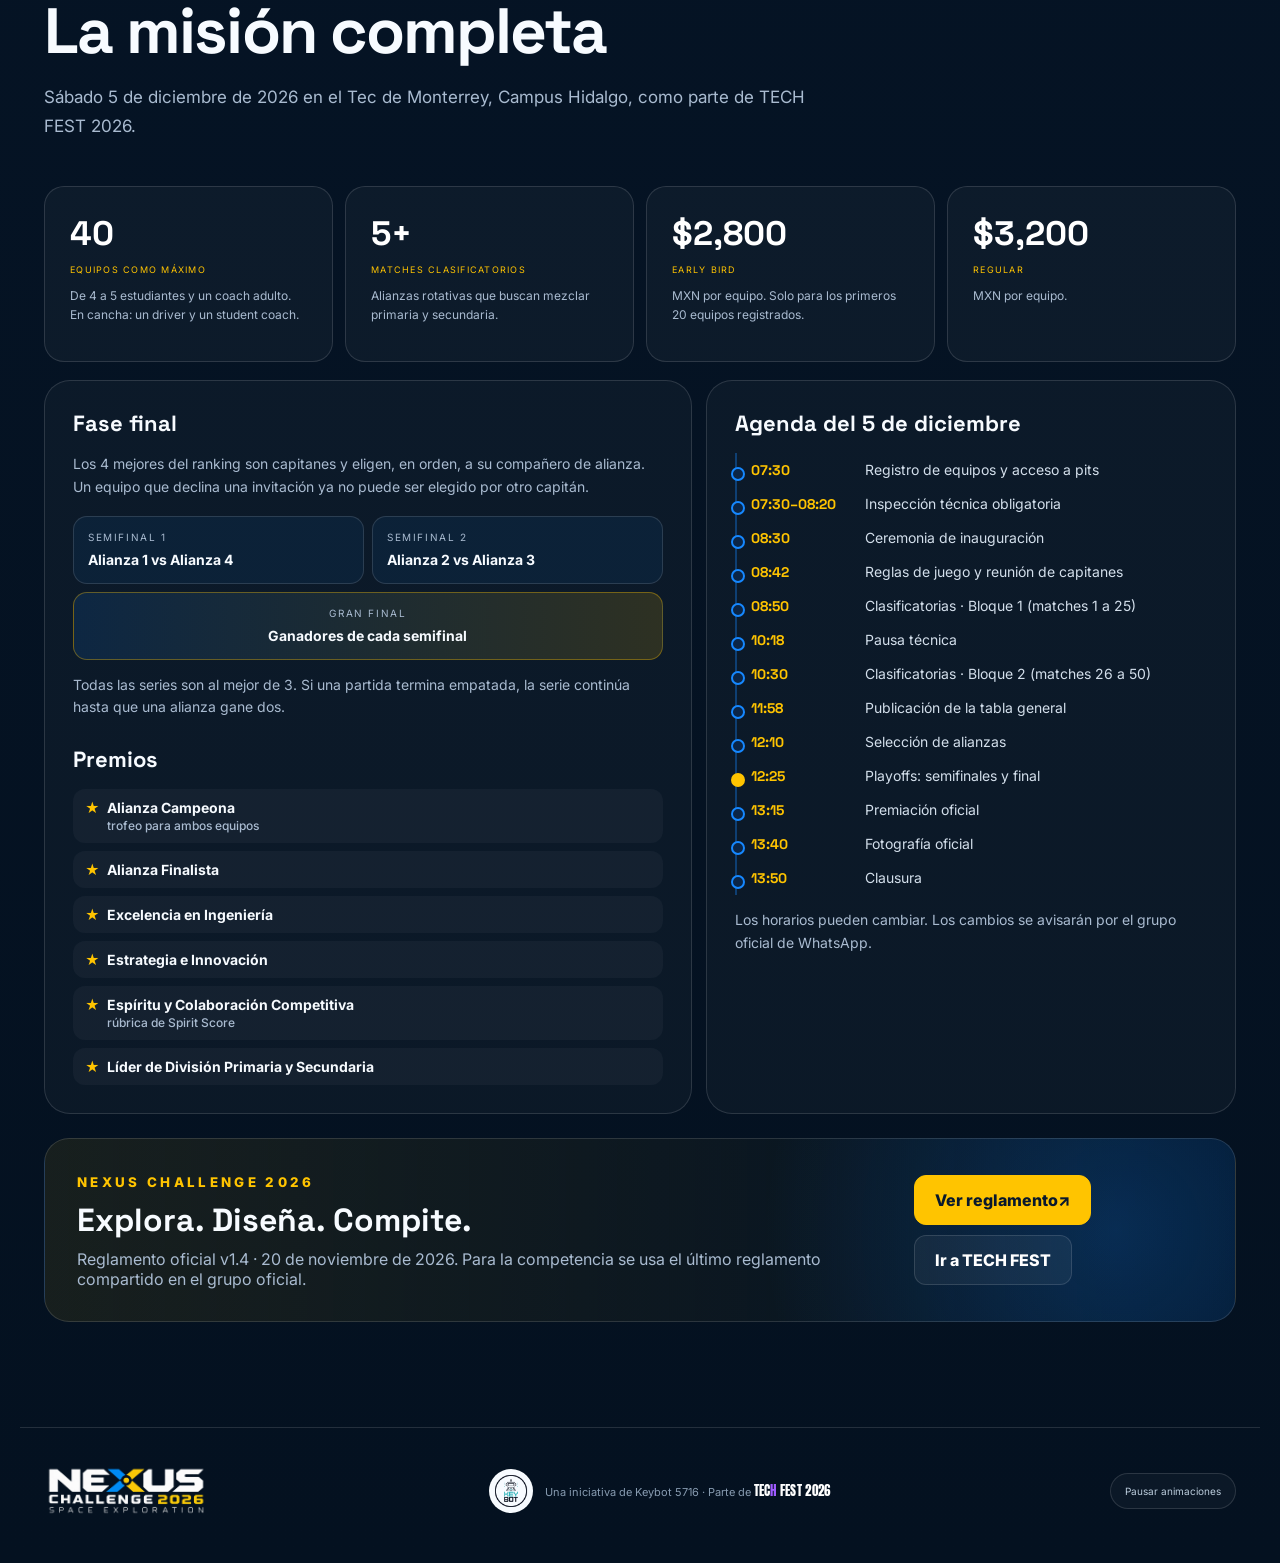
==== commit 19b29131: "TECH FEST presenta: barra superior, homologación con Reglamento v1.4 y optimización de imágenes - Ba" ====
--- a/Nexus_Challenge_2026_WebApp/index.html
+++ b/Nexus_Challenge_2026_WebApp/index.html
@@ -1,330 +1,511 @@
-<!doctype html>
-<html lang="es">
-<head>
-  <meta charset="utf-8" />
-  <meta name="viewport" content="width=device-width,initial-scale=1" />
-  <meta name="theme-color" content="#07182d" />
-  <meta name="description" content="Nexus Challenge 2026: Space Exploration · competencia de robótica escolar de Keybot." />
-  <title>Nexus Challenge 2026 · Space Exploration</title>
-  <link rel="preconnect" href="https://fonts.googleapis.com">
-  <link rel="preconnect" href="https://fonts.gstatic.com" crossorigin>
-  <link href="https://fonts.googleapis.com/css2?family=Inter:wght@400;500;600;700;800;900&family=Space+Grotesk:wght@500;600;700&display=swap" rel="stylesheet">
-  <link rel="stylesheet" href="styles.css?v=20261101-keybot" />
-</head>
-<body>
-  <div class="stars stars-a" aria-hidden="true"></div>
-  <div class="stars stars-b" aria-hidden="true"></div>
-  <a class="skip-link" href="#reto">Saltar al contenido</a>
-
-  <header class="topbar">
-    <a class="brand" href="#inicio" aria-label="Nexus Challenge">
-      <img class="brand-logo" src="assets/nexus-logo.png" alt="Nexus Challenge 2026 · Space Exploration" width="2152" height="731" />
-    </a>
-
-    <button class="menu-btn" id="menuBtn" aria-label="Abrir menú" aria-controls="nav" aria-expanded="false">☰</button>
-
-    <nav id="nav">
-      <a href="#reto">El reto</a>
-      <a href="#cancha">Cancha</a>
-      <a href="#robot">Robot</a>
-      <a href="#match">Match Center</a>
-      <a href="#evento">Evento</a>
-    </nav>
-  </header>
-
-  <main>
-    <section class="hero" id="inicio">
-      <div class="hero-copy">
-        <div class="eyebrow organizer"><span class="organizer-logo"><img src="assets/keybot-logo.png" alt="Keybot" width="58" height="58" /></span><span>KEYBOT 5716 PRESENTA</span></div>
-        <h1><img class="hero-logo" src="assets/nexus-logo.png" alt="Nexus Challenge 2026 · Space Exploration" width="2152" height="731" fetchpriority="high" /></h1>
-        <h2>Tu ingenio nos lleva<br><span>más allá.</span></h2>
-        <p>
-          Un mismo reto. Alianzas que cambian. Robots que exploran, transportan,
-          colocan y regresan al punto de conexión.
-        </p>
-
-        <div class="hero-actions">
-          <a class="btn btn-yellow" href="#reto">Explorar el reto <span aria-hidden="true">↗</span></a>
-          <a class="btn btn-ghost" href="#match">Abrir Match Center</a>
-        </div>
-
-        <div class="hero-meta">
-          <div><b>05</b><span>DIC 2026</span></div>
-          <div><b>2v2</b><span>ALIANZAS</span></div>
-          <div><b>1:30</b><span>POR MATCH</span></div>
-          <div><b>40</b><span>EQUIPOS META</span></div>
-        </div>
-      </div>
-
-      <div class="hero-orbit" aria-hidden="true">
-        <div class="orbital-grid"></div>
-        <div class="planet"></div>
-        <div class="orbit orbit-1"></div>
-        <div class="orbit orbit-2"></div>
-        <div class="orbit orbit-3"></div>
-        <div class="satellite-track"><div class="satellite"></div></div>
-        <div class="satellite-track track-blue"><div class="satellite"></div></div>
-        <div class="nexus-emblem">
-          <span class="half blue"></span>
-          <span class="half yellow"></span>
-          <b>NEXUS<br>ZONE</b>
-        </div>
-        <div class="orbit-coordinate coordinate-top">MISIÓN 2026 <span>·</span> HIDALGO, MÉXICO</div>
-        <div class="orbit-coordinate coordinate-bottom"><i></i> CONECTA · CONSTRUYE · EXPLORA</div>
-      </div>
-      <a class="scroll-cue" href="#reto"><span aria-hidden="true">↓</span> DESCUBRE LA MISIÓN</a>
-    </section>
-
-    <section class="countdown-wrap">
-      <span>Cuenta regresiva para la misión</span>
-      <div id="countdown" class="countdown">
-        <div><strong id="cdDays">—</strong><small>días</small></div>
-        <div><strong id="cdHours">—</strong><small>horas</small></div>
-        <div><strong id="cdMinutes">—</strong><small>min</small></div>
-        <div><strong id="cdSeconds">—</strong><small>seg</small></div>
-      </div>
-    </section>
-
-    <section class="section" id="reto">
-      <div class="section-heading">
-        <span>01 · MISIÓN</span>
-        <h2>¿Por qué Nexus?</h2>
-        <p>
-          “Nexus” significa punto de conexión. Cada match conecta personas,
-          ideas, tecnología y estrategias distintas para resolver un mismo problema.
-        </p>
-      </div>
-
-      <div class="mission-grid">
-        <article class="mission-card">
-          <span class="step">1</span>
-          <h3>Parte del Nexus</h3>
-          <p>Los cuatro robots comienzan en la Nexus Zone, divididos entre Blue y Yellow.</p>
-        </article>
-        <article class="mission-card">
-          <span class="step">2</span>
-          <h3>Recupera recursos</h3>
-          <p>Las pelotas de cada alianza están colocadas lejos de su Bahía de Carga.</p>
-        </article>
-        <article class="mission-card">
-          <span class="step">3</span>
-          <h3>Sube y coloca</h3>
-          <p>Los cubos deben desplazarse hasta la rampa y quedar sobre la plataforma superior.</p>
-        </article>
-        <article class="mission-card">
-          <span class="step">4</span>
-          <h3>Regresa</h3>
-          <p>En los últimos 15 segundos, vuelve a cualquier parte de la zona de color de tu alianza.</p>
-        </article>
-      </div>
-
-      <div class="phase-strip">
-        <div>
-          <b>FASE 1</b>
-          <strong>0:00 – 1:15</strong>
-          <span>Misión</span>
-        </div>
-        <div class="endgame">
-          <b>FASE 2</b>
-          <strong>1:15 – 1:30</strong>
-          <span>Endgame</span>
-        </div>
-      </div>
-    </section>
-
-    <section class="section split" id="cancha">
-      <div class="section-heading compact">
-        <span>02 · CAMPO</span>
-        <h2>La cancha</h2>
-        <p>
-          Arena cuadrada de 2.4 × 2.4 m, con Nexus Zone central, Bahías de Carga,
-          rampas y Plataformas de Bloques para las alianzas Blue y Yellow.
-        </p>
-        <div class="legend">
-          <span><i class="dot blue-bg"></i> Blue Alliance</span>
-          <span><i class="dot yellow-bg"></i> Yellow Alliance</span>
-          <span><i class="dot neutral-bg"></i> Recursos</span>
-        </div>
-      </div>
-      <figure class="visual-card field-card">
-        <img src="assets/arena.png" alt="Cancha Nexus Challenge 2026" />
-      </figure>
-    </section>
-
-    <section class="section split reverse" id="robot">
-      <figure class="visual-card robot-card">
-        <img src="assets/robot-kit.png" alt="Robot oficial y componentes del kit Nexus Challenge" />
-      </figure>
-      <div class="section-heading compact">
-        <span>03 · PLATAFORMA</span>
-        <h2>Robot oficial</h2>
-        <p>
-          Una base común para todos y mecánica abierta para que cada equipo construya
-          su propia solución.
-        </p>
-        <div class="specs">
-          <div><b>Arduino UNO</b><span>Control</span></div>
-          <div><b>HC-05</b><span>Bluetooth</span></div>
-          <div><b>2WD</b><span>Tracción</span></div>
-          <div><b>SG90</b><span>Actuador</span></div>
-          <div><b>HC-SR04</b><span>Distancia</span></div>
-          <div><b>TCRT5000 ×2</b><span>Sensores IR</span></div>
-        </div>
-        <p class="callout">Electrónica limitada. <strong>Mecánica abierta.</strong></p>
-      </div>
-    </section>
-
-    <section class="section match-section" id="match">
-      <div class="section-heading">
-        <span>04 · MATCH CENTER</span>
-        <h2>Control de match y scoring</h2>
-        <p>Herramienta local para prácticas, demostraciones y operación básica del reto.</p>
-      </div>
-
-      <div class="match-grid">
-        <div class="timer-panel">
-          <div class="status-pill" id="phasePill">LISTO</div>
-          <div class="timer" id="timer">01:30</div>
-          <div class="timer-note" id="timerNote">90 segundos para explorar, competir y regresar.</div>
-
-          <div class="timer-actions">
-            <button class="btn btn-yellow" id="startBtn">Iniciar</button>
-            <button class="btn btn-ghost" id="pauseBtn">Pausar</button>
-            <button class="btn btn-ghost" id="resetBtn">Reiniciar</button>
-          </div>
-
-          <div class="timeline">
-            <div id="progressBar"></div>
-            <span class="end-marker" title="Inicio del Endgame"></span>
-          </div>
-
-          <div class="sound-toggle">
-            <label><input id="soundToggle" type="checkbox" checked> Sonidos de match</label>
-          </div>
-        </div>
-
-        <div class="scoreboard">
-          <div class="alliance alliance-blue">
-            <h3>BLUE</h3>
-            <div class="score" id="blueScore">0</div>
-            <div class="counter-row">
-              <span>Pelotas <small>+1</small></span>
-              <div class="counter">
-                <button data-team="blue" data-type="balls" data-delta="-1">−</button>
-                <b id="blueBalls">0</b>
-                <button data-team="blue" data-type="balls" data-delta="1">+</button>
-              </div>
-            </div>
-            <div class="counter-row">
-              <span>Cubos <small>+3</small></span>
-              <div class="counter">
-                <button data-team="blue" data-type="cubes" data-delta="-1">−</button>
-                <b id="blueCubes">0</b>
-                <button data-team="blue" data-type="cubes" data-delta="1">+</button>
-              </div>
-            </div>
-            <div class="counter-row">
-              <span>Robots en Nexus <small>+2</small></span>
-              <div class="counter">
-                <button data-team="blue" data-type="robots" data-delta="-1">−</button>
-                <b id="blueRobots">0</b>
-                <button data-team="blue" data-type="robots" data-delta="1">+</button>
-              </div>
-            </div>
-            <label class="bonus">
-              <input id="blueBonus" type="checkbox"> Ambos regresan <small>+2</small>
-            </label>
-          </div>
-
-          <div class="versus">VS</div>
-
-          <div class="alliance alliance-yellow">
-            <h3>YELLOW</h3>
-            <div class="score" id="yellowScore">0</div>
-            <div class="counter-row">
-              <span>Pelotas <small>+1</small></span>
-              <div class="counter">
-                <button data-team="yellow" data-type="balls" data-delta="-1">−</button>
-                <b id="yellowBalls">0</b>
-                <button data-team="yellow" data-type="balls" data-delta="1">+</button>
-              </div>
-            </div>
-            <div class="counter-row">
-              <span>Cubos <small>+3</small></span>
-              <div class="counter">
-                <button data-team="yellow" data-type="cubes" data-delta="-1">−</button>
-                <b id="yellowCubes">0</b>
-                <button data-team="yellow" data-type="cubes" data-delta="1">+</button>
-              </div>
-            </div>
-            <div class="counter-row">
-              <span>Robots en Nexus <small>+2</small></span>
-              <div class="counter">
-                <button data-team="yellow" data-type="robots" data-delta="-1">−</button>
-                <b id="yellowRobots">0</b>
-                <button data-team="yellow" data-type="robots" data-delta="1">+</button>
-              </div>
-            </div>
-            <label class="bonus">
-              <input id="yellowBonus" type="checkbox"> Ambos regresan <small>+2</small>
-            </label>
-          </div>
-        </div>
-
-        <div class="score-actions">
-          <button class="btn btn-ghost" id="clearScoreBtn">Limpiar marcador</button>
-          <button class="btn btn-blue" id="copyResultBtn">Copiar resultado</button>
-        </div>
-      </div>
-    </section>
-
-    <section class="section event-section" id="evento">
-      <div class="section-heading">
-        <span>05 · EVENTO</span>
-        <h2>La misión completa</h2>
-      </div>
-
-      <div class="event-grid">
-        <article>
-          <strong>40</strong>
-          <span>equipos meta</span>
-          <p>Equipos de 4 a 5 estudiantes.</p>
-        </article>
-        <article>
-          <strong>5</strong>
-          <span>matches clasificatorios</span>
-          <p>Alianzas rotativas durante la fase clasificatoria.</p>
-        </article>
-        <article>
-          <strong>$2,800</strong>
-          <span>Early Bird</span>
-          <p>Limitado a los primeros 20 equipos.</p>
-        </article>
-        <article>
-          <strong>$3,200</strong>
-          <span>Regular</span>
-          <p>Inscripción por equipo.</p>
-        </article>
-      </div>
-
-      <div class="final-banner">
-        <div>
-          <small>NEXUS CHALLENGE 2026</small>
-          <h3>Explora. Diseña. Compite.</h3>
-          <p>5 de diciembre de 2026 · Tecnológico de Monterrey, Campus Hidalgo</p>
-        </div>
-        <a class="btn btn-yellow" href="#inicio">Volver arriba</a>
-      </div>
-    </section>
-  </main>
-
-  <footer>
-    <a href="#inicio"><img class="footer-logo" src="assets/nexus-logo.png" alt="Nexus Challenge 2026" width="2152" height="731" loading="lazy" /></a>
-    <span class="footer-organizer"><span class="organizer-logo"><img src="assets/keybot-logo.png" alt="Keybot" width="44" height="44" loading="lazy" /></span><span>Una iniciativa de Keybot · Space Exploration</span></span>
-    <button class="motion-toggle" id="motionToggle" type="button" aria-pressed="false">Pausar animaciones</button>
-  </footer>
-
-  <div class="toast" id="toast">Resultado copiado</div>
-  <script src="app.js"></script>
-</body>
-</html>
+<!doctype html>
+<html lang="es">
+<head>
+  <meta charset="utf-8" />
+  <meta name="viewport" content="width=device-width,initial-scale=1" />
+  <meta name="theme-color" content="#07182d" />
+  <meta name="description" content="TECH FEST 2026 presenta Nexus Challenge 2026: Space Exploration, competencia de robótica para primaria y secundaria organizada por Keybot 5716 en el Tec de Monterrey, Campus Hidalgo." />
+  <title>Nexus Challenge 2026 · Space Exploration · TECH FEST 2026</title>
+  <link rel="preconnect" href="https://fonts.googleapis.com">
+  <link rel="preconnect" href="https://fonts.gstatic.com" crossorigin>
+  <link href="https://fonts.googleapis.com/css2?family=Anton&family=Inter:wght@400;500;600;700;800;900&family=Space+Grotesk:wght@500;600;700&display=swap" rel="stylesheet">
+  <link rel="preload" as="image" href="assets/nexus-logo.webp" type="image/webp">
+  <link rel="stylesheet" href="styles.css?v=20261123-techfest" />
+</head>
+<body>
+  <div class="stars stars-a" aria-hidden="true"></div>
+  <div class="stars stars-b" aria-hidden="true"></div>
+  <a class="skip-link" href="#reto">Saltar al contenido</a>
+
+  <div class="tf-bar" role="region" aria-label="TECH FEST 2026">
+    <div class="tf-inner">
+      <a class="tf-brand" href="https://greenyellow-swan-764920.hostingersite.com/" target="_blank" rel="noopener" aria-label="TECH FEST 2026 (abre el sitio de TECH FEST en una pestaña nueva)">
+        <span class="tf-logo" aria-hidden="true">TEC<span class="tf-h">H</span> FEST <span class="tf-year">2026</span></span>
+        <span class="tf-presents">presenta…</span>
+      </a>
+      <span class="tf-meta">Tec de Monterrey · Campus Hidalgo <i aria-hidden="true">·</i> 04 y 05 de diciembre</span>
+      <a class="tf-btn" href="https://greenyellow-swan-764920.hostingersite.com/" target="_blank" rel="noopener">Conoce TECH FEST <span aria-hidden="true">↗</span></a>
+    </div>
+  </div>
+
+  <header class="topbar">
+    <a class="brand" href="#inicio" aria-label="Nexus Challenge, ir al inicio">
+      <img class="brand-logo" src="assets/nexus-logo.webp" alt="Nexus Challenge 2026 · Space Exploration" width="1400" height="476" />
+    </a>
+
+    <button class="menu-btn" id="menuBtn" aria-label="Abrir menú" aria-controls="nav" aria-expanded="false">☰</button>
+
+    <nav id="nav">
+      <a href="#reto">El reto</a>
+      <a href="#cancha">Cancha</a>
+      <a href="#puntos">Puntuación</a>
+      <a href="#robot">Robot</a>
+      <a href="#match">Match Center</a>
+      <a href="#evento">Evento</a>
+    </nav>
+  </header>
+
+  <main>
+    <section class="hero" id="inicio">
+      <div class="hero-copy">
+        <div class="eyebrow organizer"><span class="organizer-logo"><img src="assets/keybot-logo.webp" alt="Keybot" width="58" height="58" /></span><span>ORGANIZA KEYBOT 5716</span></div>
+        <h1><img class="hero-logo" src="assets/nexus-logo.webp" alt="Nexus Challenge 2026 · Space Exploration" width="1400" height="476" fetchpriority="high" /></h1>
+        <h2>Tu ingenio nos lleva<br><span>más allá.</span></h2>
+        <p>
+          Un mismo reto. Alianzas que cambian. Robots que exploran, transportan,
+          colocan y regresan al punto de conexión.
+        </p>
+        <div class="divisions" aria-label="Divisiones">
+          <span><b>Primaria</b> 5.º y 6.º</span>
+          <span><b>Secundaria</b> 1.º a 3.º</span>
+        </div>
+
+        <div class="hero-actions">
+          <a class="btn btn-yellow" href="#reto">Explorar el reto <span aria-hidden="true">↗</span></a>
+          <a class="btn btn-ghost" href="https://drive.google.com/file/d/1NEFhxHEbgVcxr0g0PdNnN9bzA6Ss_avW/view" target="_blank" rel="noopener">Reglamento oficial</a>
+        </div>
+
+        <div class="hero-meta">
+          <div><b>05</b><span>DIC 2026</span></div>
+          <div><b>2v2</b><span>ALIANZAS</span></div>
+          <div><b>1:30</b><span>POR MATCH</span></div>
+          <div><b>40</b><span>EQUIPOS MÁX.</span></div>
+        </div>
+      </div>
+
+      <div class="hero-orbit" aria-hidden="true">
+        <div class="orbital-grid"></div>
+        <div class="planet"></div>
+        <div class="orbit orbit-1"></div>
+        <div class="orbit orbit-2"></div>
+        <div class="orbit orbit-3"></div>
+        <div class="satellite-track"><div class="satellite"></div></div>
+        <div class="satellite-track track-blue"><div class="satellite"></div></div>
+        <div class="nexus-emblem">
+          <span class="half blue"></span>
+          <span class="half yellow"></span>
+          <b>NEXUS<br>ZONE</b>
+        </div>
+        <div class="orbit-coordinate coordinate-top">MISIÓN 2026 <span>·</span> HIDALGO, MÉXICO</div>
+        <div class="orbit-coordinate coordinate-bottom"><i></i> CONECTA · CONSTRUYE · EXPLORA</div>
+      </div>
+      <a class="scroll-cue" href="#reto"><span aria-hidden="true">↓</span> DESCUBRE LA MISIÓN</a>
+    </section>
+
+    <section class="countdown-wrap" aria-label="Cuenta regresiva">
+      <span>Cuenta regresiva para la misión</span>
+      <div id="countdown" class="countdown">
+        <div><strong id="cdDays">—</strong><small>días</small></div>
+        <div><strong id="cdHours">—</strong><small>horas</small></div>
+        <div><strong id="cdMinutes">—</strong><small>min</small></div>
+        <div><strong id="cdSeconds">—</strong><small>seg</small></div>
+      </div>
+    </section>
+
+    <section class="section" id="reto">
+      <div class="section-heading">
+        <span>01 · MISIÓN</span>
+        <h2>¿Por qué Nexus?</h2>
+        <p>
+          “Nexus” significa punto de conexión. Cada match conecta personas,
+          ideas, tecnología y estrategias distintas para resolver un mismo problema:
+          un robot básico debe poder aportar puntos, un robot avanzado debe resolver
+          retos mecánicos complejos, y una buena alianza logra lo que un robot solo jamás alcanzaría.
+        </p>
+      </div>
+
+      <div class="mission-grid">
+        <article class="mission-card">
+          <span class="step">1</span>
+          <h3>Parte del Nexus</h3>
+          <p>Los cuatro robots salen de la Nexus Zone central, un círculo de 80 cm dividido en sector Blue y sector Yellow.</p>
+        </article>
+        <article class="mission-card">
+          <span class="step">2</span>
+          <h3>Recupera recursos</h3>
+          <p>Lleva las pelotas de tu color a tu Bahía de Carga. Solo una pelota a la vez: arrear pelotas está prohibido.</p>
+        </article>
+        <article class="mission-card">
+          <span class="step">3</span>
+          <h3>Sube y coloca</h3>
+          <p>Sube los cubos por la rampa hasta la plataforma superior. Toca un cubo a la vez; empujar cubos en hilera sí se vale.</p>
+        </article>
+        <article class="mission-card">
+          <span class="step">4</span>
+          <h3>Estaciónate</h3>
+          <p>En los últimos 15 segundos, estaciónate dentro del semicírculo de tu alianza en la Nexus Zone.</p>
+        </article>
+      </div>
+
+      <div class="phase-strip">
+        <div>
+          <b>FASE 1</b>
+          <strong>0:00 – 1:15</strong>
+          <span>Misión</span>
+        </div>
+        <div class="endgame">
+          <b>FASE 2</b>
+          <strong>1:15 – 1:30</strong>
+          <span>Endgame</span>
+        </div>
+      </div>
+      <p class="note">Partidas 100 % teleoperadas por Bluetooth, sin periodo autónomo. Una señal sonora y visual avisa el inicio del Endgame; el estacionamiento se valida cuando se detiene el reloj.</p>
+    </section>
+
+    <section class="section split" id="cancha">
+      <div class="section-heading compact">
+        <span>02 · CAMPO</span>
+        <h2>La cancha</h2>
+        <p>
+          Arena de 2.4 × 2.4 m con Nexus Zone central, Bahías de Carga,
+          rampas y Plataformas de Bloques para las alianzas Blue y Yellow.
+        </p>
+        <dl class="field-specs">
+          <div><dt>Nexus Zone</dt><dd>Círculo de 80 cm</dd></div>
+          <div><dt>Bahías de Carga</dt><dd>35 × 35 cm, en esquinas opuestas</dd></div>
+          <div><dt>Rampa</dt><dd>40 cm de largo, sube a 10 cm (≈14°)</dd></div>
+          <div><dt>Plataforma</dt><dd>30 × 30 cm</dd></div>
+          <div><dt>Pelotas</dt><dd>5 Blue · 5 Yellow (6.5–7 cm)</dd></div>
+          <div><dt>Cubos</dt><dd>4 Blue · 4 Yellow (5 cm)</dd></div>
+        </dl>
+        <div class="legend">
+          <span><i class="dot blue-bg"></i> Blue Alliance</span>
+          <span><i class="dot yellow-bg"></i> Yellow Alliance</span>
+          <span><i class="dot neutral-bg"></i> Recursos</span>
+        </div>
+      </div>
+      <figure class="visual-card field-card">
+        <img src="assets/arena.webp" alt="Cancha Nexus Challenge 2026" width="1316" height="906" loading="lazy" decoding="async" />
+      </figure>
+    </section>
+
+    <section class="section" id="puntos">
+      <div class="section-heading">
+        <span>03 · PUNTUACIÓN</span>
+        <h2>Cómo se gana</h2>
+        <p>Los puntos se cuentan al terminar el match. Las faltas suman puntos a la alianza contraria.</p>
+      </div>
+
+      <div class="points-grid">
+        <article class="point-card"><strong>+1</strong><h3>Pelota en bahía</h3><p>Completamente dentro de la Bahía de Carga de su color.</p></article>
+        <article class="point-card"><strong>+3</strong><h3>Cubo en plataforma</h3><p>Sobre la superficie superior de su color y sin tocar la rampa.</p></article>
+        <article class="point-card"><strong>+2</strong><h3>Robot estacionado</h3><p>Proyección completa dentro del semicírculo de su alianza.</p></article>
+        <article class="point-card accent"><strong>+2</strong><h3>Bonus de alianza</h3><p>Si ambos robots se estacionan: 6 puntos en total.</p></article>
+      </div>
+
+      <div class="rules-split">
+        <div class="rule-panel">
+          <h3>Faltas</h3>
+          <ul class="foul-list">
+            <li><b>+1 al rival</b><span>Violación de posesión: más de 1 pelota o más de 1 cubo a la vez.</span></li>
+            <li><b>+3 al rival</b><span>Falta menor: pinning leve o invasión momentánea.</span></li>
+            <li><b>+10 al rival</b><span>Falta mayor: daño deliberado, violar una zona protegida o conducta antideportiva.</span></li>
+            <li><b class="card yellow-card">Amarilla</b><span>Advertencia formal. Dos amarillas en la misma partida equivalen a una roja.</span></li>
+            <li><b class="card red-card">Roja</b><span>Descalificación del equipo en esa partida.</span></li>
+          </ul>
+          <p class="fine">Pinning: no se puede inmovilizar a un rival más de 5 s. Las bahías y plataformas son zonas protegidas.</p>
+        </div>
+        <div class="rule-panel">
+          <h3>Ranking</h3>
+          <div class="rp-row">
+            <div><b>2 RP</b><span>Victoria</span></div>
+            <div><b>1 RP</b><span>Empate</span></div>
+            <div><b>0 RP</b><span>Derrota</span></div>
+          </div>
+          <p>El ranking se ordena por el <strong>promedio de RP</strong> por partida clasificatoria. Desempates, en orden:</p>
+          <ol class="tb-list">
+            <li>Promedio de puntuación total de alianza</li>
+            <li>Promedio de puntos por cubos</li>
+            <li>Promedio de puntos por estacionamiento</li>
+            <li>Promedio de puntos por pelotas</li>
+            <li>Lanzamiento de moneda</li>
+          </ol>
+        </div>
+      </div>
+    </section>
+
+    <section class="section split reverse" id="robot">
+      <figure class="visual-card robot-card">
+        <img src="assets/robot-kit.webp" alt="Robot oficial y componentes del kit Nexus Challenge" width="1313" height="1198" loading="lazy" decoding="async" />
+      </figure>
+      <div class="section-heading compact">
+        <span>04 · PLATAFORMA</span>
+        <h2>Robot oficial</h2>
+        <p>
+          El kit Keybot es una plataforma base, no una solución cerrada. Cada equipo
+          puede modificar el chasis y diseñar sus propios mecanismos.
+        </p>
+        <div class="specs">
+          <div><b>Arduino UNO / Nano</b><span>Control</span></div>
+          <div><b>HM-10</b><span>Bluetooth</span></div>
+          <div><b>2 motores TT</b><span>Tracción · L298N</span></div>
+          <div><b>SG90 / MG90S</b><span>Actuador</span></div>
+          <div><b>HC-SR04</b><span>Distancia</span></div>
+          <div><b>TCRT5000 ×2</b><span>Sensores IR</span></div>
+        </div>
+        <h3 class="limits-title">Límites de inspección</h3>
+        <div class="limits">
+          <div><b>27 × 22 × 20 cm</b><span>Caja de inicio</span></div>
+          <div><b>30 cm</b><span>Expansión máx.</span></div>
+          <div><b>1.5 kg</b><span>Peso máx.</span></div>
+          <div><b>8.4 V</b><span>Voltaje máx.</span></div>
+        </div>
+        <p class="callout">Electrónica limitada. <strong>Mecánica abierta.</strong> Kill switch visible obligatorio y módulo Bluetooth renombrado como <code>NEXUS_SE_###</code>.</p>
+      </div>
+    </section>
+
+    <section class="section match-section" id="match">
+      <div class="section-heading">
+        <span>05 · MATCH CENTER</span>
+        <h2>Control de match y scoring</h2>
+        <p>Herramienta local para prácticas, demostraciones y operación básica del reto. Las faltas se registran en la alianza que las comete y suman al rival.</p>
+      </div>
+
+      <div class="match-grid">
+        <div class="timer-panel">
+          <div class="status-pill" id="phasePill">LISTO</div>
+          <div class="timer" id="timer" role="timer" aria-live="off">01:30</div>
+          <div class="timer-note" id="timerNote" aria-live="polite">90 segundos para explorar, competir y estacionarse.</div>
+
+          <div class="timer-actions">
+            <button class="btn btn-yellow" id="startBtn">Iniciar</button>
+            <button class="btn btn-ghost" id="pauseBtn">Pausar</button>
+            <button class="btn btn-ghost" id="resetBtn">Reiniciar</button>
+          </div>
+
+          <div class="timeline">
+            <div id="progressBar"></div>
+            <span class="end-marker" title="Inicio del Endgame"></span>
+          </div>
+
+          <div class="sound-toggle">
+            <label><input id="soundToggle" type="checkbox" checked> Sonidos de match</label>
+          </div>
+        </div>
+
+        <div class="scoreboard">
+          <div class="alliance alliance-blue" data-team="blue">
+            <h3>BLUE</h3>
+            <div class="score" id="blueScore">0</div>
+            <div class="score-breakdown" id="blueBreakdown">Cancha 0 · Faltas del rival 0</div>
+            <div class="counter-row">
+              <span>Pelotas en bahía <small>+1</small></span>
+              <div class="counter">
+                <button data-team="blue" data-type="balls" data-delta="-1" aria-label="Quitar pelota Blue">−</button>
+                <b id="blueBalls">0</b>
+                <button data-team="blue" data-type="balls" data-delta="1" aria-label="Agregar pelota Blue">+</button>
+              </div>
+            </div>
+            <div class="counter-row">
+              <span>Cubos en plataforma <small>+3</small></span>
+              <div class="counter">
+                <button data-team="blue" data-type="cubes" data-delta="-1" aria-label="Quitar cubo Blue">−</button>
+                <b id="blueCubes">0</b>
+                <button data-team="blue" data-type="cubes" data-delta="1" aria-label="Agregar cubo Blue">+</button>
+              </div>
+            </div>
+            <div class="counter-row">
+              <span>Robots estacionados <small>+2 c/u</small></span>
+              <div class="counter">
+                <button data-team="blue" data-type="robots" data-delta="-1" aria-label="Quitar robot estacionado Blue">−</button>
+                <b id="blueRobots">0</b>
+                <button data-team="blue" data-type="robots" data-delta="1" aria-label="Agregar robot estacionado Blue">+</button>
+              </div>
+            </div>
+            <div class="bonus" id="blueBonus" aria-live="polite">Bonus de alianza <small>+2 si ambos se estacionan</small></div>
+            <details class="fouls">
+              <summary>Faltas de Blue <small>suman a Yellow</small> <span class="foul-count" id="blueFoulCount">0</span></summary>
+              <div class="counter-row">
+                <span>Posesión <small>+1 rival</small></span>
+                <div class="counter">
+                  <button data-team="blue" data-type="poss" data-delta="-1" aria-label="Quitar violación de posesión Blue">−</button>
+                  <b id="bluePoss">0</b>
+                  <button data-team="blue" data-type="poss" data-delta="1" aria-label="Agregar violación de posesión Blue">+</button>
+                </div>
+              </div>
+              <div class="counter-row">
+                <span>Menores <small>+3 rival</small></span>
+                <div class="counter">
+                  <button data-team="blue" data-type="minor" data-delta="-1" aria-label="Quitar falta menor Blue">−</button>
+                  <b id="blueMinor">0</b>
+                  <button data-team="blue" data-type="minor" data-delta="1" aria-label="Agregar falta menor Blue">+</button>
+                </div>
+              </div>
+              <div class="counter-row">
+                <span>Mayores <small>+10 rival</small></span>
+                <div class="counter">
+                  <button data-team="blue" data-type="major" data-delta="-1" aria-label="Quitar falta mayor Blue">−</button>
+                  <b id="blueMajor">0</b>
+                  <button data-team="blue" data-type="major" data-delta="1" aria-label="Agregar falta mayor Blue">+</button>
+                </div>
+              </div>
+            </details>
+          </div>
+
+          <div class="versus">VS</div>
+
+          <div class="alliance alliance-yellow" data-team="yellow">
+            <h3>YELLOW</h3>
+            <div class="score" id="yellowScore">0</div>
+            <div class="score-breakdown" id="yellowBreakdown">Cancha 0 · Faltas del rival 0</div>
+            <div class="counter-row">
+              <span>Pelotas en bahía <small>+1</small></span>
+              <div class="counter">
+                <button data-team="yellow" data-type="balls" data-delta="-1" aria-label="Quitar pelota Yellow">−</button>
+                <b id="yellowBalls">0</b>
+                <button data-team="yellow" data-type="balls" data-delta="1" aria-label="Agregar pelota Yellow">+</button>
+              </div>
+            </div>
+            <div class="counter-row">
+              <span>Cubos en plataforma <small>+3</small></span>
+              <div class="counter">
+                <button data-team="yellow" data-type="cubes" data-delta="-1" aria-label="Quitar cubo Yellow">−</button>
+                <b id="yellowCubes">0</b>
+                <button data-team="yellow" data-type="cubes" data-delta="1" aria-label="Agregar cubo Yellow">+</button>
+              </div>
+            </div>
+            <div class="counter-row">
+              <span>Robots estacionados <small>+2 c/u</small></span>
+              <div class="counter">
+                <button data-team="yellow" data-type="robots" data-delta="-1" aria-label="Quitar robot estacionado Yellow">−</button>
+                <b id="yellowRobots">0</b>
+                <button data-team="yellow" data-type="robots" data-delta="1" aria-label="Agregar robot estacionado Yellow">+</button>
+              </div>
+            </div>
+            <div class="bonus" id="yellowBonus" aria-live="polite">Bonus de alianza <small>+2 si ambos se estacionan</small></div>
+            <details class="fouls">
+              <summary>Faltas de Yellow <small>suman a Blue</small> <span class="foul-count" id="yellowFoulCount">0</span></summary>
+              <div class="counter-row">
+                <span>Posesión <small>+1 rival</small></span>
+                <div class="counter">
+                  <button data-team="yellow" data-type="poss" data-delta="-1" aria-label="Quitar violación de posesión Yellow">−</button>
+                  <b id="yellowPoss">0</b>
+                  <button data-team="yellow" data-type="poss" data-delta="1" aria-label="Agregar violación de posesión Yellow">+</button>
+                </div>
+              </div>
+              <div class="counter-row">
+                <span>Menores <small>+3 rival</small></span>
+                <div class="counter">
+                  <button data-team="yellow" data-type="minor" data-delta="-1" aria-label="Quitar falta menor Yellow">−</button>
+                  <b id="yellowMinor">0</b>
+                  <button data-team="yellow" data-type="minor" data-delta="1" aria-label="Agregar falta menor Yellow">+</button>
+                </div>
+              </div>
+              <div class="counter-row">
+                <span>Mayores <small>+10 rival</small></span>
+                <div class="counter">
+                  <button data-team="yellow" data-type="major" data-delta="-1" aria-label="Quitar falta mayor Yellow">−</button>
+                  <b id="yellowMajor">0</b>
+                  <button data-team="yellow" data-type="major" data-delta="1" aria-label="Agregar falta mayor Yellow">+</button>
+                </div>
+              </div>
+            </details>
+          </div>
+        </div>
+
+        <div class="match-result" id="matchResult" aria-live="polite">Empate · 1 RP para cada alianza</div>
+
+        <div class="score-actions">
+          <button class="btn btn-ghost" id="clearScoreBtn">Limpiar marcador</button>
+          <button class="btn btn-blue" id="copyResultBtn">Copiar resultado</button>
+        </div>
+      </div>
+    </section>
+
+    <section class="section event-section" id="evento">
+      <div class="section-heading">
+        <span>06 · EVENTO</span>
+        <h2>La misión completa</h2>
+        <p>Sábado 5 de diciembre de 2026 en el Tec de Monterrey, Campus Hidalgo, como parte de TECH FEST 2026.</p>
+      </div>
+
+      <div class="event-grid">
+        <article>
+          <strong>40</strong>
+          <span>equipos como máximo</span>
+          <p>De 4 a 5 estudiantes y un coach adulto. En cancha: un driver y un student coach.</p>
+        </article>
+        <article>
+          <strong>5+</strong>
+          <span>matches clasificatorios</span>
+          <p>Alianzas rotativas que buscan mezclar primaria y secundaria.</p>
+        </article>
+        <article>
+          <strong>$2,800</strong>
+          <span>Early Bird</span>
+          <p>MXN por equipo. Solo para los primeros 20 equipos registrados.</p>
+        </article>
+        <article>
+          <strong>$3,200</strong>
+          <span>Regular</span>
+          <p>MXN por equipo.</p>
+        </article>
+      </div>
+
+      <div class="event-split">
+        <div class="rule-panel">
+          <h3>Fase final</h3>
+          <p>Los 4 mejores del ranking son capitanes y eligen, en orden, a su compañero de alianza. Un equipo que declina una invitación ya no puede ser elegido por otro capitán.</p>
+          <div class="bracket">
+            <div><small>Semifinal 1</small><b>Alianza 1 vs Alianza 4</b></div>
+            <div><small>Semifinal 2</small><b>Alianza 2 vs Alianza 3</b></div>
+            <div class="final"><small>Gran final</small><b>Ganadores de cada semifinal</b></div>
+          </div>
+          <p class="fine">Todas las series son al mejor de 3. Si una partida termina empatada, la serie continúa hasta que una alianza gane dos.</p>
+
+          <h3 class="awards-title">Premios</h3>
+          <ul class="awards">
+            <li>Alianza Campeona <span>trofeo para ambos equipos</span></li>
+            <li>Alianza Finalista</li>
+            <li>Excelencia en Ingeniería</li>
+            <li>Estrategia e Innovación</li>
+            <li>Espíritu y Colaboración Competitiva <span>rúbrica de Spirit Score</span></li>
+            <li>Líder de División Primaria y Secundaria</li>
+          </ul>
+        </div>
+
+        <div class="rule-panel">
+          <h3>Agenda del 5 de diciembre</h3>
+          <ol class="agenda">
+            <li><time>07:30</time><span>Registro de equipos y acceso a pits</span></li>
+            <li><time>07:30–08:20</time><span>Inspección técnica obligatoria</span></li>
+            <li><time>08:30</time><span>Ceremonia de inauguración</span></li>
+            <li><time>08:42</time><span>Reglas de juego y reunión de capitanes</span></li>
+            <li><time>08:50</time><span>Clasificatorias · Bloque 1 (matches 1 a 25)</span></li>
+            <li><time>10:18</time><span>Pausa técnica</span></li>
+            <li><time>10:30</time><span>Clasificatorias · Bloque 2 (matches 26 a 50)</span></li>
+            <li><time>11:58</time><span>Publicación de la tabla general</span></li>
+            <li><time>12:10</time><span>Selección de alianzas</span></li>
+            <li class="hl"><time>12:25</time><span>Playoffs: semifinales y final</span></li>
+            <li><time>13:15</time><span>Premiación oficial</span></li>
+            <li><time>13:40</time><span>Fotografía oficial</span></li>
+            <li><time>13:50</time><span>Clausura</span></li>
+          </ol>
+          <p class="fine">Los horarios pueden cambiar. Los cambios se avisarán por el grupo oficial de WhatsApp.</p>
+        </div>
+      </div>
+
+      <div class="final-banner">
+        <div>
+          <small>NEXUS CHALLENGE 2026</small>
+          <h3>Explora. Diseña. Compite.</h3>
+          <p>Reglamento oficial v1.4 · 20 de noviembre de 2026. Para la competencia se usa el último reglamento compartido en el grupo oficial.</p>
+        </div>
+        <div class="banner-actions">
+          <a class="btn btn-yellow" href="https://drive.google.com/file/d/1NEFhxHEbgVcxr0g0PdNnN9bzA6Ss_avW/view" target="_blank" rel="noopener">Ver reglamento <span aria-hidden="true">↗</span></a>
+          <a class="btn btn-ghost" href="https://greenyellow-swan-764920.hostingersite.com/" target="_blank" rel="noopener">Ir a TECH FEST</a>
+        </div>
+      </div>
+    </section>
+  </main>
+
+  <footer>
+    <a href="#inicio"><img class="footer-logo" src="assets/nexus-logo.webp" alt="Nexus Challenge 2026" width="1400" height="476" loading="lazy" /></a>
+    <span class="footer-organizer"><span class="organizer-logo"><img src="assets/keybot-logo.webp" alt="Keybot" width="44" height="44" loading="lazy" /></span><span>Una iniciativa de Keybot 5716 · Parte de <a class="footer-tf" href="https://greenyellow-swan-764920.hostingersite.com/" target="_blank" rel="noopener">TEC<span class="tf-h">H</span> FEST 2026</a></span></span>
+    <button class="motion-toggle" id="motionToggle" type="button" aria-pressed="false">Pausar animaciones</button>
+  </footer>
+
+  <div class="toast" id="toast" role="status">Resultado copiado</div>
+  <script src="app.js?v=20261123-techfest"></script>
+</body>
+</html>
--- a/Nexus_Challenge_2026_WebApp/styles.css
+++ b/Nexus_Challenge_2026_WebApp/styles.css
@@ -400,3 +400,141 @@
 .footer-organizer{display:flex;align-items:center;gap:12px}
 .footer-organizer .organizer-logo{width:44px;height:44px;padding:3px}
 @media(max-width:600px){.organizer-logo{width:48px;height:48px}.organizer{gap:12px}}
+
+/* ---------- TECH FEST 2026 presenta (identidad: Anton + morado TECH FEST) ---------- */
+:root{--tf-purple:#9f5bff;--tf-purple2:#7c3aed;--tf-night:#12092f}
+.tf-bar{
+  position:relative;z-index:60;
+  background:
+    repeating-linear-gradient(115deg,transparent 0 14px,rgba(159,91,255,.10) 14px 22px) left/220px 100% no-repeat,
+    linear-gradient(90deg,var(--tf-night) 0%,#1d0d4a 55%,var(--tf-night) 100%);
+  border-bottom:1px solid rgba(159,91,255,.45);
+}
+.tf-inner{max-width:1240px;margin:auto;padding:9px 24px;display:flex;align-items:center;gap:22px}
+.tf-brand{display:flex;align-items:baseline;gap:12px;color:#fff}
+.tf-logo{font:400 23px/1 Anton,Impact,sans-serif;letter-spacing:.01em;color:#fff;white-space:nowrap}
+.tf-h{color:var(--tf-purple)}
+.tf-year{color:var(--tf-purple)}
+.tf-presents{font:500 13px/1 Inter,sans-serif;font-style:italic;color:#d8c6ff;letter-spacing:.02em}
+.tf-meta{margin-left:auto;font-size:11px;letter-spacing:.14em;text-transform:uppercase;color:#b9a6e6;white-space:nowrap}
+.tf-meta i{font-style:normal;color:var(--tf-purple);margin:0 6px}
+.tf-btn{
+  display:inline-flex;align-items:center;gap:8px;white-space:nowrap;
+  padding:8px 14px;border-radius:999px;font-size:12px;font-weight:800;letter-spacing:.02em;
+  color:#fff;background:linear-gradient(90deg,var(--tf-purple2),var(--tf-purple));
+  box-shadow:0 6px 22px rgba(124,58,237,.35);transition:transform .2s,box-shadow .2s
+}
+.tf-btn:hover{transform:translateY(-1px);box-shadow:0 8px 28px rgba(159,91,255,.5)}
+.tf-brand:hover .tf-logo{text-shadow:0 0 18px rgba(159,91,255,.6)}
+.footer-tf{font-family:Anton,Impact,sans-serif;font-size:13px;letter-spacing:.02em;color:#fff}
+@media(max-width:900px){.tf-meta{display:none}.tf-btn{margin-left:auto}}
+@media(max-width:600px){
+  .tf-inner{padding:8px 16px;gap:10px}
+  .tf-logo{font-size:19px}
+  .tf-presents{font-size:11px}
+  .tf-btn{padding:7px 11px;font-size:11px}
+}
+@media(max-width:380px){.tf-presents{display:none}}
+/* El menú móvil se abre debajo de la barra fija */
+@media(max-width:900px){#nav{top:100%}}
+
+/* ---------- Contenidos homologados con el reglamento v1.4 ---------- */
+.divisions{display:flex;gap:10px;flex-wrap:wrap;margin-top:6px}
+.divisions span{font-size:12px;color:#d4e2f0;padding:8px 13px;border:1px solid var(--line);border-radius:999px;background:rgba(255,255,255,.04)}
+.divisions b{color:var(--yellow);margin-right:4px}
+.note{margin:16px 0 0;color:var(--muted);font-size:13px;line-height:1.6}
+.fine{color:var(--muted);font-size:12px;line-height:1.6;margin:14px 0 0}
+code{font-family:ui-monospace,SFMono-Regular,Menlo,monospace;font-size:.92em;color:var(--yellow2);background:rgba(255,196,0,.08);padding:2px 6px;border-radius:6px}
+
+.field-specs{display:grid;grid-template-columns:1fr 1fr;gap:8px;margin:26px 0 0}
+.field-specs div{padding:12px 14px;border:1px solid var(--line);border-radius:12px;background:rgba(255,255,255,.035)}
+.field-specs dt{font-size:10px;letter-spacing:.14em;text-transform:uppercase;color:var(--muted)}
+.field-specs dd{margin:5px 0 0;font-size:13px;font-weight:700}
+
+.points-grid{display:grid;grid-template-columns:repeat(4,1fr);gap:14px}
+.point-card{padding:26px;border-radius:var(--radius);border:1px solid var(--line);background:linear-gradient(180deg,rgba(16,45,80,.8),rgba(6,22,43,.8))}
+.point-card strong{display:block;font:800 46px/1 'Space Grotesk',sans-serif;color:var(--blue2)}
+.point-card:nth-child(2) strong{color:var(--yellow)}
+.point-card.accent{background:linear-gradient(160deg,rgba(255,196,0,.16),rgba(6,22,43,.85));border-color:rgba(255,196,0,.35)}
+.point-card.accent strong{color:var(--yellow)}
+.point-card h3{font:700 19px 'Space Grotesk',sans-serif;margin:16px 0 8px}
+.point-card p{margin:0;color:var(--muted);font-size:13px;line-height:1.55}
+
+.rules-split,.event-split{display:grid;grid-template-columns:1.1fr .9fr;gap:14px;margin-top:14px}
+.event-split{margin-top:18px}
+.rule-panel{padding:28px;border-radius:var(--radius);border:1px solid var(--line);background:rgba(255,255,255,.03)}
+.rule-panel h3{font:700 22px 'Space Grotesk',sans-serif;margin:0 0 16px}
+.rule-panel>p{color:var(--muted);font-size:14px;line-height:1.6}
+.foul-list{list-style:none;margin:0;padding:0}
+.foul-list li{display:grid;grid-template-columns:96px 1fr;gap:14px;align-items:center;padding:11px 0;border-top:1px solid var(--line)}
+.foul-list li:first-child{border-top:0;padding-top:0}
+.foul-list b{font:700 14px 'Space Grotesk',sans-serif;color:#ff8f8f}
+.foul-list span{font-size:13px;color:#d3dfeb;line-height:1.5}
+.card{display:inline-block;width:max-content;padding:3px 10px;border-radius:5px;font-size:12px!important}
+.yellow-card{background:var(--yellow);color:#16130a!important}
+.red-card{background:#e5484d;color:#fff!important}
+.rp-row{display:grid;grid-template-columns:repeat(3,1fr);gap:8px;margin-bottom:18px}
+.rp-row div{text-align:center;padding:14px 8px;border-radius:14px;border:1px solid var(--line);background:rgba(22,136,255,.07)}
+.rp-row div:first-child{background:rgba(255,196,0,.1);border-color:rgba(255,196,0,.35)}
+.rp-row b{display:block;font:800 24px 'Space Grotesk',sans-serif}
+.rp-row span{font-size:10px;letter-spacing:.14em;text-transform:uppercase;color:var(--muted)}
+.tb-list{margin:0;padding-left:22px;color:#d3dfeb;font-size:13px;line-height:1.9}
+.tb-list li::marker{color:var(--yellow);font-weight:800}
+
+.limits-title{font:700 13px Inter,sans-serif;letter-spacing:.16em;text-transform:uppercase;color:var(--muted);margin:24px 0 10px}
+.limits{display:grid;grid-template-columns:repeat(4,1fr);gap:8px}
+.limits div{padding:13px 10px;border-radius:12px;border:1px solid rgba(255,196,0,.28);background:rgba(255,196,0,.06)}
+.limits b{display:block;font-size:13px}
+.limits span{display:block;font-size:10px;color:var(--muted);margin-top:4px}
+.callout{margin-top:18px;line-height:1.7}
+
+.score-breakdown{font-size:11px;color:var(--muted);margin:-10px 0 12px;letter-spacing:.02em}
+.bonus{justify-content:space-between;border-top:1px solid var(--line);padding:12px 0;color:#9fb1c4;transition:color .2s}
+.bonus::after{content:"—";font-weight:800}
+.bonus.active{color:#fff}
+.bonus.active::after{content:"+2";color:var(--yellow)}
+.fouls{margin-top:6px;border-top:1px solid var(--line)}
+.fouls summary{cursor:pointer;list-style:none;display:flex;align-items:center;gap:8px;padding:12px 0;font-size:13px;font-weight:700}
+.fouls summary::-webkit-details-marker{display:none}
+.fouls summary::before{content:"▸";color:var(--muted);transition:transform .2s}
+.fouls[open] summary::before{transform:rotate(90deg)}
+.fouls summary small{color:var(--muted);font-weight:500}
+.foul-count{margin-left:auto;min-width:26px;text-align:center;padding:2px 8px;border-radius:999px;background:rgba(229,72,77,.18);color:#ff9b9e;font-size:12px}
+.match-result{margin:14px auto 0;max-width:640px;text-align:center;padding:12px 16px;border-radius:14px;border:1px solid var(--line);font-weight:800;font-size:14px;background:rgba(255,255,255,.04)}
+.match-result.blue-wins{border-color:rgba(22,136,255,.55);background:rgba(22,136,255,.14);color:#9ccfff}
+.match-result.yellow-wins{border-color:rgba(255,196,0,.55);background:rgba(255,196,0,.12);color:var(--yellow2)}
+
+.bracket{display:grid;grid-template-columns:1fr 1fr;gap:8px;margin:18px 0 4px}
+.bracket div{padding:14px;border-radius:14px;border:1px solid var(--line);background:rgba(22,136,255,.07)}
+.bracket .final{grid-column:1/-1;text-align:center;background:linear-gradient(90deg,rgba(22,136,255,.12),rgba(255,196,0,.14));border-color:rgba(255,196,0,.35)}
+.bracket small{display:block;font-size:10px;letter-spacing:.16em;text-transform:uppercase;color:var(--muted);margin-bottom:6px}
+.bracket b{font-size:14px}
+.awards-title{margin-top:26px!important}
+.awards{list-style:none;margin:0;padding:0;display:grid;gap:8px}
+.awards li{position:relative;padding:10px 12px 10px 34px;border-radius:12px;background:rgba(255,255,255,.035);font-size:14px;font-weight:700}
+.awards li::before{content:"★";position:absolute;left:12px;color:var(--yellow)}
+.awards span{display:block;font-weight:500;font-size:12px;color:var(--muted);margin-top:2px}
+.agenda{list-style:none;margin:0;padding:0 0 0 14px;border-left:2px solid rgba(22,136,255,.35)}
+.agenda li{position:relative;display:grid;grid-template-columns:104px 1fr;gap:10px;padding:8px 0;font-size:14px}
+.agenda li::before{content:"";position:absolute;left:-20px;top:14px;width:10px;height:10px;border-radius:50%;background:#0b2546;border:2px solid var(--blue)}
+.agenda li.hl::before{background:var(--yellow);border-color:var(--yellow)}
+.agenda time{font:700 14px 'Space Grotesk',sans-serif;color:var(--yellow)}
+.agenda span{color:#d3dfeb}
+.banner-actions{display:flex;gap:10px;flex-wrap:wrap}
+
+@media(max-width:900px){
+  .points-grid{grid-template-columns:repeat(2,1fr)}
+  .rules-split,.event-split{grid-template-columns:1fr}
+  .limits{grid-template-columns:repeat(2,1fr)}
+}
+@media(max-width:600px){
+  .field-specs{grid-template-columns:1fr}
+  .points-grid{grid-template-columns:1fr 1fr;gap:10px}
+  .point-card{padding:20px}
+  .point-card strong{font-size:36px}
+  .rule-panel{padding:22px}
+  .foul-list li{grid-template-columns:1fr;gap:4px}
+  .bracket{grid-template-columns:1fr}
+  .agenda li{grid-template-columns:1fr;gap:2px}
+}
+.bonus small{margin:0 auto 0 8px}
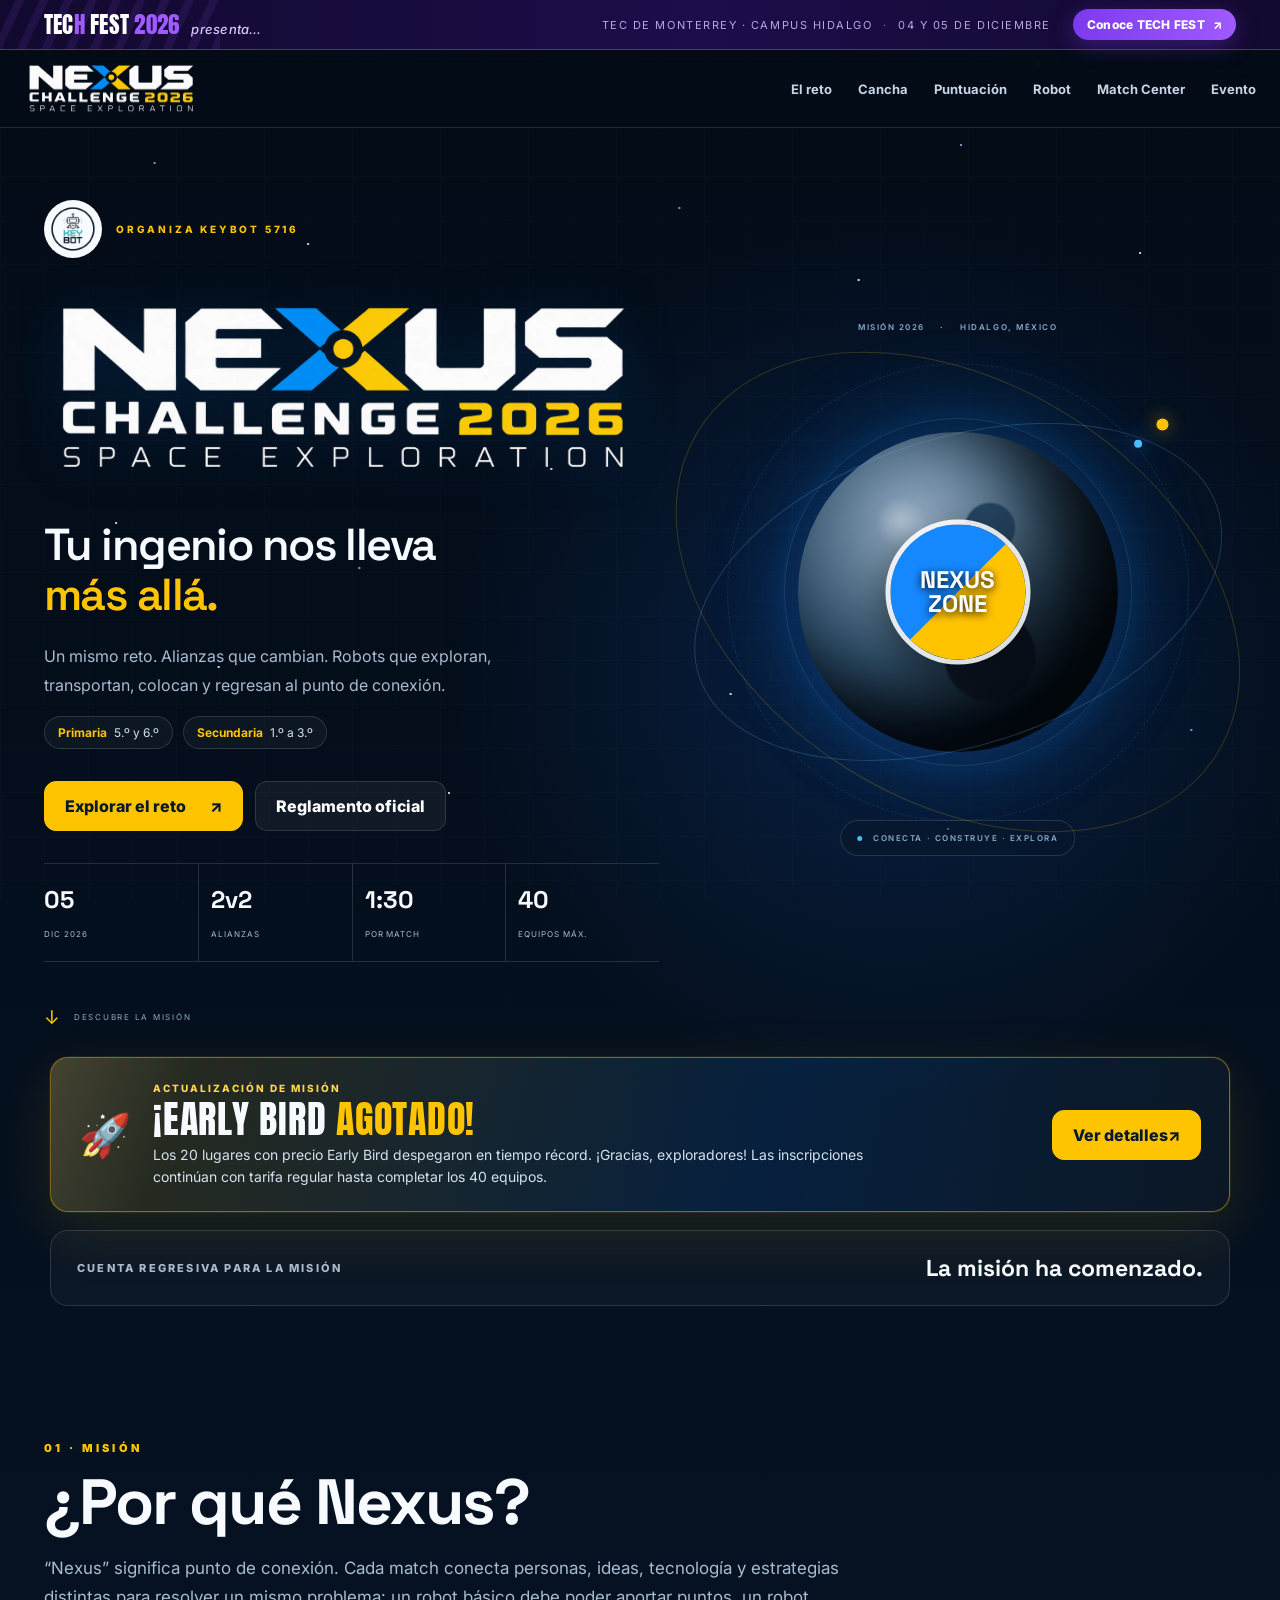
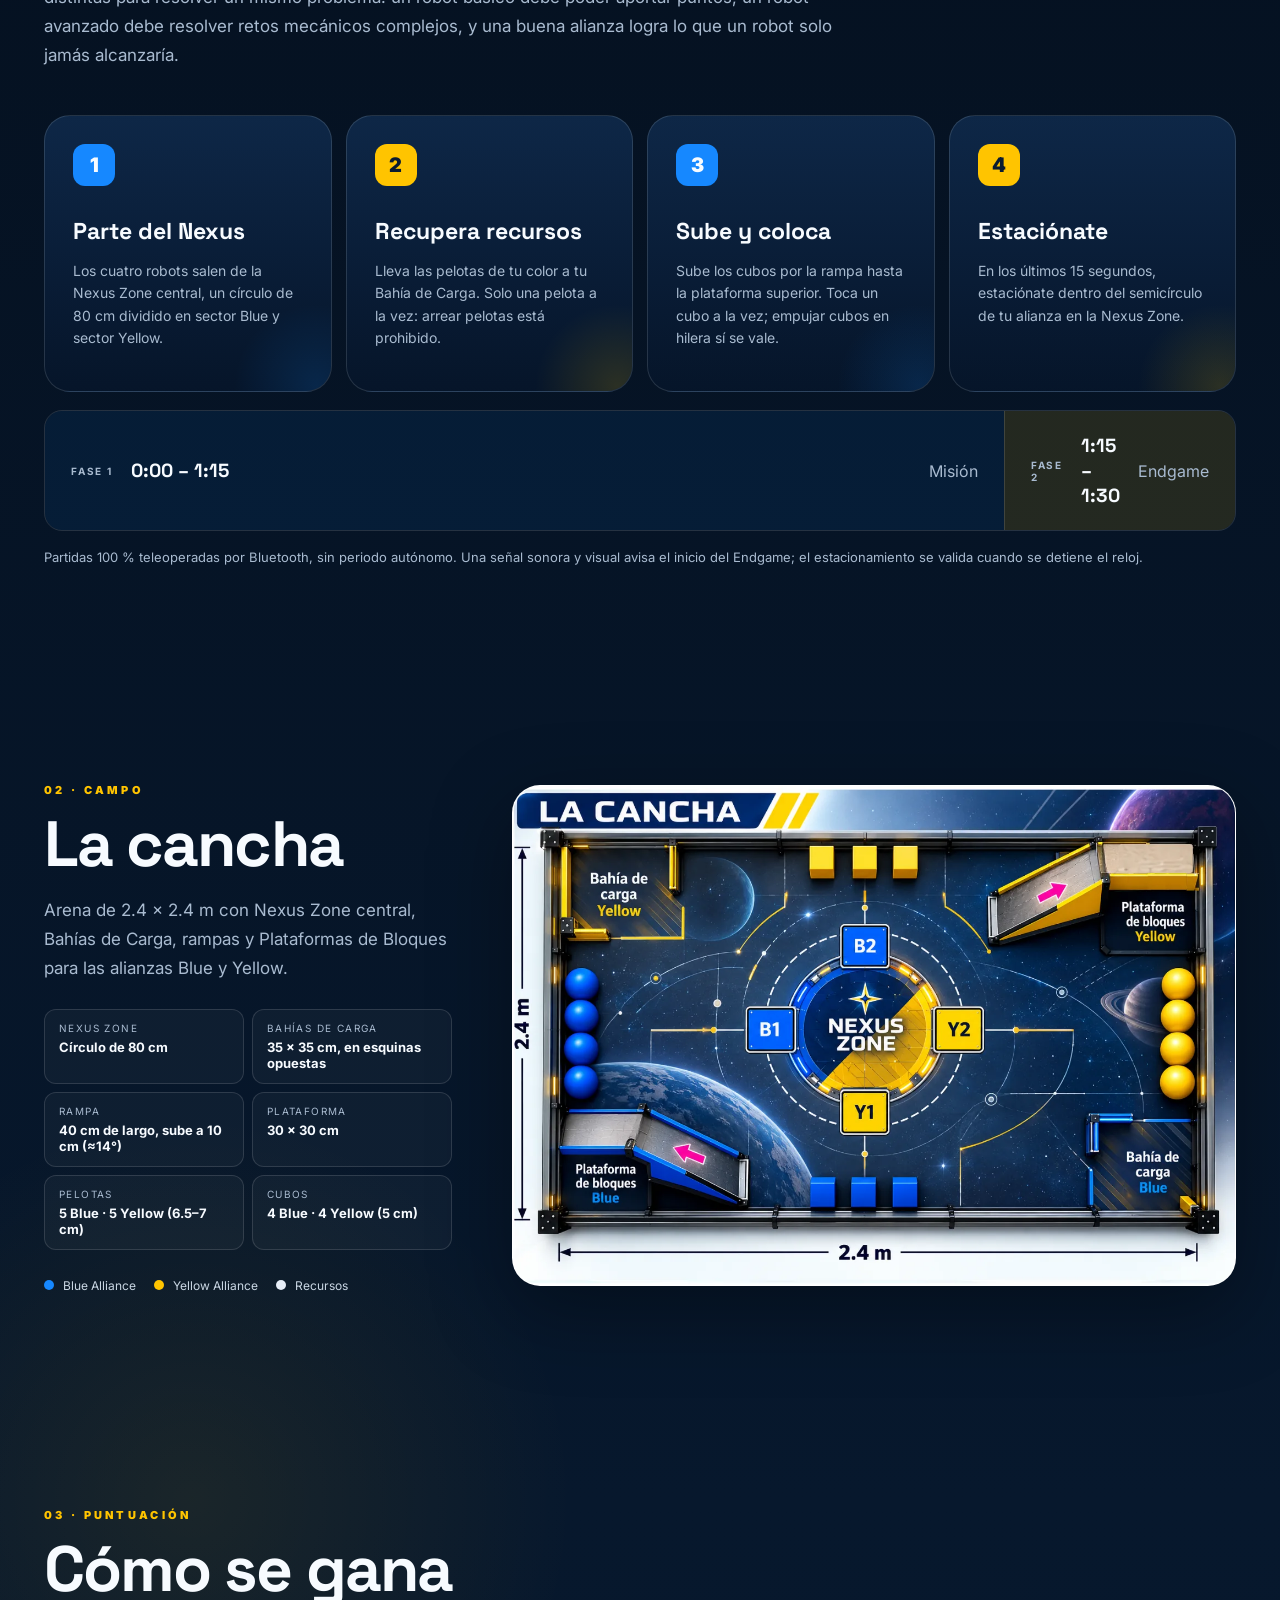
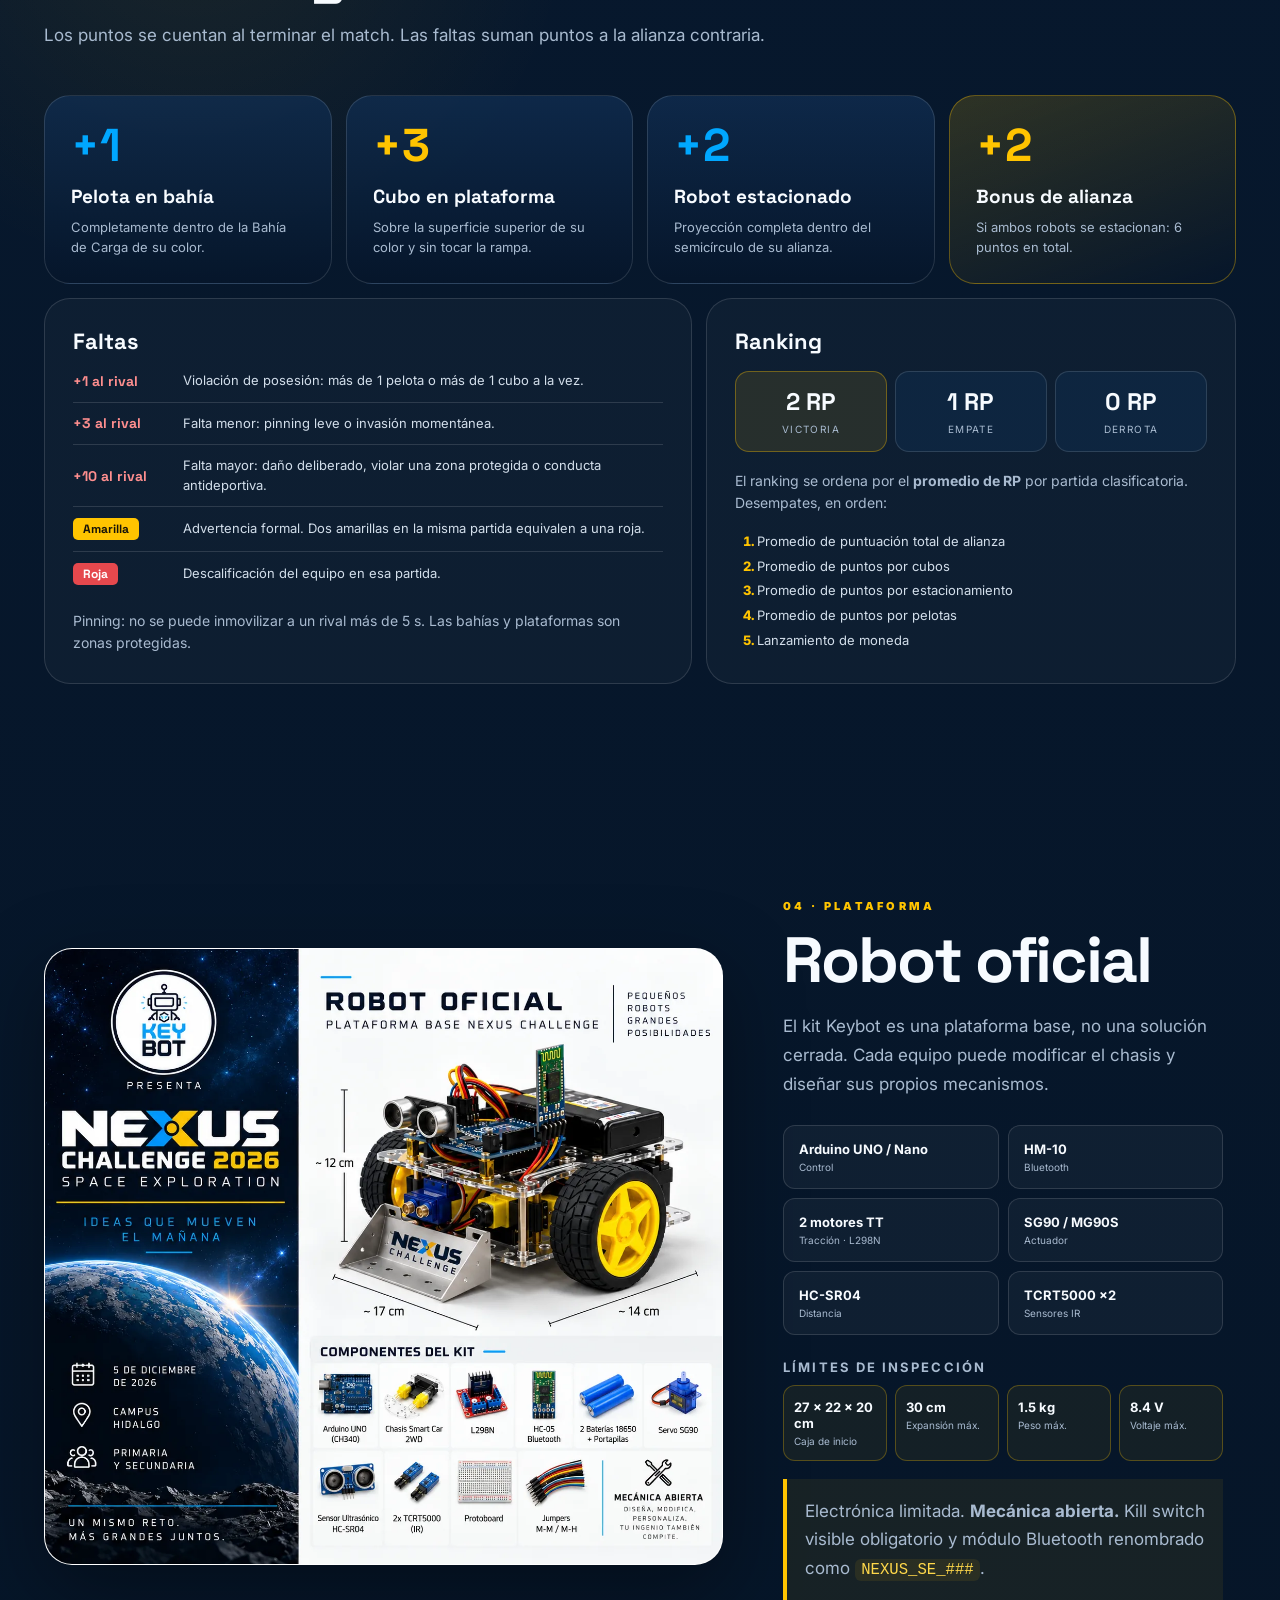
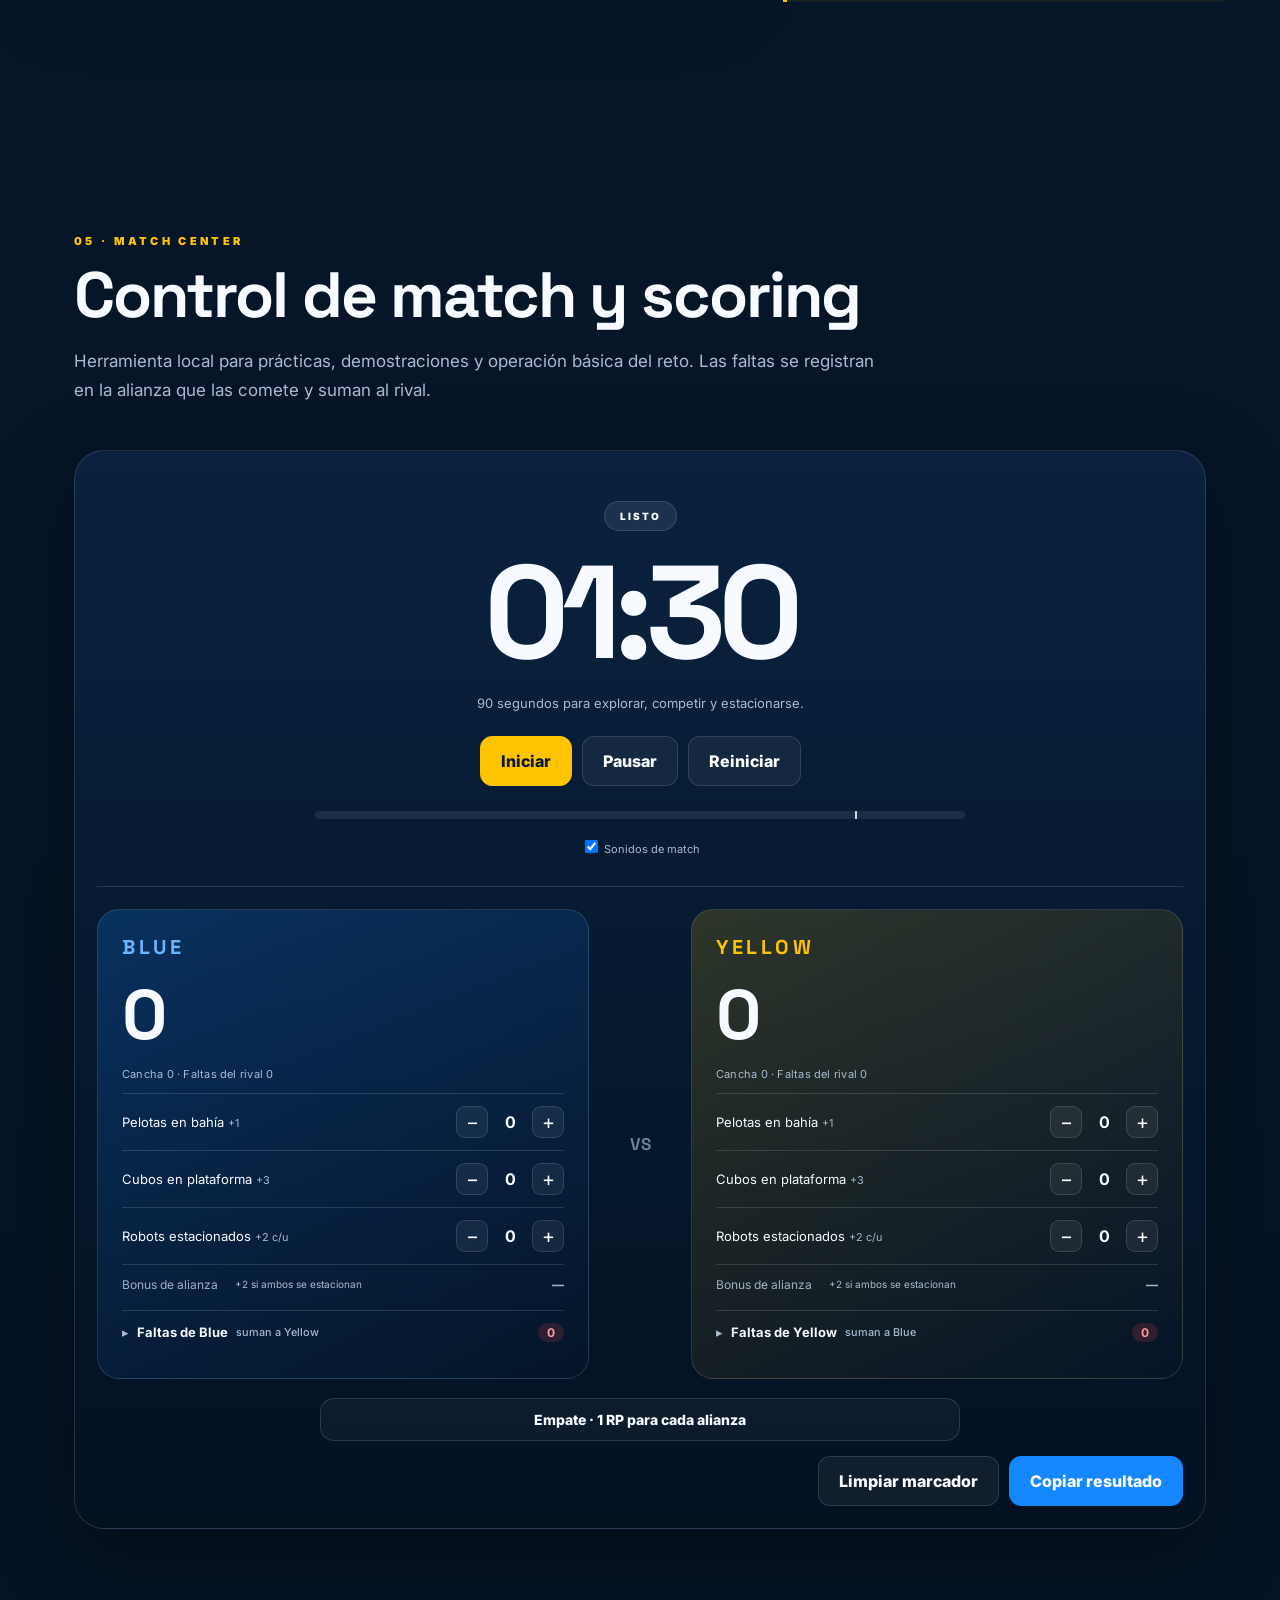
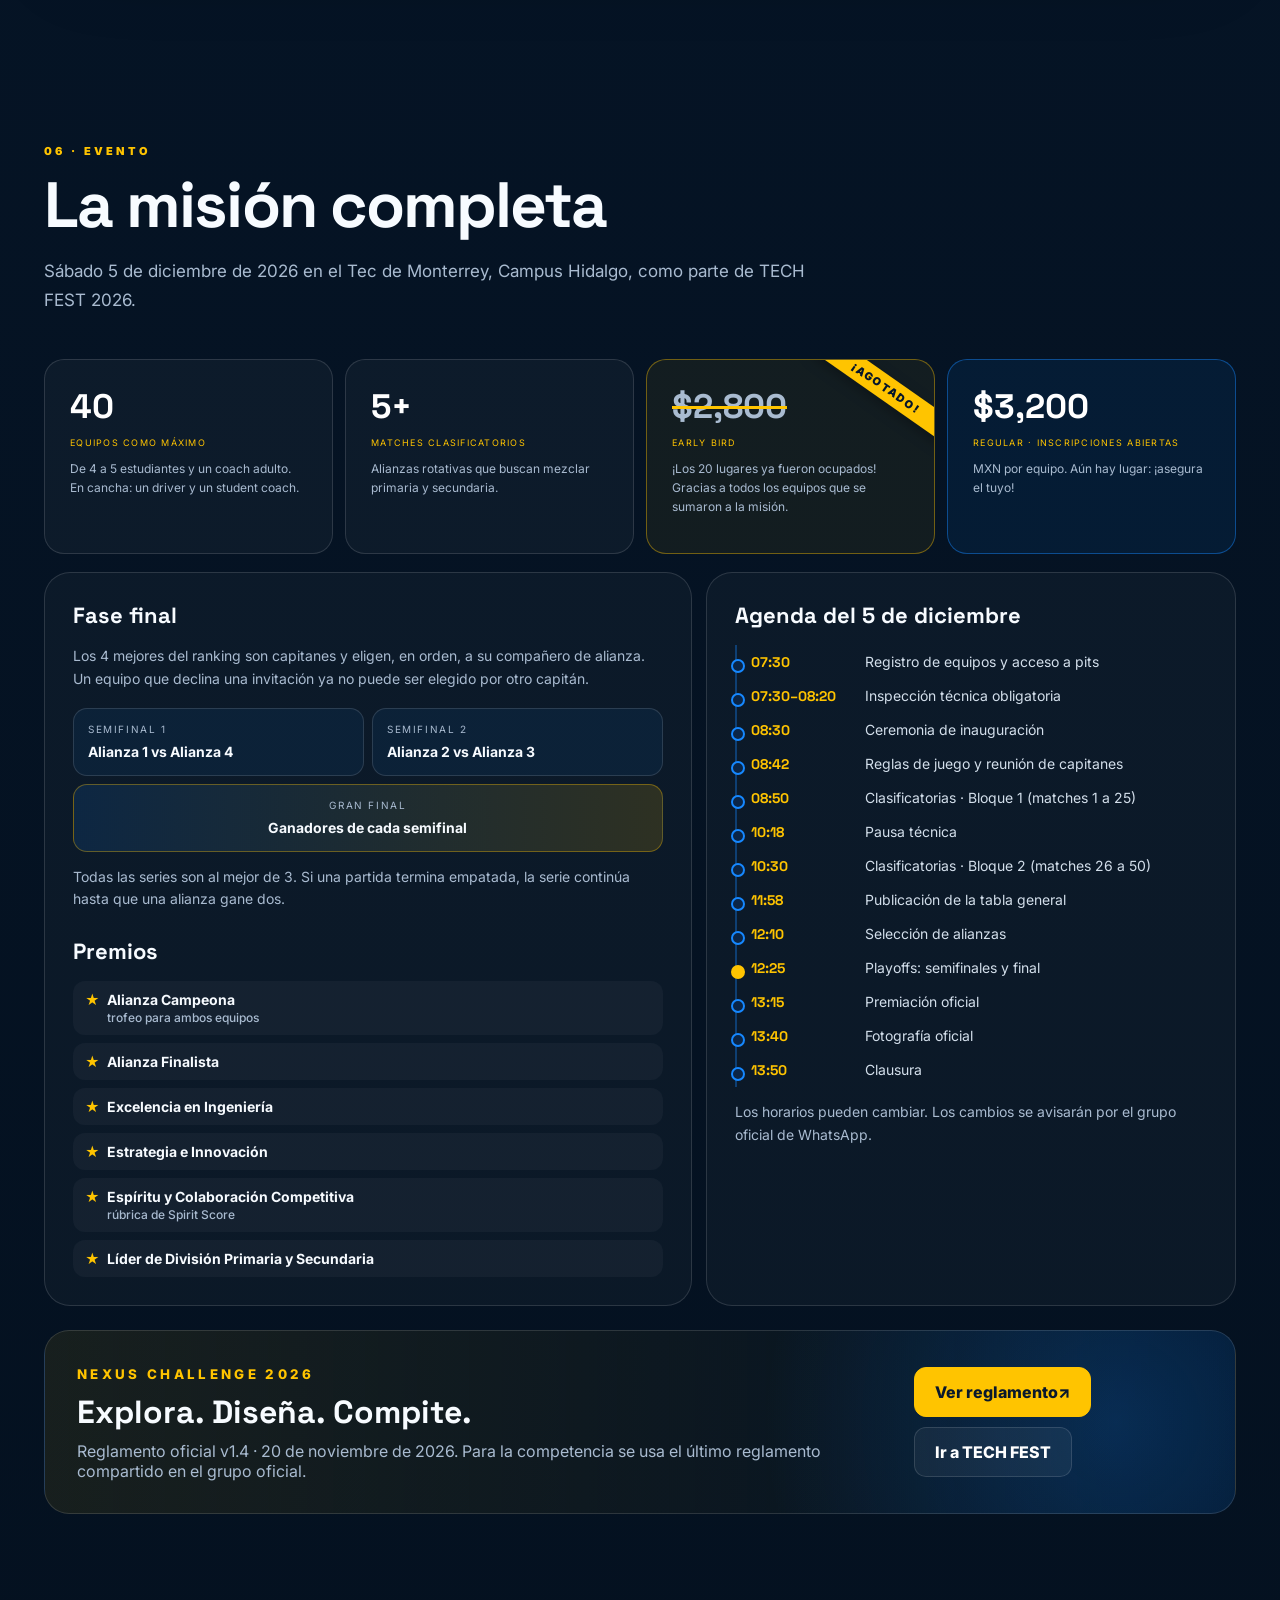
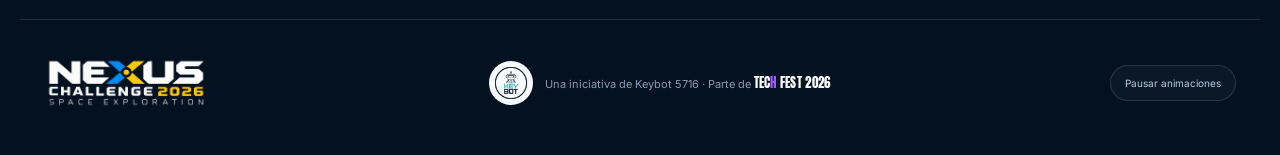
==== commit 2a46bc37: "Anuncio: Early Bird agotado Banner entusiasta bajo el hero y tarjeta Early Bird marcada como agotada" ====
--- a/Nexus_Challenge_2026_WebApp/index.html
+++ b/Nexus_Challenge_2026_WebApp/index.html
@@ -10,7 +10,7 @@
   <link rel="preconnect" href="https://fonts.gstatic.com" crossorigin>
   <link href="https://fonts.googleapis.com/css2?family=Anton&family=Inter:wght@400;500;600;700;800;900&family=Space+Grotesk:wght@500;600;700&display=swap" rel="stylesheet">
   <link rel="preload" as="image" href="assets/nexus-logo.webp" type="image/webp">
-  <link rel="stylesheet" href="styles.css?v=20261123-techfest" />
+  <link rel="stylesheet" href="styles.css?v=20261126-earlybird" />
 </head>
 <body>
   <div class="stars stars-a" aria-hidden="true"></div>
@@ -90,6 +90,17 @@
         <div class="orbit-coordinate coordinate-bottom"><i></i> CONECTA · CONSTRUYE · EXPLORA</div>
       </div>
       <a class="scroll-cue" href="#reto"><span aria-hidden="true">↓</span> DESCUBRE LA MISIÓN</a>
+    </section>
+
+    <section class="eb-banner" aria-label="Early Bird agotado">
+      <div class="eb-glow" aria-hidden="true"></div>
+      <div class="eb-rocket" aria-hidden="true">🚀</div>
+      <div class="eb-copy">
+        <small>Actualización de misión</small>
+        <h2>¡Early Bird <span>agotado!</span></h2>
+        <p>Los 20 lugares con precio Early Bird despegaron en tiempo récord. ¡Gracias, exploradores! Las inscripciones continúan con tarifa regular hasta completar los 40 equipos.</p>
+      </div>
+      <a class="btn btn-yellow eb-btn" href="#evento">Ver detalles <span aria-hidden="true">↗</span></a>
     </section>
 
     <section class="countdown-wrap" aria-label="Cuenta regresiva">
@@ -430,15 +441,16 @@
           <span>matches clasificatorios</span>
           <p>Alianzas rotativas que buscan mezclar primaria y secundaria.</p>
         </article>
-        <article>
-          <strong>$2,800</strong>
+        <article class="eb-soldout">
+          <b class="eb-stamp">¡Agotado!</b>
+          <strong><s>$2,800</s></strong>
           <span>Early Bird</span>
-          <p>MXN por equipo. Solo para los primeros 20 equipos registrados.</p>
-        </article>
-        <article>
+          <p>¡Los 20 lugares ya fueron ocupados! Gracias a todos los equipos que se sumaron a la misión.</p>
+        </article>
+        <article class="eb-open">
           <strong>$3,200</strong>
-          <span>Regular</span>
-          <p>MXN por equipo.</p>
+          <span>Regular · Inscripciones abiertas</span>
+          <p>MXN por equipo. Aún hay lugar: ¡asegura el tuyo!</p>
         </article>
       </div>
 
--- a/Nexus_Challenge_2026_WebApp/styles.css
+++ b/Nexus_Challenge_2026_WebApp/styles.css
@@ -538,3 +538,29 @@
   .agenda li{grid-template-columns:1fr;gap:2px}
 }
 .bonus small{margin:0 auto 0 8px}
+
+/* Early Bird agotado */
+.eb-banner{
+  position:relative;overflow:hidden;max-width:1180px;margin:0 auto 18px;padding:24px 28px;border-radius:18px;
+  display:flex;align-items:center;gap:22px;
+  border:1px solid rgba(255,196,0,.45);
+  background:linear-gradient(110deg,rgba(255,196,0,.16),rgba(22,136,255,.14) 60%,rgba(255,255,255,.03));
+  box-shadow:0 0 0 1px rgba(255,196,0,.08),0 18px 60px rgba(255,196,0,.12);
+}
+.eb-glow{position:absolute;inset:-60% auto -60% -30%;width:40%;background:linear-gradient(90deg,transparent,rgba(255,255,255,.18),transparent);transform:skewX(-20deg);animation:eb-shine 4.5s ease-in-out infinite;pointer-events:none}
+.eb-rocket{font-size:42px;line-height:1;flex-shrink:0;animation:eb-launch 2.6s ease-in-out infinite}
+.eb-copy{flex:1;min-width:0}
+.eb-copy small{display:block;text-transform:uppercase;letter-spacing:.2em;font-size:10px;font-weight:800;color:var(--yellow2)}
+.eb-copy h2{margin:6px 0 6px;font:400 clamp(26px,3.4vw,38px)/1 Anton,Impact,sans-serif;letter-spacing:.02em;text-transform:uppercase}
+.eb-copy h2 span{color:var(--yellow)}
+.eb-copy p{margin:0;color:#d5e2f0;font-size:14px;line-height:1.55;max-width:720px}
+.eb-btn{flex-shrink:0}
+.event-grid article{position:relative}
+.eb-soldout{overflow:hidden;border-color:rgba(255,196,0,.4)!important;background:rgba(255,196,0,.06)!important}
+.eb-soldout strong s{color:var(--muted);text-decoration-color:var(--yellow);text-decoration-thickness:3px}
+.eb-stamp{position:absolute;top:16px;right:-34px;transform:rotate(35deg);padding:5px 42px;background:var(--yellow);color:var(--navy);font:900 11px Inter,sans-serif;letter-spacing:.14em;text-transform:uppercase;box-shadow:0 4px 14px rgba(0,0,0,.3)}
+.eb-open{border-color:rgba(22,136,255,.45)!important;background:rgba(22,136,255,.08)!important}
+@keyframes eb-shine{0%,60%{left:-30%}100%{left:120%}}
+@keyframes eb-launch{0%,100%{transform:translateY(0) rotate(0)}50%{transform:translateY(-6px) rotate(-6deg)}}
+@media(max-width:900px){.eb-banner{margin-left:16px;margin-right:16px;flex-wrap:wrap}.eb-btn{width:100%;justify-content:center}}
+@media(max-width:600px){.eb-banner{padding:20px}.eb-rocket{font-size:34px}}
